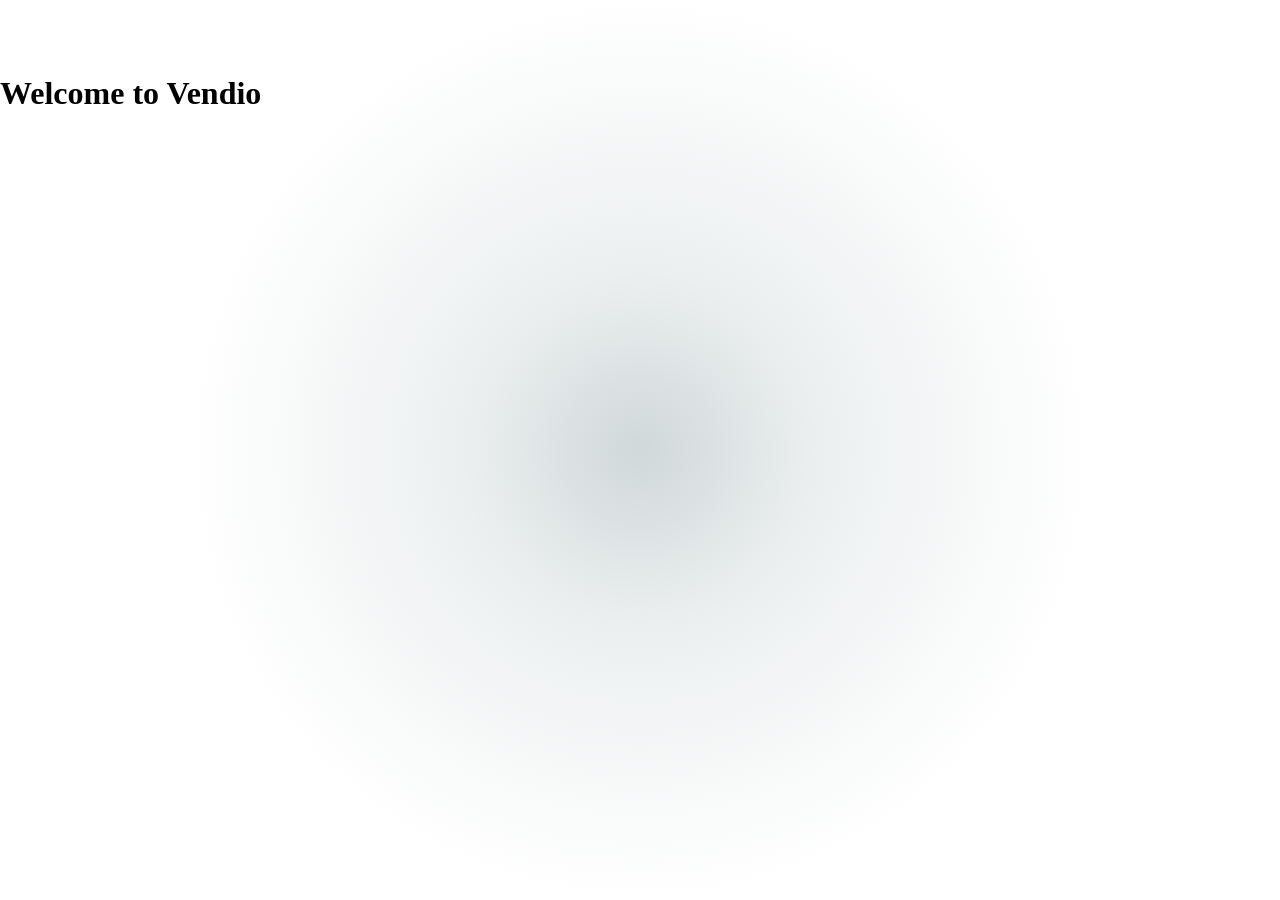
==== about.html @ 1a492957 "added features" ====
<!DOCTYPE html>
<html lang="en">
<head>
    <meta charset="UTF-8">
    <meta name="viewport" content="width=device-width, initial-scale=1.0">
    <link rel="stylesheet" href="style.css">
    <title>Vendio</title>
</head>
<header>
    <h1>Welcome to Vendio</h1>
</header>
<body>

</body>
</html>
---- style.css ----
body {
    padding-top: 75px;
    min-height: 100vh;
    background-color: #fff;
    background-image: radial-gradient(
        circle 450px at var(--mouse-x, 50%) var(--mouse-y, 50%),
        #D0D8DA 0%,
        rgba(208, 216, 218, 0.4) 40%,
        transparent 100%
    );
    background-attachment: fixed;
}

#navbar {
    font-size: 20px;
    background-color: #738488;
    overflow: hidden;
    position: fixed;
    top: 0;
    left: 0;
    height: 75px;
    width: 100%;
    display: flex;
    align-items: center;
    justify-content: left;
}
#nav-line {
    color: white;
    margin-left: 20px;
}
#navbar a {
    display: inline-block;
    text-decoration: none;
    color: white;
    padding: 8px 15px;
    cursor: pointer;
    transition: transform 0.3s ease, color 0.3s ease;
}
#navbar a:hover {
    transform: scale(1.05);
    background-color: #ddd;
    color: #3c4649;
    border-radius: 5px;
}

* {
    margin: 0;
    padding: 0;
    box-sizing: border-box;
}

.vendio-lockup {
    --ink: #3C4649;
    --disc: #D0D8DA;
    --groove: #738488;
    display: flex;
    align-items: center;
    gap: 28px;
    background: transparent;
    padding: 24px 28px;
    font-family: "Archivo", sans-serif;
}
.vendio-mark {
    position: relative; width: 600px; height: 500px; flex: none;
    transition: transform 0.3s ease;
}
.vendio-mark .sleeve {
    position: absolute; left: 0; top: 0;
    width: 500px; height: 500px;
    border: 10px solid var(--ink);
    transition: transform 0.3s ease;
}
.vendio-mark .disc {
    position: absolute; left: 200px; top: 50px;
    width: 400px; height: 400px;
    border: 10px solid var(--groove);
    border-radius: 50%;
    background: var(--disc);
    transition: transform 0.3s ease;
}
.vendio-mark .spindle {
    position: absolute; left: 375px; top: 225px;
    width: 40px; height: 40px;
    border-radius: 50%;
    background: var(--groove);
    transition: transform 0.3s ease;
}  .vendio-type { display: flex; flex-direction: column; gap: 20px; }
.vendio-name {
    font-weight: 800;
    font-size: 200px;
    line-height: 1;
    letter-spacing: -0.045em;
    color: var(--ink);
    transition: transform 0.3s ease;
    cursor: default;
}
.vendio-rule {
    height: 3px; background: var(--ink);
    transition: transform 0.3s ease;
}
.vendio-tagline {
    font-size: 24px;
    font-weight: 300;
    letter-spacing: 0.2em;
    text-transform: uppercase;
    color: var(--groove);
    transition: transform 0.3s ease;
    margin-left: 150px;
    cursor: default;
}
.vendio-name:hover, .vendio-rule:hover, .vendio-tagline:hover, .vendio-mark .sleeve:hover, .vendio-mark .disc:hover, .vendio-mark .spindle:hover {
    transform: scale(1.05);
}
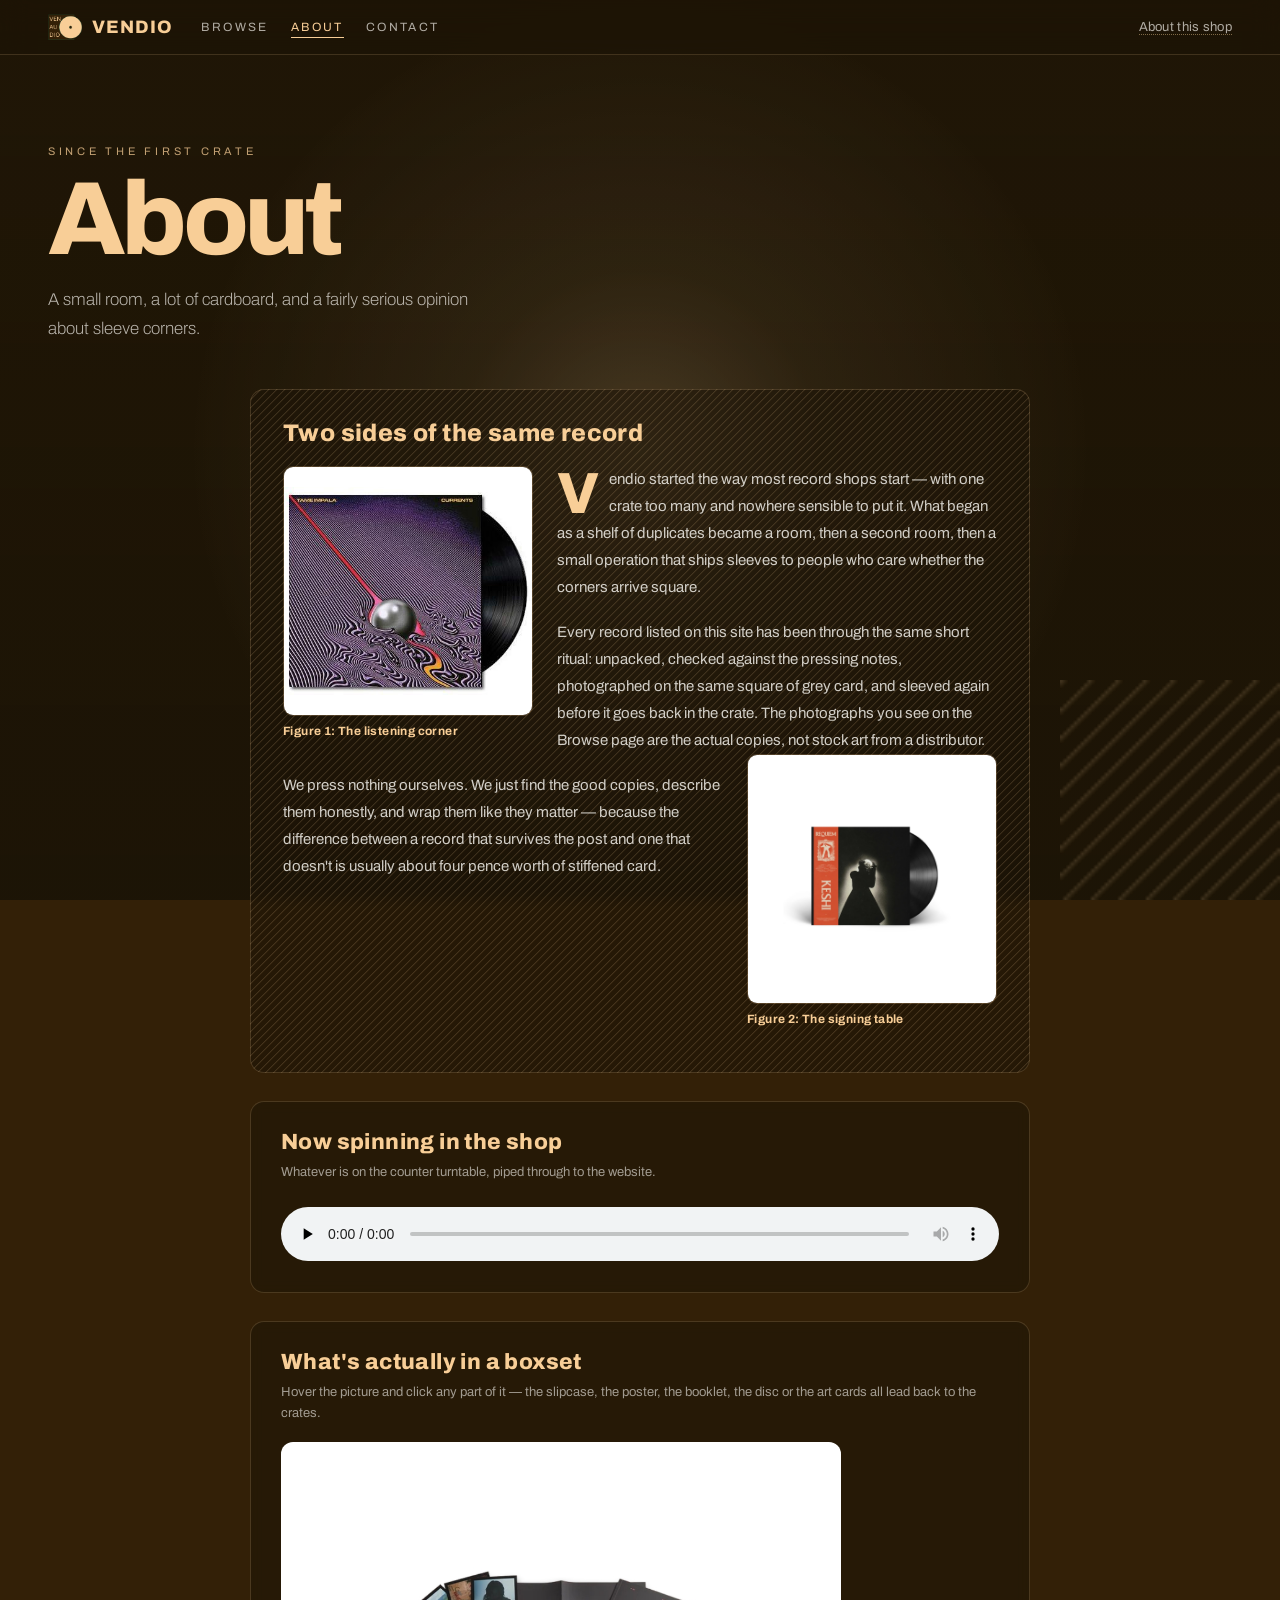
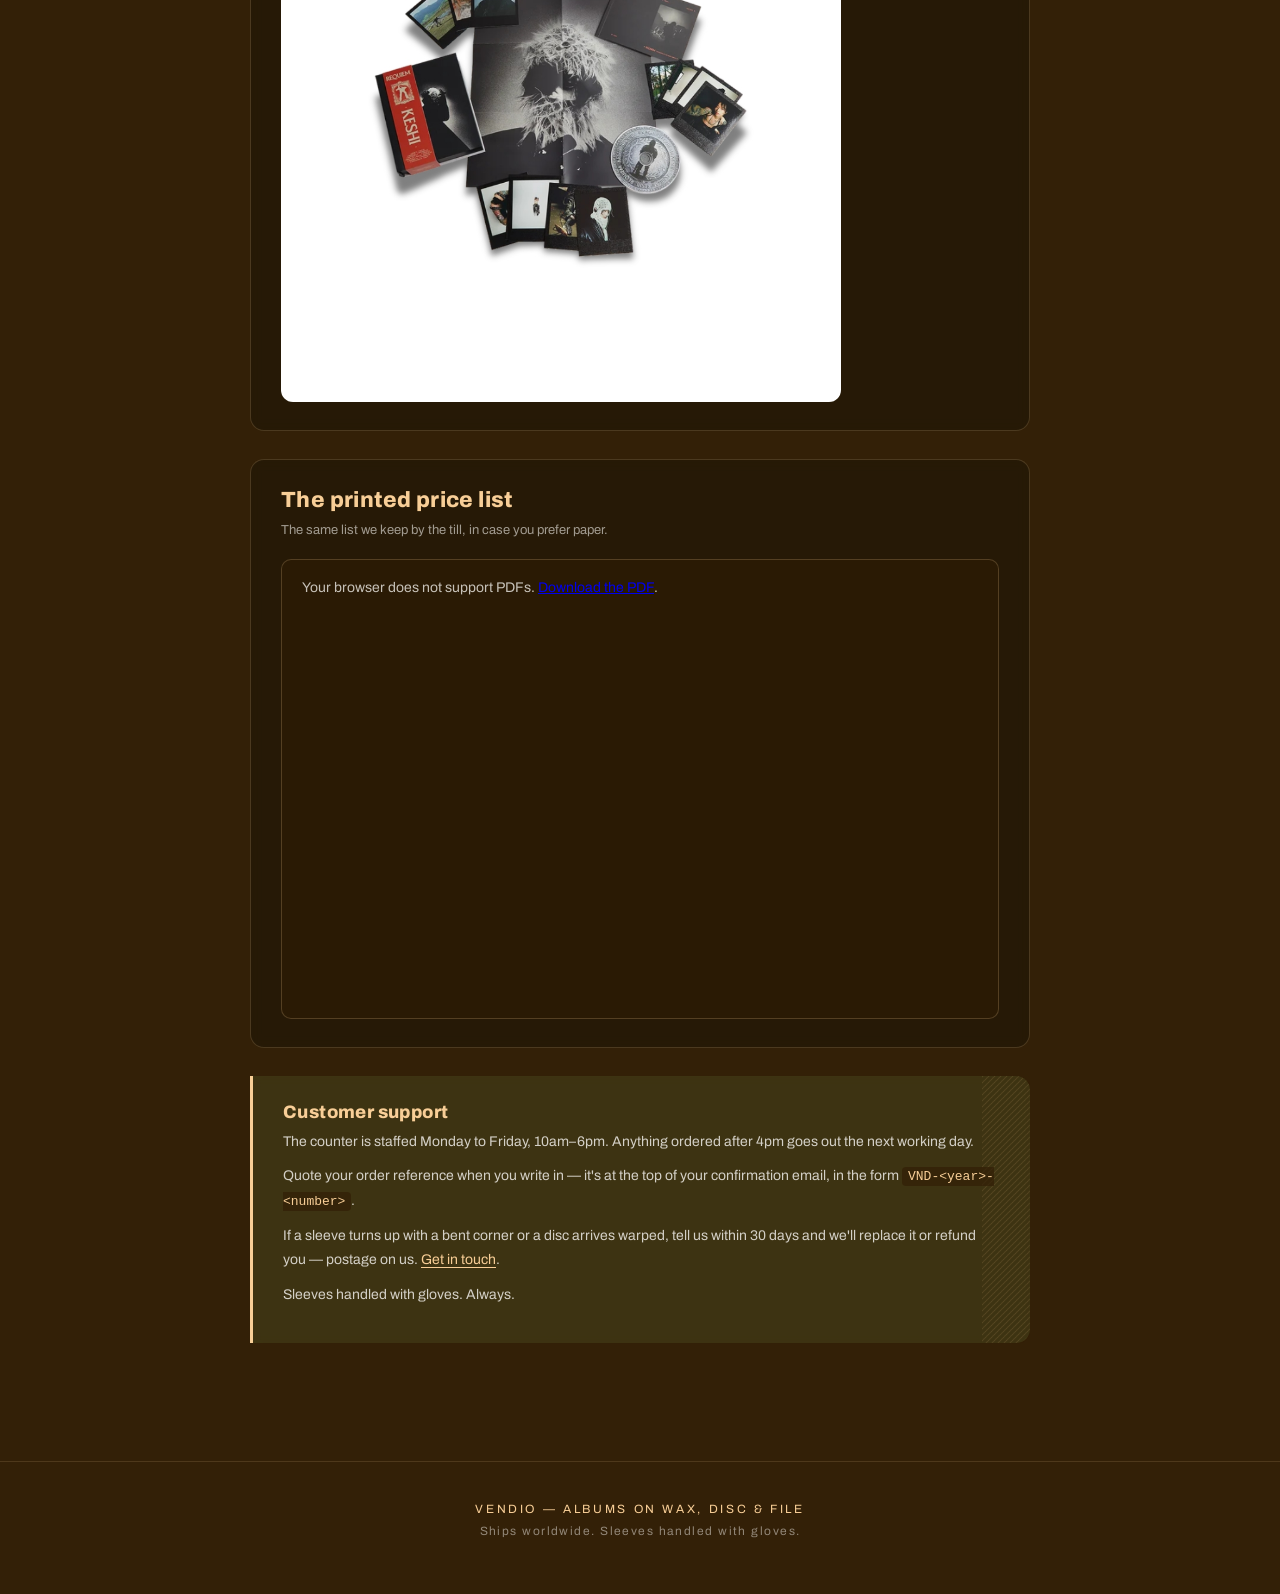
==== commit 7c5be3c9: "Add demo sign-in, checkout with PH addresses, and peso pricing - Demo account selectable from the la" ====
--- a/about.html
+++ b/about.html
@@ -4,12 +4,144 @@
     <meta charset="UTF-8">
     <meta name="viewport" content="width=device-width, initial-scale=1.0">
     <link rel="stylesheet" href="style.css">
-    <title>Vendio</title>
+    <link href="https://fonts.googleapis.com/css2?family=Archivo:wght@200;400;800&display=swap" rel="stylesheet">
+    <link rel="shortcut icon" type="image/png" href="images/faviconn.png">
+    <script src="bg.js" defer></script>
+
+    <title>About the Shop — Vendio</title>
 </head>
-<header>
-    <h1>Welcome to Vendio</h1>
-</header>
-<body>
+<body class="shop about-page">
+    <video autoplay muted loop playsinline preload="auto" id="gradient-bg">
+        <source src="videos/Olive-Green.mp4" type="video/mp4">
+    </video>
+    <div class="shop-veil" aria-hidden="true"></div>
+    <div id="cursor-glow"></div>
 
+    <header class="topbar">
+        <a class="brand" href="index.html">
+            <img src="images/VENAUDIO.png" alt="">
+            <span>VENDIO</span>
+        </a>
+
+        <nav class="topnav" aria-label="Primary">
+            <a href="browse.html">Browse</a>
+            <a href="about.html" aria-current="page">About</a>
+            <a href="contact.html">Contact</a>
+        </nav>
+
+        <div class="topbar-tools">
+            <span class="help-hint" title="Everything here was pressed, packed and photographed by hand.">
+                About this shop
+            </span>
+        </div>
+    </header>
+
+    <main class="shop-main">
+        <section class="crate-hero">
+            <p class="eyebrow">Since the first crate</p>
+            <h1>About</h1>
+            <p class="crate-sub">A small room, a lot of cardboard, and a fairly serious opinion about sleeve corners.</p>
+        </section>
+
+        <!-- ============ Story: figures float, first paragraph gets a drop cap ============ -->
+        <article class="prose">
+            <h2>Two sides of the same record</h2>
+
+            <figure id="front-stack">
+                <img src="images/currents vinyl.jpg" alt="A Currents LP resting in its sleeve"
+                     width="250" height="250">
+                <figcaption class="reference">Figure 1: The listening corner</figcaption>
+            </figure>
+
+            <p class="lede">Vendio started the way most record shops start — with one crate too many
+            and nowhere sensible to put it. What began as a shelf of duplicates became a room, then a
+            second room, then a small operation that ships sleeves to people who care whether the
+            corners arrive square.</p>
+
+            <figure id="back-stack">
+                <img src="images/Requiem Signed LP.jpg" alt="A signed Requiem LP sleeve"
+                     width="250" height="250">
+                <figcaption class="reference">Figure 2: The signing table</figcaption>
+            </figure>
+
+            <p>Every record listed on this site has been through the same short ritual: unpacked,
+            checked against the pressing notes, photographed on the same square of grey card, and
+            sleeved again before it goes back in the crate. The photographs you see on the Browse
+            page are the actual copies, not stock art from a distributor.</p>
+
+            <p>We press nothing ourselves. We just find the good copies, describe them honestly, and
+            wrap them like they matter — because the difference between a record that survives the
+            post and one that doesn't is usually about four pence worth of stiffened card.</p>
+        </article>
+
+        <!-- ============ Now spinning ============ -->
+        <section class="panel">
+            <h2>Now spinning in the shop</h2>
+            <p class="panel-note">Whatever is on the counter turntable, piped through to the website.</p>
+
+            <audio controls preload="none">
+                <source src="audio/logo sound.MP3" type="audio/mpeg">
+                Your browser does not support the audio element.
+            </audio>
+        </section>
+
+        <!-- ============ Image map: the boxset, region by region ============ -->
+        <section class="panel">
+            <h2>What's actually in a boxset</h2>
+            <p class="panel-note">
+                Hover the picture and click any part of it — the slipcase, the poster, the booklet,
+                the disc or the art cards all lead back to the crates.
+            </p>
+
+            <img src="images/Requiem CD Collectible Boxset Contents.jpg"
+                 alt="The Requiem boxset laid out: slipcase, poster, booklet, disc and art cards"
+                 usemap="#boxset-map" width="560" height="560" class="mapped">
+
+            <map name="boxset-map">
+                <area shape="rect" coords="96,215,181,334"
+                      href="browse.html#boxset" alt="Slipcase" title="The rigid slipcase">
+                <area shape="rect" coords="187,132,342,345"
+                      href="browse.html#boxset" alt="Fold-out poster" title="The fold-out poster">
+                <area shape="rect" coords="314,135,415,220"
+                      href="browse.html#cd" alt="Booklet" title="The printed booklet">
+                <area shape="circle" coords="364,310,32"
+                      href="browse.html#cd" alt="The disc" title="The disc itself">
+                <area shape="poly" coords="196,352 262,330 360,356 352,414 238,420 192,398"
+                      href="browse.html#boxset" alt="Art cards" title="The set of art cards">
+                <area shape="rect" coords="358,218,461,308"
+                      href="browse.html#signed" alt="More art cards" title="More art cards">
+            </map>
+        </section>
+
+        <!-- ============ Catalogue PDF ============ -->
+        <section class="panel">
+            <h2>The printed price list</h2>
+            <p class="panel-note">The same list we keep by the till, in case you prefer paper.</p>
+
+            <object data="docs/vendio-catalogue.pdf" type="application/pdf"
+                    width="100%" height="460">
+                <p>Your browser does not support PDFs.
+                   <a href="docs/vendio-catalogue.pdf">Download the PDF</a>.</p>
+            </object>
+        </section>
+
+        <!-- ============ Customer support ============ -->
+        <aside class="sidenote">
+            <h2>Customer support</h2>
+            <p>The counter is staffed Monday to Friday, 10am–6pm. Anything ordered after 4pm
+            goes out the next working day.</p>
+            <p>Quote your order reference when you write in — it's at the top of your
+            confirmation email, in the form <code>VND-&lt;year&gt;-&lt;number&gt;</code>.</p>
+            <p>If a sleeve turns up with a bent corner or a disc arrives warped, tell us within
+            30 days and we'll replace it or refund you — postage on us.
+            <a href="contact.html">Get in touch</a>.</p>
+            <p class="muted">Sleeves handled with gloves. Always.</p>
+        </aside>
+    </main>
+
+    <footer class="shop-footer">
+        <p>VENDIO — albums on wax, disc &amp; file</p>
+        <p class="muted">Ships worldwide. Sleeves handled with gloves.</p>
+    </footer>
 </body>
 </html>
--- a/style.css
+++ b/style.css
@@ -1,46 +1,10 @@
-body {
-    padding-top: 75px;
-    min-height: 100vh;
-    background-color: #fff;
-    background-image: radial-gradient(
-        circle 450px at var(--mouse-x, 50%) var(--mouse-y, 50%),
-        #D0D8DA 0%,
-        rgba(208, 216, 218, 0.4) 40%,
-        transparent 100%
-    );
-    background-attachment: fixed;
-}
-
-#navbar {
-    font-size: 20px;
-    background-color: #738488;
-    overflow: hidden;
-    position: fixed;
-    top: 0;
-    left: 0;
-    height: 75px;
-    width: 100%;
-    display: flex;
-    align-items: center;
-    justify-content: left;
-}
-#nav-line {
-    color: white;
-    margin-left: 20px;
-}
-#navbar a {
-    display: inline-block;
-    text-decoration: none;
-    color: white;
-    padding: 8px 15px;
-    cursor: pointer;
-    transition: transform 0.3s ease, color 0.3s ease;
-}
-#navbar a:hover {
-    transform: scale(1.05);
-    background-color: #ddd;
-    color: #3c4649;
-    border-radius: 5px;
+/* ---------- Palette ---------- */
+:root {
+    --ink:    #332007;
+    --cream:  #F8CE97;
+    --forest: #1C4D37;
+    --olive:  #5A6631;
+    --bone:   #EFECE7;
 }
 
 * {
@@ -49,65 +13,2246 @@
     box-sizing: border-box;
 }
 
-.vendio-lockup {
-    --ink: #3C4649;
-    --disc: #D0D8DA;
-    --groove: #738488;
+body {
+    min-height: 100vh;
+    background-color: var(--ink);
+    font-family: "Archivo", sans-serif;
+    overflow-x: hidden;
+}
+
+/* ---------- Background layers ---------- */
+#gradient-bg {
+    position: fixed;
+    top: 0;
+    left: 0;
+    width: 100%;
+    height: 100%;
+    object-fit: cover;
+    z-index: 0;
+    pointer-events: none;
+}
+
+#cursor-glow {
+    position: fixed;
+    top: 0;
+    left: 0;
+    width: 100%;
+    height: 100%;
+    z-index: 1;
+    pointer-events: none;
+    mix-blend-mode: screen;
+    background: radial-gradient(
+        circle 450px at var(--mouse-x, 50%) var(--mouse-y, 50%),
+        rgba(248, 206, 151, 0.35) 0%,
+        rgba(248, 206, 151, 0.12) 40%,
+        transparent 100%
+    );
+}
+
+/* ---------- Landing layout ---------- */
+.landing {
+    position: relative;
+    z-index: 2;
+    min-height: 100vh;
+    display: flex;
+    flex-direction: column;
+    align-items: center;
+    justify-content: center;
+    gap: 18px;
+    padding: 48px 24px;
+    text-align: center;
+}
+
+/* ---------- Intro animation ---------- */
+@keyframes rise {
+    from { opacity: 0; transform: translateY(28px); }
+    to   { opacity: 1; transform: translateY(0); }
+}
+
+@keyframes drop-in {
+    0%   { opacity: 0; transform: translateY(-40px) scale(0.85); }
+    60%  { opacity: 1; transform: translateY(6px)  scale(1.03); }
+    100% { opacity: 1; transform: translateY(0)    scale(1); }
+}
+
+@keyframes breathe {
+    0%, 100% { opacity: 0.45; }
+    50%      { opacity: 1; }
+}
+
+@keyframes spin {
+    to { transform: rotate(360deg); }
+}
+
+.logo-button,
+.wordmark,
+.tagline,
+.hint {
+    opacity: 0;
+    animation-fill-mode: forwards;
+}
+
+.logo-button { animation: drop-in 0.9s cubic-bezier(0.22, 1, 0.36, 1) 0.2s forwards; }
+.wordmark    { animation: rise 0.7s ease-out 0.9s forwards; }
+.tagline     { animation: rise 0.7s ease-out 1.15s forwards; }
+.hint        { animation: rise 0.7s ease-out 1.5s forwards,
+                          breathe 2.4s ease-in-out 2.2s infinite; }
+
+/* ---------- Logo button ---------- */
+.logo-button {
+    position: relative;
+    display: grid;
+    place-items: center;
+    width: 260px;
+    height: 260px;
+    padding: 0;
+    border: none;
+    background: transparent;
+    cursor: pointer;
+    transition: transform 0.35s cubic-bezier(0.22, 1, 0.36, 1);
+}
+
+.logo-button img {
+    width: 200px;
+    height: auto;
+    display: block;
+    filter: drop-shadow(0 14px 28px rgba(0, 0, 0, 0.45));
+    transition: filter 0.35s ease;
+}
+
+.logo-ring {
+    position: absolute;
+    inset: 0;
+    border-radius: 50%;
+    border: 2px dashed rgba(248, 206, 151, 0.35);
+    opacity: 0;
+    transition: opacity 0.35s ease;
+    animation: spin 14s linear infinite;
+}
+
+.logo-button:hover,
+.logo-button:focus-visible {
+    transform: scale(1.06);
+    outline: none;
+}
+
+.logo-button:hover .logo-ring,
+.logo-button:focus-visible .logo-ring {
+    opacity: 1;
+}
+
+.logo-button:hover img,
+.logo-button:focus-visible img {
+    filter: drop-shadow(0 18px 36px rgba(0, 0, 0, 0.55));
+}
+
+.logo-button:active {
+    transform: scale(0.97);
+}
+
+/* ---------- Type ---------- */
+.wordmark {
+    font-size: clamp(56px, 12vw, 140px);
+    font-weight: 800;
+    letter-spacing: -0.045em;
+    line-height: 1;
+    color: var(--cream);
+    text-shadow: 0 0 40px rgba(0, 0, 0, 0.55);
+}
+
+.tagline {
+    font-size: clamp(13px, 2vw, 20px);
+    font-weight: 200;
+    letter-spacing: 0.32em;
+    text-transform: uppercase;
+    color: var(--bone);
+    text-shadow: 0 0 14px rgba(0, 0, 0, 0.6);
+}
+
+.hint {
+    margin-top: 22px;
+    font-size: 13px;
+    font-weight: 400;
+    letter-spacing: 0.22em;
+    text-transform: uppercase;
+    color: rgba(239, 236, 231, 0.75);
+}
+
+/* ---------- Pop-up ---------- */
+@keyframes backdrop-in {
+    from { opacity: 0; }
+    to   { opacity: 1; }
+}
+
+@keyframes msgbox-in {
+    from { opacity: 0; transform: translateY(18px) scale(0.96); }
+    to   { opacity: 1; transform: translateY(0)    scale(1); }
+}
+
+.msgbox-backdrop {
+    position: fixed;
+    inset: 0;
+    z-index: 10;
+    display: grid;
+    place-items: center;
+    padding: 24px;
+    background: rgba(28, 20, 6, 0.65);
+    backdrop-filter: blur(6px);
+    animation: backdrop-in 0.25s ease-out;
+}
+
+.msgbox-backdrop[hidden] {
+    display: none;
+}
+
+.msgbox {
+    position: relative;
+    width: min(460px, 100%);
+    padding: 40px 36px 32px;
+    border: 2px solid var(--forest);
+    border-radius: 14px;
+    background: var(--ink);
+    color: var(--bone);
+    box-shadow: 0 28px 60px rgba(0, 0, 0, 0.5);
+    animation: msgbox-in 0.35s cubic-bezier(0.22, 1, 0.36, 1);
+}
+
+.msgbox h2 {
+    font-size: 28px;
+    font-weight: 800;
+    letter-spacing: -0.02em;
+    color: var(--cream);
+    margin-bottom: 10px;
+}
+
+.msgbox p {
+    font-size: 15px;
+    font-weight: 200;
+    line-height: 1.6;
+    color: rgba(239, 236, 231, 0.85);
+}
+
+.msgbox-actions {
+    display: flex;
+    flex-direction: column;
+    gap: 12px;
+    margin-top: 26px;
+}
+
+.btn {
+    display: block;
+    width: 100%;
+    padding: 14px 18px;
+    border: 2px solid transparent;
+    border-radius: 8px;
+    font-family: inherit;
+    font-size: 14px;
+    font-weight: 800;
+    letter-spacing: 0.14em;
+    text-transform: uppercase;
+    text-align: center;
+    text-decoration: none;
+    cursor: pointer;
+    transition: transform 0.3s ease, background-color 0.3s ease, color 0.3s ease;
+}
+
+.btn:hover,
+.btn:focus-visible {
+    transform: translateY(-2px);
+    outline: none;
+}
+
+.btn-primary {
+    background: var(--cream);
+    color: var(--ink);
+}
+
+.btn-primary:hover,
+.btn-primary:focus-visible {
+    background: #fff;
+}
+
+.btn-ghost {
+    background: transparent;
+    border-color: var(--cream);
+    color: var(--cream);
+}
+
+.btn-ghost:hover,
+.btn-ghost:focus-visible {
+    background: var(--cream);
+    color: var(--ink);
+}
+
+.msgbox-note {
+    margin-top: 18px;
+    font-size: 13px;
+    letter-spacing: 0.04em;
+    color: var(--cream);
+    text-align: center;
+}
+
+.msgbox-note[hidden] {
+    display: none;
+}
+
+.msgbox-close {
+    position: absolute;
+    top: 12px;
+    right: 14px;
+    width: 34px;
+    height: 34px;
+    border: none;
+    border-radius: 50%;
+    background: transparent;
+    color: var(--bone);
+    font-size: 26px;
+    line-height: 1;
+    cursor: pointer;
+    transition: background-color 0.2s ease, color 0.2s ease;
+}
+
+.msgbox-close:hover,
+.msgbox-close:focus-visible {
+    background: var(--forest);
+    color: var(--cream);
+    outline: none;
+}
+
+/* ---------- Small screens ---------- */
+@media (max-width: 520px) {
+    .logo-button { width: 200px; height: 200px; }
+    .logo-button img { width: 150px; }
+    .msgbox { padding: 36px 24px 28px; }
+}
+
+/* ---------- Reduced motion ---------- */
+@media (prefers-reduced-motion: reduce) {
+    .logo-button,
+    .wordmark,
+    .tagline,
+    .hint,
+    .logo-ring,
+    .msgbox,
+    .msgbox-backdrop {
+        animation: none !important;
+        opacity: 1;
+    }
+    .logo-ring { opacity: 0; }
+}
+
+/* ============================================================
+   BROWSE / SHOP PAGE
+   ============================================================ */
+
+.visually-hidden {
+    position: absolute;
+    width: 1px;
+    height: 1px;
+    margin: -1px;
+    padding: 0;
+    overflow: hidden;
+    clip: rect(0 0 0 0);
+    white-space: nowrap;
+    border: 0;
+}
+
+/* The video is great behind one hero, too loud behind a whole grid —
+   this veil knocks it back so the sleeves stay the brightest thing. */
+.shop-veil {
+    position: fixed;
+    inset: 0;
+    z-index: 1;
+    pointer-events: none;
+    background: linear-gradient(180deg,
+        rgba(28, 20, 6, 0.82) 0%,
+        rgba(28, 20, 6, 0.92) 60%,
+        rgba(28, 20, 6, 0.97) 100%);
+}
+
+.shop #cursor-glow {
+    opacity: 0.55;
+}
+
+/* ---------- Top bar ---------- */
+.topbar {
+    position: sticky;
+    top: 0;
+    z-index: 8;
     display: flex;
     align-items: center;
     gap: 28px;
-    background: transparent;
-    padding: 24px 28px;
-    font-family: "Archivo", sans-serif;
-}
-.vendio-mark {
-    position: relative; width: 600px; height: 500px; flex: none;
-    transition: transform 0.3s ease;
-}
-.vendio-mark .sleeve {
-    position: absolute; left: 0; top: 0;
-    width: 500px; height: 500px;
-    border: 10px solid var(--ink);
-    transition: transform 0.3s ease;
-}
-.vendio-mark .disc {
-    position: absolute; left: 200px; top: 50px;
-    width: 400px; height: 400px;
-    border: 10px solid var(--groove);
-    border-radius: 50%;
-    background: var(--disc);
-    transition: transform 0.3s ease;
-}
-.vendio-mark .spindle {
-    position: absolute; left: 375px; top: 225px;
-    width: 40px; height: 40px;
-    border-radius: 50%;
-    background: var(--groove);
-    transition: transform 0.3s ease;
-}  .vendio-type { display: flex; flex-direction: column; gap: 20px; }
-.vendio-name {
-    font-weight: 800;
-    font-size: 200px;
-    line-height: 1;
-    letter-spacing: -0.045em;
-    color: var(--ink);
-    transition: transform 0.3s ease;
-    cursor: default;
-}
-.vendio-rule {
-    height: 3px; background: var(--ink);
-    transition: transform 0.3s ease;
-}
-.vendio-tagline {
-    font-size: 24px;
-    font-weight: 300;
+    padding: 14px clamp(18px, 4vw, 48px);
+    background: rgba(28, 20, 6, 0.72);
+    backdrop-filter: blur(14px);
+    border-bottom: 1px solid rgba(248, 206, 151, 0.16);
+}
+
+.brand {
+    display: flex;
+    align-items: center;
+    gap: 10px;
+    text-decoration: none;
+    color: var(--cream);
+    font-weight: 800;
+    letter-spacing: 0.06em;
+    font-size: 18px;
+}
+
+.brand img {
+    width: 34px;
+    height: auto;
+    display: block;
+}
+
+.topnav {
+    display: flex;
+    gap: 22px;
+    margin-right: auto;
+}
+
+.topnav a {
+    position: relative;
+    padding: 4px 0;
+    font-size: 12px;
+    font-weight: 400;
     letter-spacing: 0.2em;
     text-transform: uppercase;
-    color: var(--groove);
+    text-decoration: none;
+    color: rgba(239, 236, 231, 0.7);
+    transition: color 0.25s ease;
+}
+
+.topnav a::after {
+    content: "";
+    position: absolute;
+    left: 0;
+    bottom: 0;
+    width: 100%;
+    height: 1px;
+    background: var(--cream);
+    transform: scaleX(0);
+    transform-origin: left;
     transition: transform 0.3s ease;
-    margin-left: 150px;
-    cursor: default;
-}
-.vendio-name:hover, .vendio-rule:hover, .vendio-tagline:hover, .vendio-mark .sleeve:hover, .vendio-mark .disc:hover, .vendio-mark .spindle:hover {
-    transform: scale(1.05);
-}+}
+
+.topnav a:hover,
+.topnav a:focus-visible,
+.topnav a[aria-current="page"] {
+    color: var(--cream);
+    outline: none;
+}
+
+.topnav a:hover::after,
+.topnav a:focus-visible::after,
+.topnav a[aria-current="page"]::after {
+    transform: scaleX(1);
+}
+
+.topbar-tools {
+    display: flex;
+    align-items: center;
+    gap: 12px;
+}
+
+.search input {
+    width: clamp(150px, 20vw, 240px);
+    padding: 10px 14px;
+    border: 1px solid rgba(248, 206, 151, 0.28);
+    border-radius: 999px;
+    background: rgba(239, 236, 231, 0.06);
+    color: var(--bone);
+    font-family: inherit;
+    font-size: 13px;
+    letter-spacing: 0.04em;
+    transition: border-color 0.25s ease, background-color 0.25s ease;
+}
+
+.search input::placeholder {
+    color: rgba(239, 236, 231, 0.45);
+}
+
+.search input:focus {
+    outline: none;
+    border-color: var(--cream);
+    background: rgba(239, 236, 231, 0.1);
+}
+
+.cart-button {
+    display: flex;
+    align-items: center;
+    gap: 8px;
+    padding: 10px 18px;
+    border: 1px solid var(--cream);
+    border-radius: 999px;
+    background: transparent;
+    color: var(--cream);
+    font-family: inherit;
+    font-size: 12px;
+    font-weight: 800;
+    letter-spacing: 0.16em;
+    text-transform: uppercase;
+    cursor: pointer;
+    transition: background-color 0.25s ease, color 0.25s ease;
+}
+
+.cart-button:hover,
+.cart-button:focus-visible {
+    background: var(--cream);
+    color: var(--ink);
+    outline: none;
+}
+
+.cart-count {
+    display: grid;
+    place-items: center;
+    min-width: 20px;
+    height: 20px;
+    padding: 0 6px;
+    border-radius: 999px;
+    background: var(--forest);
+    color: var(--bone);
+    font-size: 11px;
+}
+
+.cart-button:hover .cart-count,
+.cart-button:focus-visible .cart-count {
+    background: var(--ink);
+    color: var(--cream);
+}
+
+/* ---------- Shell ---------- */
+.shop-main {
+    position: relative;
+    z-index: 2;
+    max-width: 1280px;
+    margin: 0 auto;
+    padding: clamp(40px, 7vw, 90px) clamp(18px, 4vw, 48px) 90px;
+}
+
+/* ---------- Hero ---------- */
+.crate-hero {
+    margin-bottom: 46px;
+    animation: rise 0.7s ease-out both;
+}
+
+.eyebrow {
+    font-size: 11px;
+    font-weight: 400;
+    letter-spacing: 0.34em;
+    text-transform: uppercase;
+    color: rgba(248, 206, 151, 0.75);
+    margin-bottom: 14px;
+}
+
+.crate-hero h1 {
+    font-size: clamp(44px, 9vw, 104px);
+    font-weight: 800;
+    letter-spacing: -0.045em;
+    line-height: 0.95;
+    color: var(--cream);
+}
+
+.crate-sub {
+    max-width: 46ch;
+    margin-top: 16px;
+    font-size: clamp(14px, 1.6vw, 17px);
+    font-weight: 200;
+    line-height: 1.7;
+    color: rgba(239, 236, 231, 0.75);
+}
+
+/* ---------- Toolbar ---------- */
+.toolbar {
+    position: sticky;
+    top: 66px;
+    z-index: 6;
+    display: flex;
+    flex-wrap: wrap;
+    align-items: center;
+    justify-content: space-between;
+    gap: 16px;
+    margin-bottom: 34px;
+    padding: 14px 0;
+    border-top: 1px solid rgba(248, 206, 151, 0.16);
+    border-bottom: 1px solid rgba(248, 206, 151, 0.16);
+    /* Glass, not a slab — the sleeves scroll past underneath it */
+    background: rgba(28, 20, 6, 0.18);
+    backdrop-filter: blur(22px) saturate(1.3);
+    -webkit-backdrop-filter: blur(22px) saturate(1.3);
+}
+
+.chips {
+    display: flex;
+    flex-wrap: wrap;
+    gap: 8px;
+}
+
+.chip {
+    padding: 9px 18px;
+    border: 1px solid rgba(248, 206, 151, 0.3);
+    border-radius: 999px;
+    background: transparent;
+    color: rgba(239, 236, 231, 0.78);
+    font-family: inherit;
+    font-size: 11px;
+    font-weight: 400;
+    letter-spacing: 0.18em;
+    text-transform: uppercase;
+    cursor: pointer;
+    transition: background-color 0.25s ease, color 0.25s ease, border-color 0.25s ease;
+}
+
+.chip:hover,
+.chip:focus-visible {
+    border-color: var(--cream);
+    color: var(--cream);
+    outline: none;
+}
+
+.chip.is-active {
+    background: var(--cream);
+    border-color: var(--cream);
+    color: var(--ink);
+    font-weight: 800;
+}
+
+.toolbar-right {
+    display: flex;
+    align-items: center;
+    gap: 16px;
+}
+
+.result-count {
+    font-size: 11px;
+    letter-spacing: 0.2em;
+    text-transform: uppercase;
+    color: rgba(239, 236, 231, 0.55);
+}
+
+.sort select {
+    padding: 9px 14px;
+    border: 1px solid rgba(248, 206, 151, 0.3);
+    border-radius: 999px;
+    background: rgba(239, 236, 231, 0.07);
+    backdrop-filter: blur(12px);
+    -webkit-backdrop-filter: blur(12px);
+    color: var(--bone);
+    font-family: inherit;
+    font-size: 12px;
+    letter-spacing: 0.06em;
+    cursor: pointer;
+}
+
+/* The native dropdown list can't be transparent — keep it readable */
+.sort select option {
+    background: var(--ink);
+    color: var(--bone);
+}
+
+.sort select:focus {
+    outline: none;
+    border-color: var(--cream);
+}
+
+/* ---------- Grid ---------- */
+.grid {
+    display: grid;
+    grid-template-columns: repeat(auto-fill, minmax(250px, 1fr));
+    gap: clamp(20px, 2.6vw, 34px);
+}
+
+.card {
+    position: relative;
+    display: flex;
+    flex-direction: column;
+    opacity: 0;
+    animation: rise 0.6s ease-out forwards;
+}
+
+/* Lift the hovered card so its record slides over its neighbours, not under */
+.card:hover,
+.card:focus-within {
+    z-index: 3;
+}
+
+.card[hidden] {
+    display: none;
+}
+
+/* ---------- Sleeve art ---------- */
+/* overflow stays visible so the record can slide out past the sleeve edge —
+   the sleeve images carry their own rounding instead. */
+.art {
+    position: relative;
+    border-radius: 12px;
+    aspect-ratio: 1 / 1;
+    transition: transform 0.45s cubic-bezier(0.22, 1, 0.36, 1),
+                filter 0.45s ease;
+}
+
+.art img {
+    position: relative;
+    z-index: 1;
+    width: 100%;
+    height: 100%;
+    object-fit: cover;
+    display: block;
+    border-radius: 12px;
+    border: 1px solid rgba(248, 206, 151, 0.14);
+    box-shadow: 0 12px 28px rgba(0, 0, 0, 0.4);
+    transition: border-color 0.45s ease, box-shadow 0.45s ease, opacity 0.5s ease;
+}
+
+/* Second shot (inner sleeve, alternate cover) cross-fades on hover */
+/* Must out-specify `.art img` above, or this second shot stays in the flow
+   and stacks under the cover instead of on top of it. */
+.art img.art-alt {
+    position: absolute;
+    inset: 0;
+    z-index: 2;
+    opacity: 0;
+}
+
+.card:hover .art img.art-alt,
+.card:focus-within .art img.art-alt {
+    opacity: 1;
+}
+
+/* The record peeking out from behind the sleeve */
+.disc {
+    position: absolute;
+    top: 50%;
+    right: 12%;
+    width: 72%;
+    aspect-ratio: 1 / 1;
+    border-radius: 50%;
+    transform: translate(0, -50%) scale(0.92);
+    background:
+        radial-gradient(circle at 50% 50%,
+            var(--cream) 0 7%,
+            #120c04 7% 9%,
+            #241a09 9% 100%),
+        repeating-radial-gradient(circle at 50% 50%,
+            rgba(255, 255, 255, 0.05) 0 2px,
+            transparent 2px 5px);
+    box-shadow: 0 10px 26px rgba(0, 0, 0, 0.6);
+    opacity: 0;
+    transition: transform 0.55s cubic-bezier(0.22, 1, 0.36, 1), opacity 0.4s ease;
+}
+
+.card:hover .art,
+.card:focus-within .art {
+    transform: translateY(-8px);
+}
+
+.card:hover .art img,
+.card:focus-within .art img {
+    border-color: rgba(248, 206, 151, 0.4);
+    box-shadow: 0 26px 50px rgba(0, 0, 0, 0.55);
+}
+
+.card:hover .disc,
+.card:focus-within .disc {
+    opacity: 1;
+    transform: translate(30%, -50%) scale(1) rotate(22deg);
+}
+
+.tag,
+.flag {
+    position: absolute;
+    z-index: 3;
+    top: 12px;
+    padding: 6px 12px;
+    border-radius: 999px;
+    font-size: 10px;
+    font-weight: 800;
+    letter-spacing: 0.18em;
+    text-transform: uppercase;
+    backdrop-filter: blur(6px);
+}
+
+.tag {
+    left: 12px;
+    background: rgba(28, 20, 6, 0.72);
+    color: var(--cream);
+    border: 1px solid rgba(248, 206, 151, 0.28);
+}
+
+.flag {
+    right: 12px;
+    background: var(--forest);
+    color: var(--cream);
+}
+
+/* ---------- Card meta ---------- */
+.meta {
+    padding: 16px 2px 0;
+}
+
+.artist {
+    font-size: 11px;
+    font-weight: 400;
+    letter-spacing: 0.24em;
+    text-transform: uppercase;
+    color: rgba(248, 206, 151, 0.78);
+}
+
+.title {
+    margin-top: 6px;
+    font-size: 18px;
+    font-weight: 800;
+    letter-spacing: -0.02em;
+    line-height: 1.25;
+    color: var(--bone);
+}
+
+.buy {
+    display: flex;
+    align-items: center;
+    justify-content: space-between;
+    gap: 12px;
+    margin-top: 14px;
+}
+
+.price {
+    font-size: 15px;
+    font-weight: 400;
+    color: var(--bone);
+}
+
+.add {
+    padding: 10px 16px;
+    border: 1px solid rgba(248, 206, 151, 0.4);
+    border-radius: 999px;
+    background: transparent;
+    color: var(--cream);
+    font-family: inherit;
+    font-size: 10px;
+    font-weight: 800;
+    letter-spacing: 0.16em;
+    text-transform: uppercase;
+    cursor: pointer;
+    transition: background-color 0.25s ease, color 0.25s ease, transform 0.25s ease;
+}
+
+.add:hover,
+.add:focus-visible {
+    background: var(--cream);
+    color: var(--ink);
+    transform: translateY(-2px);
+    outline: none;
+}
+
+.add.is-added {
+    background: var(--forest);
+    border-color: var(--forest);
+    color: var(--cream);
+}
+
+.empty {
+    padding: 60px 0;
+    text-align: center;
+    font-size: 15px;
+    font-weight: 200;
+    letter-spacing: 0.08em;
+    color: rgba(239, 236, 231, 0.65);
+}
+
+.empty[hidden] {
+    display: none;
+}
+
+/* ---------- Footer ---------- */
+.shop-footer {
+    position: relative;
+    z-index: 2;
+    padding: 40px 24px 56px;
+    text-align: center;
+    border-top: 1px solid rgba(248, 206, 151, 0.14);
+}
+
+.shop-footer p {
+    font-size: 12px;
+    letter-spacing: 0.22em;
+    text-transform: uppercase;
+    color: var(--cream);
+}
+
+.shop-footer .muted {
+    margin-top: 8px;
+    letter-spacing: 0.12em;
+    text-transform: none;
+    color: rgba(239, 236, 231, 0.5);
+}
+
+/* ---------- Bag drawer ---------- */
+.drawer-backdrop {
+    position: fixed;
+    inset: 0;
+    z-index: 11;
+    background: rgba(28, 20, 6, 0.6);
+    backdrop-filter: blur(4px);
+    animation: backdrop-in 0.25s ease-out;
+}
+
+.drawer-backdrop[hidden] {
+    display: none;
+}
+
+@keyframes drawer-in {
+    from { transform: translateX(100%); }
+    to   { transform: translateX(0); }
+}
+
+.drawer {
+    position: fixed;
+    top: 0;
+    right: 0;
+    z-index: 12;
+    display: flex;
+    flex-direction: column;
+    width: min(400px, 100%);
+    height: 100%;
+    padding: 26px 24px 28px;
+    background: var(--ink);
+    border-left: 2px solid var(--forest);
+    box-shadow: -24px 0 60px rgba(0, 0, 0, 0.5);
+    animation: drawer-in 0.35s cubic-bezier(0.22, 1, 0.36, 1);
+}
+
+.drawer[hidden] {
+    display: none;
+}
+
+.drawer-head {
+    display: flex;
+    align-items: center;
+    justify-content: space-between;
+    padding-bottom: 18px;
+    border-bottom: 1px solid rgba(248, 206, 151, 0.18);
+}
+
+.drawer-head h2 {
+    font-size: 22px;
+    font-weight: 800;
+    letter-spacing: -0.02em;
+    color: var(--cream);
+}
+
+.drawer-head .msgbox-close {
+    position: static;
+}
+
+.drawer-list {
+    flex: 1;
+    overflow-y: auto;
+    list-style: none;
+    margin: 0;
+    padding: 18px 0;
+}
+
+.drawer-list li {
+    display: flex;
+    align-items: center;
+    gap: 14px;
+    padding: 12px 0;
+    border-bottom: 1px solid rgba(239, 236, 231, 0.08);
+}
+
+.drawer-list img {
+    width: 54px;
+    height: 54px;
+    object-fit: cover;
+    border-radius: 6px;
+    flex-shrink: 0;
+}
+
+.drawer-item-text {
+    flex: 1;
+    min-width: 0;
+}
+
+.drawer-item-text .artist {
+    font-size: 10px;
+}
+
+.drawer-item-text .name {
+    margin-top: 3px;
+    font-size: 14px;
+    font-weight: 400;
+    color: var(--bone);
+}
+
+.drawer-item-text .line-price {
+    margin-top: 3px;
+    font-size: 12px;
+    color: rgba(239, 236, 231, 0.6);
+}
+
+.drawer-remove {
+    border: none;
+    background: transparent;
+    color: rgba(239, 236, 231, 0.5);
+    font-size: 20px;
+    line-height: 1;
+    cursor: pointer;
+    transition: color 0.2s ease;
+}
+
+.drawer-remove:hover,
+.drawer-remove:focus-visible {
+    color: var(--cream);
+    outline: none;
+}
+
+.drawer-empty {
+    padding: 26px 0;
+    font-size: 14px;
+    font-weight: 200;
+    color: rgba(239, 236, 231, 0.6);
+}
+
+.drawer-empty[hidden] {
+    display: none;
+}
+
+.drawer-foot {
+    padding-top: 18px;
+    border-top: 1px solid rgba(248, 206, 151, 0.18);
+}
+
+.drawer-total {
+    display: flex;
+    justify-content: space-between;
+    margin-bottom: 16px;
+    font-size: 15px;
+    font-weight: 800;
+    letter-spacing: 0.06em;
+    color: var(--cream);
+}
+
+/* ---------- Shop responsive ---------- */
+@media (max-width: 900px) {
+    .topnav { display: none; }
+    .topbar-tools { margin-left: auto; }
+}
+
+@media (max-width: 560px) {
+    .topbar { gap: 12px; }
+    .search input { width: 100%; }
+    .toolbar { top: 62px; }
+    .grid { grid-template-columns: repeat(auto-fill, minmax(150px, 1fr)); }
+    .buy { flex-direction: column; align-items: flex-start; gap: 8px; }
+}
+
+@media (prefers-reduced-motion: reduce) {
+    .card,
+    .crate-hero,
+    .drawer,
+    .drawer-backdrop {
+        animation: none !important;
+        opacity: 1;
+    }
+    .art,
+    .art img,
+    .disc {
+        transition: none !important;
+    }
+}
+
+/* ---------- Quick-view affordance on the sleeve ---------- */
+.art {
+    cursor: pointer;
+}
+
+.view {
+    position: absolute;
+    z-index: 4;
+    left: 50%;
+    bottom: 16px;
+    transform: translate(-50%, 10px);
+    padding: 10px 22px;
+    border: 1px solid rgba(248, 206, 151, 0.5);
+    border-radius: 999px;
+    background: rgba(28, 20, 6, 0.78);
+    backdrop-filter: blur(8px);
+    color: var(--cream);
+    font-family: inherit;
+    font-size: 10px;
+    font-weight: 800;
+    letter-spacing: 0.2em;
+    text-transform: uppercase;
+    cursor: pointer;
+    opacity: 0;
+    transition: opacity 0.3s ease, transform 0.3s ease,
+                background-color 0.25s ease, color 0.25s ease;
+}
+
+.card:hover .view,
+.card:focus-within .view {
+    opacity: 1;
+    transform: translate(-50%, 0);
+}
+
+.view:hover,
+.view:focus-visible {
+    background: var(--cream);
+    color: var(--ink);
+    outline: none;
+}
+
+/* ---------- Product viewer ---------- */
+.viewer-backdrop {
+    position: fixed;
+    inset: 0;
+    z-index: 13;
+    background: rgba(18, 12, 4, 0.78);
+    backdrop-filter: blur(8px);
+    animation: backdrop-in 0.25s ease-out;
+}
+
+.viewer-backdrop[hidden] {
+    display: none;
+}
+
+@keyframes viewer-in {
+    from { opacity: 0; transform: translate(-50%, -48%) scale(0.97); }
+    to   { opacity: 1; transform: translate(-50%, -50%) scale(1); }
+}
+
+.viewer {
+    position: fixed;
+    z-index: 14;
+    top: 50%;
+    left: 50%;
+    transform: translate(-50%, -50%);
+    display: grid;
+    grid-template-columns: minmax(0, 1.05fr) minmax(0, 1fr);
+    gap: clamp(20px, 3vw, 40px);
+    width: min(980px, calc(100vw - 32px));
+    max-height: min(88vh, 760px);
+    overflow-y: auto;
+    padding: clamp(22px, 3vw, 38px);
+    border: 2px solid var(--forest);
+    border-radius: 16px;
+    background: var(--ink);
+    box-shadow: 0 34px 80px rgba(0, 0, 0, 0.6);
+    animation: viewer-in 0.35s cubic-bezier(0.22, 1, 0.36, 1);
+}
+
+.viewer[hidden] {
+    display: none;
+}
+
+.viewer-close {
+    top: 12px;
+    right: 14px;
+}
+
+/* ---------- Gallery ---------- */
+.viewer-stage {
+    position: relative;
+    aspect-ratio: 1 / 1;
+    border-radius: 12px;
+    overflow: hidden;
+    background: rgba(239, 236, 231, 0.04);
+}
+
+.viewer-stage img {
+    width: 100%;
+    height: 100%;
+    object-fit: cover;
+    display: block;
+}
+
+.viewer-nav {
+    position: absolute;
+    top: 50%;
+    transform: translateY(-50%);
+    display: grid;
+    place-items: center;
+    width: 38px;
+    height: 38px;
+    border: 1px solid rgba(248, 206, 151, 0.4);
+    border-radius: 50%;
+    background: rgba(28, 20, 6, 0.72);
+    backdrop-filter: blur(6px);
+    color: var(--cream);
+    font-size: 22px;
+    line-height: 1;
+    cursor: pointer;
+    transition: background-color 0.25s ease, color 0.25s ease;
+}
+
+.viewer-nav.prev { left: 12px; }
+.viewer-nav.next { right: 12px; }
+
+.viewer-nav:hover,
+.viewer-nav:focus-visible {
+    background: var(--cream);
+    color: var(--ink);
+    outline: none;
+}
+
+.viewer-nav[hidden] {
+    display: none;
+}
+
+.viewer-thumbs {
+    display: flex;
+    gap: 10px;
+    margin-top: 12px;
+}
+
+.viewer-thumbs[hidden] {
+    display: none;
+}
+
+.viewer-thumb {
+    width: 72px;
+    height: 72px;
+    padding: 0;
+    border: 1px solid rgba(248, 206, 151, 0.22);
+    border-radius: 8px;
+    overflow: hidden;
+    background: transparent;
+    cursor: pointer;
+    opacity: 0.6;
+    transition: opacity 0.25s ease, border-color 0.25s ease;
+}
+
+.viewer-thumb img {
+    width: 100%;
+    height: 100%;
+    object-fit: cover;
+    display: block;
+}
+
+.viewer-thumb:hover,
+.viewer-thumb:focus-visible {
+    opacity: 1;
+    outline: none;
+}
+
+.viewer-thumb.is-active {
+    opacity: 1;
+    border-color: var(--cream);
+}
+
+/* ---------- Viewer copy ---------- */
+.viewer-info {
+    display: flex;
+    flex-direction: column;
+    padding-top: 6px;
+}
+
+.viewer-info h2 {
+    margin-top: 6px;
+    font-size: clamp(26px, 3.4vw, 38px);
+    font-weight: 800;
+    letter-spacing: -0.035em;
+    line-height: 1.05;
+    color: var(--cream);
+}
+
+.viewer-format {
+    margin-top: 12px;
+    align-self: flex-start;
+    padding: 6px 14px;
+    border: 1px solid rgba(248, 206, 151, 0.3);
+    border-radius: 999px;
+    font-size: 10px;
+    font-weight: 800;
+    letter-spacing: 0.18em;
+    text-transform: uppercase;
+    color: var(--cream);
+}
+
+.viewer-desc {
+    margin-top: 18px;
+    font-size: 15px;
+    font-weight: 200;
+    line-height: 1.7;
+    color: rgba(239, 236, 231, 0.8);
+}
+
+.viewer-specs {
+    display: flex;
+    gap: 34px;
+    margin: 22px 0 0;
+    padding-top: 18px;
+    border-top: 1px solid rgba(248, 206, 151, 0.16);
+}
+
+.viewer-specs dt {
+    font-size: 10px;
+    letter-spacing: 0.2em;
+    text-transform: uppercase;
+    color: rgba(239, 236, 231, 0.5);
+}
+
+.viewer-specs dd {
+    margin: 6px 0 0;
+    font-size: 14px;
+    color: var(--bone);
+}
+
+.viewer-price {
+    margin-top: auto;
+    padding-top: 24px;
+    font-size: 30px;
+    font-weight: 800;
+    letter-spacing: -0.02em;
+    color: var(--bone);
+}
+
+.viewer-actions {
+    display: flex;
+    gap: 12px;
+    margin-top: 16px;
+}
+
+.viewer-actions .btn {
+    width: auto;
+    flex: 1;
+}
+
+/* ---------- Viewer responsive ---------- */
+@media (max-width: 760px) {
+    .viewer {
+        grid-template-columns: 1fr;
+        max-height: 92vh;
+    }
+    .viewer-price { margin-top: 20px; padding-top: 0; }
+    .viewer-actions { flex-direction: column; }
+    .viewer-thumb { width: 58px; height: 58px; }
+}
+
+@media (prefers-reduced-motion: reduce) {
+    .viewer,
+    .viewer-backdrop {
+        animation: none !important;
+    }
+    .view {
+        opacity: 1;
+        transform: translate(-50%, 0);
+        transition: none;
+    }
+}
+
+/* ---------- Bag quantity stepper ---------- */
+.qty {
+    display: inline-flex;
+    align-items: center;
+    gap: 2px;
+    margin-top: 8px;
+    padding: 2px;
+    border: 1px solid rgba(248, 206, 151, 0.28);
+    border-radius: 999px;
+}
+
+.qty-step {
+    display: grid;
+    place-items: center;
+    width: 24px;
+    height: 24px;
+    border: none;
+    border-radius: 50%;
+    background: transparent;
+    color: var(--cream);
+    font-family: inherit;
+    font-size: 14px;
+    line-height: 1;
+    cursor: pointer;
+    transition: background-color 0.2s ease, color 0.2s ease;
+}
+
+.qty-step:hover,
+.qty-step:focus-visible {
+    background: var(--cream);
+    color: var(--ink);
+    outline: none;
+}
+
+.qty-step:disabled {
+    opacity: 0.35;
+    cursor: not-allowed;
+}
+
+.qty-step:disabled:hover {
+    background: transparent;
+    color: var(--cream);
+}
+
+.qty-input {
+    width: 34px;
+    border: none;
+    background: transparent;
+    color: var(--bone);
+    font-family: inherit;
+    font-size: 13px;
+    text-align: center;
+    appearance: textfield;
+}
+
+.qty-input::-webkit-outer-spin-button,
+.qty-input::-webkit-inner-spin-button {
+    -webkit-appearance: none;
+    margin: 0;
+}
+
+.qty-input:focus {
+    outline: none;
+    color: var(--cream);
+}
+
+/* ============================================================
+   SHARED — contact & about pages
+   ============================================================ */
+
+/* Boxed section used for every block on the contact and about pages */
+.panel,
+.prose,
+.sidenote {
+    max-width: 780px;
+    margin: 0 auto 28px;
+    backdrop-filter: blur(6px);
+}
+
+.panel {
+    padding: 28px 30px;
+    border: 1px solid rgba(248, 206, 151, 0.18);
+    border-radius: 14px;
+    background: rgba(28, 20, 7, 0.55);
+}
+
+.panel h2,
+.prose h2,
+.sidenote h2 {
+    margin-bottom: 8px;
+    color: var(--cream);
+    font-weight: 800;
+    letter-spacing: 0.4px;
+}
+
+.panel h2,
+.prose h2 { font-size: 22px; }
+.sidenote h2 { font-size: 18px; }
+
+/* Small grey caption under a heading */
+.panel-note {
+    margin-bottom: 18px;
+    color: rgba(239, 236, 231, 0.62);
+    font-size: 13px;
+    line-height: 1.6;
+}
+
+/* Text with the browser's "help" cursor over it */
+.help-hint {
+    cursor: help;
+    color: rgba(239, 236, 231, 0.7);
+    font-size: 13px;
+    letter-spacing: 0.3px;
+    border-bottom: 1px dotted rgba(248, 206, 151, 0.45);
+}
+
+/* ============================================================
+   CONTACT PAGE — forms
+   ============================================================ */
+
+.panel form {
+    display: flex;
+    flex-direction: column;
+    gap: 18px;
+    margin-top: 16px;
+}
+
+/* One label stacked above its input */
+.field {
+    display: flex;
+    flex-direction: column;
+    gap: 7px;
+}
+
+.field > span {
+    color: rgba(239, 236, 231, 0.8);
+    font-size: 13px;
+    letter-spacing: 0.3px;
+}
+
+.field em {
+    color: rgba(239, 236, 231, 0.5);
+    font-style: normal;
+}
+
+/* Description list used as a form layout */
+.field-list dt {
+    margin-bottom: 6px;
+    color: rgba(239, 236, 231, 0.8);
+    font-size: 13px;
+    letter-spacing: 0.3px;
+}
+
+.field-list dd {
+    margin-bottom: 16px;
+}
+
+/* Every typed-in control shares one look */
+.panel input[type="text"],
+.panel input[type="password"],
+.panel input[type="number"],
+.panel input[list],
+.panel textarea,
+.panel select {
+    width: 100%;
+    padding: 10px 13px;
+    border: 1px solid rgba(248, 206, 151, 0.26);
+    border-radius: 8px;
+    background: rgba(51, 32, 7, 0.6);
+    color: var(--bone);
+    font-family: inherit;
+    font-size: 14px;
+    transition: border-color 0.2s ease, background-color 0.2s ease;
+}
+
+.panel textarea {
+    min-height: 150px;
+    line-height: 1.6;
+    resize: vertical;
+}
+
+.panel input:focus,
+.panel textarea:focus,
+.panel select:focus {
+    outline: none;
+    border-color: var(--cream);
+    background: rgba(51, 32, 7, 0.85);
+}
+
+.panel ::placeholder {
+    color: rgba(239, 236, 231, 0.35);
+}
+
+/* The native dropdown list can't be transparent — keep it readable */
+.panel option,
+.panel optgroup {
+    background: var(--ink);
+    color: var(--bone);
+}
+
+.panel input[type="file"] {
+    color: rgba(239, 236, 231, 0.7);
+    font-family: inherit;
+    font-size: 13px;
+}
+
+.panel input[type="file"]::file-selector-button {
+    margin-right: 12px;
+    padding: 8px 14px;
+    border: 1px solid rgba(248, 206, 151, 0.35);
+    border-radius: 999px;
+    background: transparent;
+    color: var(--cream);
+    font-family: inherit;
+    font-size: 13px;
+    cursor: pointer;
+}
+
+/* ---------- Fieldsets ---------- */
+.panel fieldset {
+    padding: 16px 18px;
+    border: 1px solid rgba(248, 206, 151, 0.2);
+    border-radius: 10px;
+}
+
+.panel legend {
+    padding: 0 8px;
+    color: var(--cream);
+    font-size: 13px;
+    letter-spacing: 0.6px;
+    text-transform: uppercase;
+}
+
+/* One radio or checkbox with its label */
+.choice {
+    display: inline-flex;
+    align-items: center;
+    gap: 7px;
+    margin-right: 20px;
+    color: rgba(239, 236, 231, 0.85);
+    font-size: 14px;
+    cursor: pointer;
+}
+
+.choice input {
+    accent-color: var(--cream);
+    cursor: pointer;
+}
+
+/* ---------- Two dropdowns side by side ---------- */
+.select-row {
+    display: flex;
+    flex-wrap: wrap;
+    gap: 20px;
+}
+
+.select-row .field {
+    flex: 1;
+    min-width: 200px;
+}
+
+.select-row select {
+    padding: 8px;
+}
+
+/* ---------- Buttons ---------- */
+.button-row {
+    display: flex;
+    flex-wrap: wrap;
+    align-items: center;
+    gap: 12px;
+}
+
+.button-row .btn img {
+    width: 18px;
+    height: 18px;
+    margin-right: 8px;
+    object-fit: contain;
+    vertical-align: middle;
+}
+
+/* The two picture-buttons on the mailing list form */
+.button-row input[type="image"],
+.button-row #btn {
+    border-radius: 50%;
+    cursor: pointer;
+    transition: transform 0.25s ease, filter 0.25s ease;
+}
+
+.button-row input[type="image"]:hover,
+.button-row #btn:hover {
+    transform: scale(1.08);
+    filter: brightness(1.2);
+}
+
+.panel input[type="submit"] {
+    align-self: flex-start;
+    cursor: pointer;
+}
+
+/* Running total printed by the quantity calculator */
+#sum {
+    display: block;
+    min-height: 26px;
+    color: var(--cream);
+    font-size: 20px;
+    font-weight: 800;
+    letter-spacing: 0.5px;
+}
+
+.panel iframe,
+.panel object {
+    display: block;
+    margin-top: 6px;
+    border: 1px solid rgba(248, 206, 151, 0.2);
+    border-radius: 10px;
+    background: rgba(51, 32, 7, 0.4);
+}
+
+/* Shown only if the browser can't display the PDF */
+.panel object p {
+    padding: 20px;
+    color: rgba(239, 236, 231, 0.8);
+    font-size: 14px;
+}
+
+/* ============================================================
+   ABOUT PAGE
+   ============================================================ */
+
+/* Groove watermark that stays still while the page scrolls past it */
+.about-page .shop-main {
+    background: url(images/groove-tile.png) no-repeat bottom right fixed;
+    background-size: 220px 220px;
+}
+
+/* ---------- Story ---------- */
+/* Same tile again, this time repeating across the whole panel */
+.prose {
+    padding: 30px 32px;
+    border: 1px solid rgba(248, 206, 151, 0.18);
+    border-radius: 14px;
+    background: rgba(28, 20, 7, 0.58) url(images/groove-tile.png) repeat;
+    background-size: 64px 64px;
+    overflow: hidden;
+}
+
+.prose h2 {
+    margin-bottom: 20px;
+    font-size: 24px;
+}
+
+.prose p {
+    margin-bottom: 18px;
+    color: rgba(239, 236, 231, 0.86);
+    font-size: 15px;
+    line-height: 1.8;
+}
+
+/* Drop cap on the opening paragraph */
+.prose p.lede:first-letter {
+    float: left;
+    margin: 4px 10px 0 0;
+    color: var(--cream);
+    font-size: 58px;
+    font-weight: 800;
+    line-height: 0.82;
+}
+
+/* ---------- Figures ---------- */
+figure#front-stack {
+    float: left;
+    margin: 0 24px 16px 0;
+}
+
+figure#back-stack {
+    float: right;
+    /* Wait for the left figure to finish, or the text is squeezed between them */
+    clear: left;
+    margin: 0 0 16px 24px;
+}
+
+.prose figure img {
+    display: block;
+    width: 250px;
+    height: 250px;
+    object-fit: cover;
+    border: 1px solid rgba(248, 206, 151, 0.22);
+    border-radius: 10px;
+}
+
+.reference {
+    margin-top: 8px;
+    color: var(--cream);
+    font-size: 12px;
+    font-weight: bold;
+    letter-spacing: 0.4px;
+}
+
+.panel audio {
+    width: 100%;
+    margin-top: 6px;
+}
+
+/* ---------- Clickable picture ---------- */
+/* Record-shaped cursor over the mapped photo and the shop sleeves */
+.mapped,
+.art {
+    cursor: url(images/stylus-cursor.png) 12 12, pointer;
+}
+
+/* ============================================================
+   RECORD CURSOR
+   Plain PNG cursor by default. If JS is running, bg.js hides the
+   real cursor and follows the pointer with #stylus instead —
+   a cursor: url() image is static and cannot be animated.
+   ============================================================ */
+
+/* What you get with no JavaScript */
+body {
+    cursor: url(images/stylus-cursor.png) 12 12, auto;
+}
+
+/* JS is driving — hand the drawing over to #stylus */
+body.has-stylus,
+body.has-stylus * {
+    cursor: none;
+}
+
+/* Except where the cursor's shape is telling you something.
+   These keep the real pointer and #stylus hides itself instead. */
+body.has-stylus .help-hint {
+    cursor: help;
+}
+
+body.has-stylus input,
+body.has-stylus textarea,
+body.has-stylus select {
+    cursor: auto;
+}
+
+/* The follower. JS moves this one; never give it a transition,
+   or the cursor drifts behind the pointer. */
+#stylus {
+    position: fixed;
+    top: 0;
+    left: 0;
+    z-index: 9999;
+    opacity: 0;
+    pointer-events: none;
+    transition: opacity 0.2s ease;
+}
+
+#stylus.is-ready { opacity: 1; }
+
+/* Over a text field or the help text, get out of the way */
+#stylus.is-hidden { opacity: 0; }
+
+/* The record itself. Sized and animated here, positioned by the parent,
+   so the spin never fights the JS positioning. */
+#stylus span {
+    display: block;
+    width: 26px;
+    height: 26px;
+    margin: -13px 0 0 -13px;   /* centre the disc on the pointer */
+    background: url(images/stylus-large.png) center / contain no-repeat;
+    /* scale and rotate are their own properties, so the spin
+       animation doesn't wipe out the hover scale */
+    scale: 1;
+    transition: scale 0.2s cubic-bezier(0.22, 1, 0.36, 1);
+}
+
+/* Hover — grow, and set the record spinning */
+#stylus.is-hover span {
+    scale: 1.6;
+    animation: stylus-spin 1.6s linear infinite;
+}
+
+/* Click — press it down into the groove */
+#stylus.is-press span {
+    scale: 0.8;
+    transition-duration: 0.09s;
+}
+
+@keyframes stylus-spin {
+    to { rotate: 360deg; }
+}
+
+/* Ring that pings outward on each click */
+#stylus::after {
+    content: "";
+    position: absolute;
+    top: -13px;
+    left: -13px;
+    width: 26px;
+    height: 26px;
+    border: 2px solid var(--cream);
+    border-radius: 50%;
+    opacity: 0;
+}
+
+#stylus.is-ping::after {
+    animation: stylus-ping 0.5s ease-out;
+}
+
+@keyframes stylus-ping {
+    from { opacity: 0.8; scale: 1; }
+    to   { opacity: 0;   scale: 2.6; }
+}
+
+/* Touch screens and anyone who asked for less motion keep the plain cursor */
+@media (prefers-reduced-motion: reduce) {
+    #stylus.is-hover span {
+        animation: none;
+    }
+}
+
+.mapped {
+    display: block;
+    max-width: 100%;
+    height: auto;
+    margin-top: 6px;
+    border-radius: 12px;
+    background: rgba(239, 236, 231, 0.92);
+}
+
+/* ---------- Support note ---------- */
+/* A single column of grooves running down the right edge only */
+.sidenote {
+    padding: 26px 30px;
+    border-left: 3px solid var(--cream);
+    border-radius: 0 14px 14px 0;
+    background: rgba(90, 102, 49, 0.28) url(images/groove-tile.png) repeat-y top right;
+    background-size: 48px 48px;
+}
+
+.sidenote p {
+    margin-bottom: 10px;
+    color: rgba(239, 236, 231, 0.85);
+    font-size: 14px;
+    line-height: 1.75;
+}
+
+.sidenote a {
+    color: var(--cream);
+    text-decoration: underline;
+    text-underline-offset: 3px;
+}
+
+.sidenote a:hover {
+    color: var(--bone);
+}
+
+.sidenote code {
+    padding: 2px 6px;
+    border-radius: 4px;
+    background: rgba(51, 32, 7, 0.75);
+    color: var(--cream);
+    font-family: "Courier New", monospace;
+    font-size: 13px;
+}
+
+/* ---------- Small screens ---------- */
+@media (max-width: 640px) {
+    .panel,
+    .prose {
+        padding: 22px 18px;
+    }
+
+    .select-row {
+        flex-direction: column;
+    }
+
+    figure#front-stack,
+    figure#back-stack {
+        float: none;
+        margin: 0 auto 18px;
+    }
+}
+
+
+/* ============================================================
+   ACCOUNT — demo sign-in tile and top bar chip
+   ============================================================ */
+
+.msgbox-view[hidden] { display: none; }
+
+.account-avatar {
+    display: grid;
+    place-items: center;
+    flex-shrink: 0;
+    width: 30px;
+    height: 30px;
+    border-radius: 50%;
+    background: var(--forest);
+    color: var(--cream);
+    font-size: 11px;
+    font-weight: 800;
+    letter-spacing: 0.06em;
+}
+
+/* The clickable mock account on the sign-in pop-up */
+.account-tile {
+    display: flex;
+    align-items: center;
+    gap: 14px;
+    width: 100%;
+    margin-top: 22px;
+    padding: 14px 16px;
+    border: 1px solid rgba(248, 206, 151, 0.3);
+    border-radius: 10px;
+    background: rgba(239, 236, 231, 0.05);
+    color: var(--bone);
+    font-family: inherit;
+    text-align: left;
+    cursor: pointer;
+    transition: border-color 0.25s ease, background-color 0.25s ease, transform 0.25s ease;
+}
+
+.account-tile:hover,
+.account-tile:focus-visible {
+    border-color: var(--cream);
+    background: rgba(239, 236, 231, 0.1);
+    transform: translateY(-2px);
+    outline: none;
+}
+
+.account-tile .account-avatar {
+    width: 44px;
+    height: 44px;
+    font-size: 14px;
+}
+
+.account-tile-text {
+    display: flex;
+    flex-direction: column;
+    gap: 3px;
+    flex: 1;
+    min-width: 0;
+}
+
+.account-tile-name {
+    color: var(--cream);
+    font-size: 16px;
+    font-weight: 800;
+}
+
+.account-tile-email {
+    overflow: hidden;
+    color: rgba(239, 236, 231, 0.65);
+    font-size: 13px;
+    text-overflow: ellipsis;
+    white-space: nowrap;
+}
+
+.account-tile-tag {
+    padding: 4px 9px;
+    border-radius: 999px;
+    background: var(--olive);
+    color: var(--bone);
+    font-size: 10px;
+    font-weight: 800;
+    letter-spacing: 0.14em;
+    text-transform: uppercase;
+}
+
+/* Top bar: "Hi, Juan · Sign out" or a "Sign in" link */
+.account-chip {
+    display: flex;
+    align-items: center;
+    gap: 8px;
+    color: var(--bone);
+    font-size: 13px;
+}
+
+.account-chip:empty { display: none; }
+
+.account-signin,
+.account-signout {
+    padding: 0;
+    border: none;
+    background: none;
+    color: rgba(239, 236, 231, 0.7);
+    font-family: inherit;
+    font-size: 12px;
+    letter-spacing: 0.12em;
+    text-transform: uppercase;
+    text-decoration: none;
+    cursor: pointer;
+    transition: color 0.2s ease;
+}
+
+.account-signin:hover,
+.account-signin:focus-visible,
+.account-signout:hover,
+.account-signout:focus-visible {
+    color: var(--cream);
+    outline: none;
+}
+
+.account-signout::before {
+    content: "·";
+    margin-right: 8px;
+    color: rgba(239, 236, 231, 0.4);
+}
+
+
+/* ============================================================
+   CHECKOUT
+   ============================================================ */
+
+.checkout-layout {
+    display: grid;
+    grid-template-columns: minmax(0, 1fr) minmax(280px, 360px);
+    gap: 24px;
+    align-items: start;
+    max-width: 1080px;
+    margin: 0 auto;
+}
+
+.checkout-layout .panel {
+    max-width: none;
+    margin: 0;
+}
+
+.panel.checkout-form {
+    display: flex;
+    flex-direction: column;
+    gap: 22px;
+    margin-top: 0;
+}
+
+.checkout-form fieldset {
+    display: flex;
+    flex-direction: column;
+    gap: 16px;
+}
+
+/* Two fields side by side, stacking on narrow screens */
+.field-row {
+    display: flex;
+    flex-wrap: wrap;
+    gap: 16px;
+}
+
+.field-row .field {
+    flex: 1 1 200px;
+    min-width: 0;
+}
+
+.field-row .field-grow  { flex: 3 1 240px; }
+.field-row .field-small { flex: 1 1 110px; }
+
+.panel input[type="email"],
+.panel input[type="tel"] {
+    width: 100%;
+    padding: 10px 13px;
+    border: 1px solid rgba(248, 206, 151, 0.26);
+    border-radius: 8px;
+    background: rgba(51, 32, 7, 0.6);
+    color: var(--bone);
+    font-family: inherit;
+    font-size: 14px;
+    transition: border-color 0.2s ease, background-color 0.2s ease;
+}
+
+.panel select:disabled {
+    opacity: 0.45;
+    cursor: not-allowed;
+}
+
+/* Only flag bad fields once someone has tried to submit */
+.was-submitted input:invalid,
+.was-submitted select:invalid {
+    border-color: #e38b6d;
+}
+
+.form-error {
+    padding: 10px 14px;
+    border: 1px solid #e38b6d;
+    border-radius: 8px;
+    background: rgba(227, 139, 109, 0.12);
+    color: #f4c3b1;
+    font-size: 13px;
+}
+
+.form-error[hidden] { display: none; }
+
+.choice-row {
+    display: flex;
+    flex-wrap: wrap;
+    gap: 8px 4px;
+}
+
+/* Delivery speed: a whole-row radio with its price on the right */
+.option-card {
+    display: flex;
+    align-items: center;
+    gap: 14px;
+    padding: 14px 16px;
+    border: 1px solid rgba(248, 206, 151, 0.2);
+    border-radius: 10px;
+    cursor: pointer;
+    transition: border-color 0.2s ease, background-color 0.2s ease;
+}
+
+.option-card:has(input:checked) {
+    border-color: var(--cream);
+    background: rgba(248, 206, 151, 0.07);
+}
+
+.option-card input {
+    accent-color: var(--cream);
+}
+
+.option-text {
+    display: flex;
+    flex-direction: column;
+    gap: 3px;
+    flex: 1;
+    color: rgba(239, 236, 231, 0.65);
+    font-size: 13px;
+}
+
+.option-text strong {
+    color: var(--bone);
+    font-size: 15px;
+}
+
+.option-price {
+    color: var(--cream);
+    font-weight: 800;
+}
+
+/* "Sign in to fill this in" banner for guests */
+.checkout-signin {
+    display: flex;
+    flex-wrap: wrap;
+    align-items: center;
+    justify-content: space-between;
+    gap: 12px;
+    padding: 14px 16px;
+    border: 1px dashed rgba(248, 206, 151, 0.35);
+    border-radius: 10px;
+    color: rgba(239, 236, 231, 0.8);
+    font-size: 14px;
+}
+
+.checkout-signin[hidden] { display: none; }
+
+.checkout-signin .btn {
+    width: auto;
+    padding: 10px 18px;
+    font-size: 12px;
+}
+
+/* ---------- Summary ---------- */
+.checkout-summary {
+    position: sticky;
+    top: 90px;
+    display: flex;
+    flex-direction: column;
+    gap: 12px;
+}
+
+.summary-list {
+    max-height: 320px;
+    overflow-y: auto;
+}
+
+.checkout-summary .drawer-empty a {
+    color: var(--cream);
+}
+
+.summary-totals {
+    display: flex;
+    flex-direction: column;
+    gap: 8px;
+    padding-top: 14px;
+    border-top: 1px solid rgba(248, 206, 151, 0.18);
+    color: rgba(239, 236, 231, 0.75);
+    font-size: 14px;
+}
+
+.summary-totals div {
+    display: flex;
+    justify-content: space-between;
+}
+
+.summary-grand {
+    margin: 6px 0 8px;
+    color: var(--cream);
+    font-size: 17px;
+    font-weight: 800;
+}
+
+.checkout-summary .btn:disabled {
+    opacity: 0.45;
+    cursor: not-allowed;
+    transform: none;
+}
+
+.confirm-address {
+    margin-top: 14px;
+    padding: 12px 14px;
+    border-left: 2px solid var(--cream);
+    background: rgba(239, 236, 231, 0.05);
+    font-size: 14px;
+}
+
+@media (max-width: 860px) {
+    .checkout-layout { grid-template-columns: 1fr; }
+    .checkout-summary { position: static; }
+    .account-name { display: none; }
+}
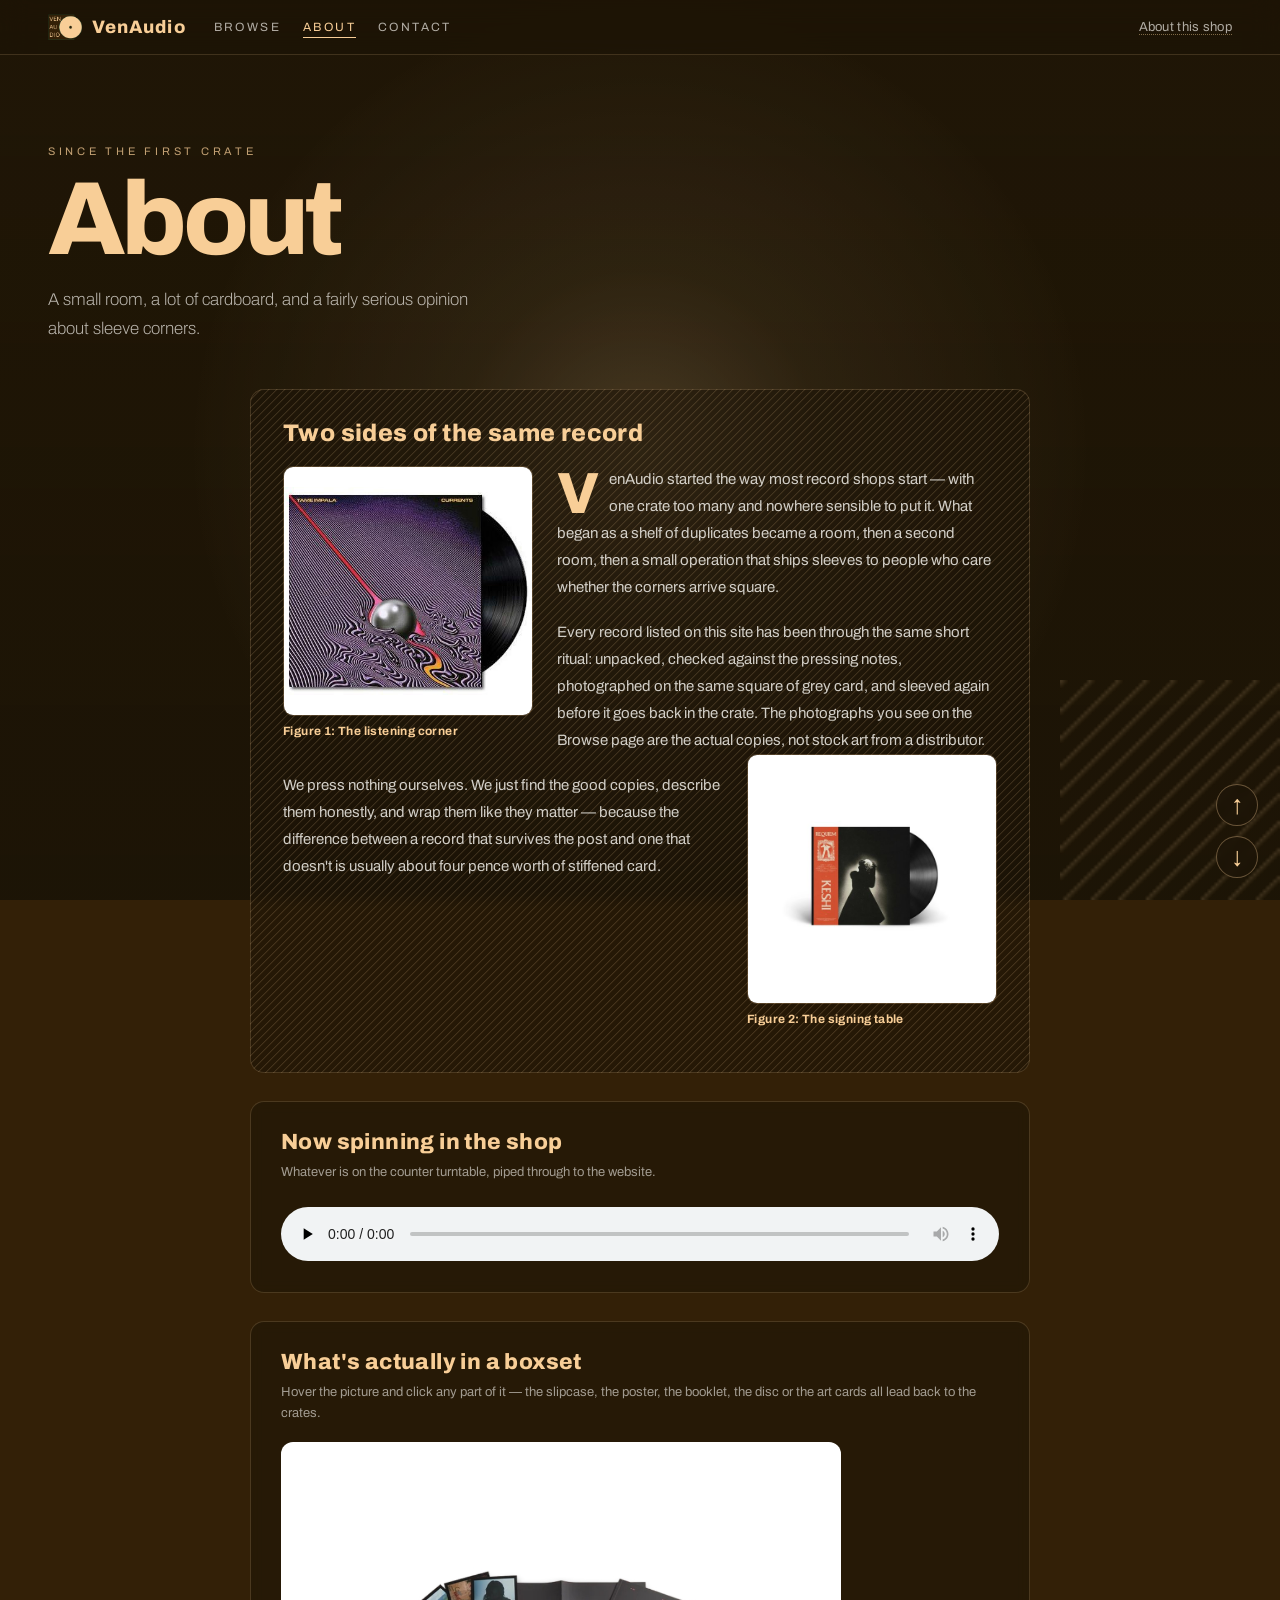
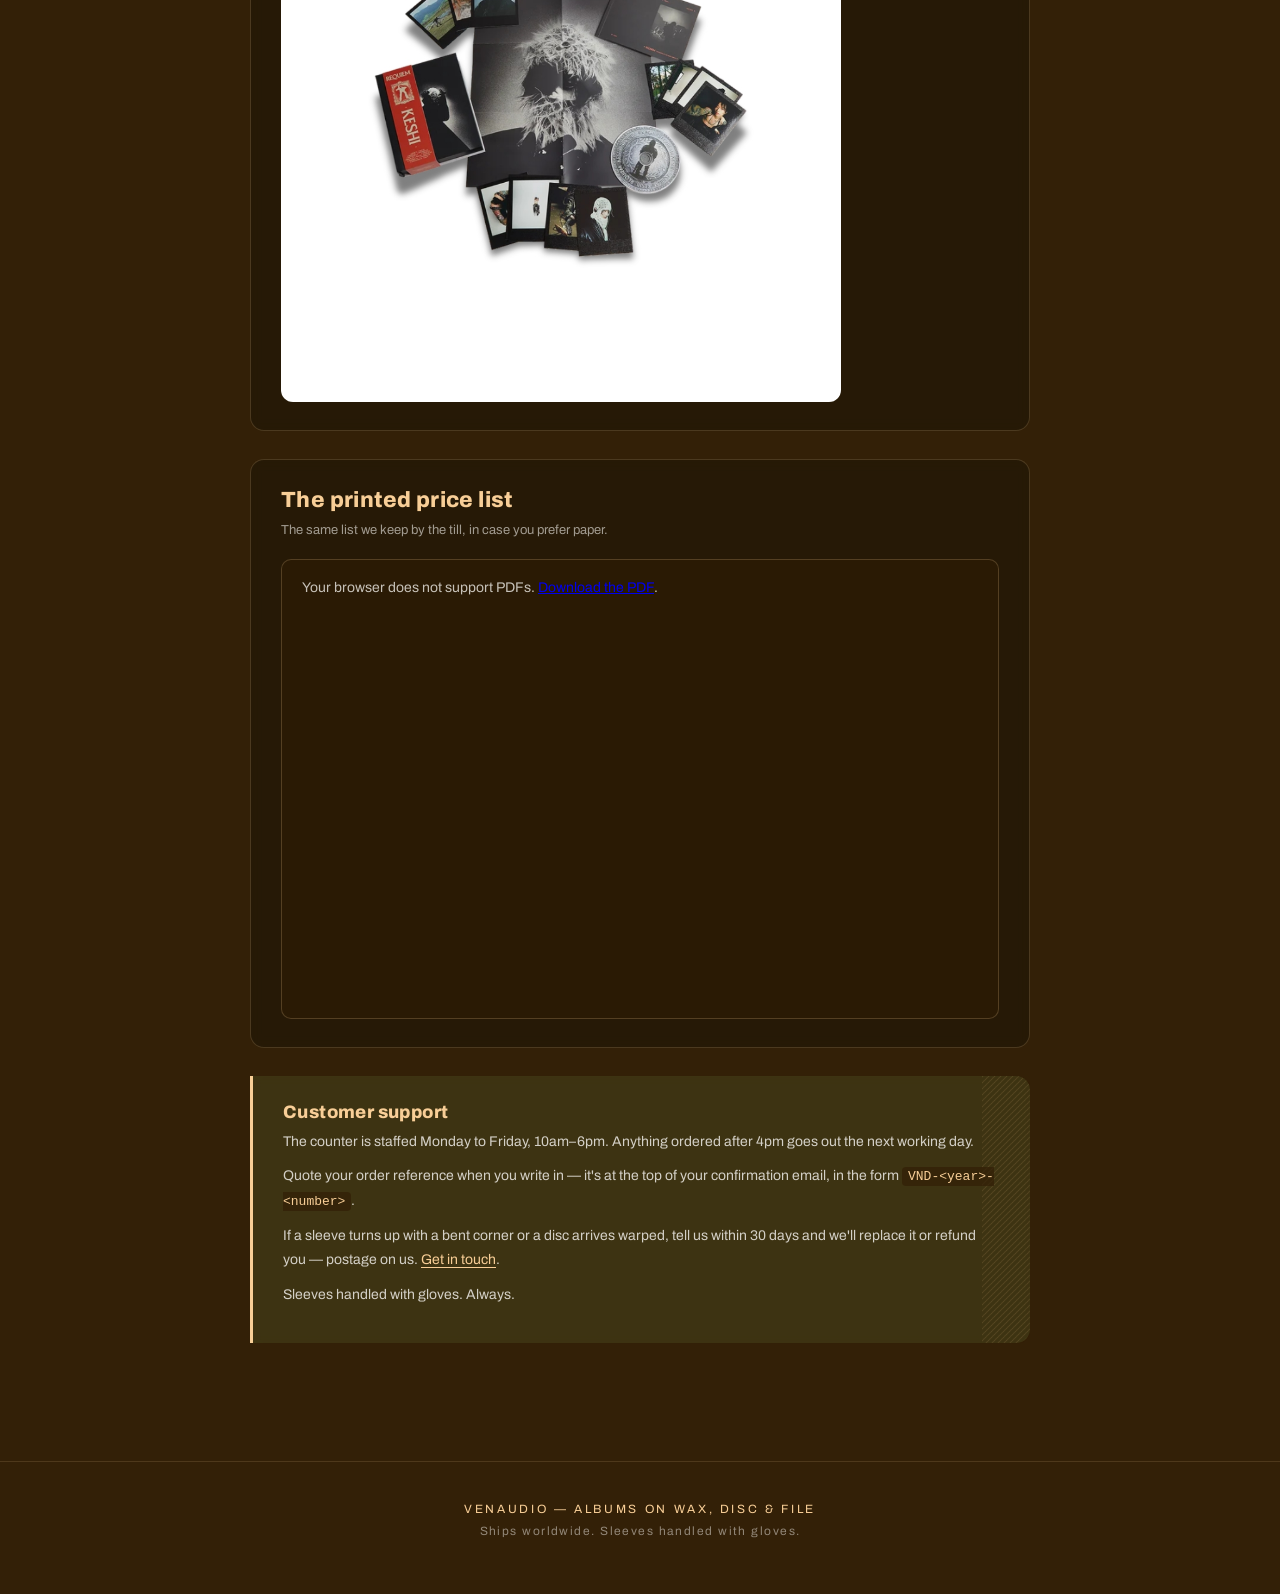
==== commit 31bedfa4: "Add keshi catalogue, postal-code autofill, and shop polish - Fill checkout ZIP codes from the chosen" ====
--- a/about.html
+++ b/about.html
@@ -8,7 +8,7 @@
     <link rel="shortcut icon" type="image/png" href="images/faviconn.png">
     <script src="bg.js" defer></script>
 
-    <title>About the Shop — Vendio</title>
+    <title>About the Shop — VenAudio</title>
 </head>
 <body class="shop about-page">
     <video autoplay muted loop playsinline preload="auto" id="gradient-bg">
@@ -20,7 +20,7 @@
     <header class="topbar">
         <a class="brand" href="index.html">
             <img src="images/VENAUDIO.png" alt="">
-            <span>VENDIO</span>
+            <span>VenAudio</span>
         </a>
 
         <nav class="topnav" aria-label="Primary">
@@ -49,18 +49,18 @@
 
             <figure id="front-stack">
                 <img src="images/currents vinyl.jpg" alt="A Currents LP resting in its sleeve"
-                     width="250" height="250">
+                    width="250" height="250">
                 <figcaption class="reference">Figure 1: The listening corner</figcaption>
             </figure>
 
-            <p class="lede">Vendio started the way most record shops start — with one crate too many
+            <p class="lede">VenAudio started the way most record shops start — with one crate too many
             and nowhere sensible to put it. What began as a shelf of duplicates became a room, then a
             second room, then a small operation that ships sleeves to people who care whether the
             corners arrive square.</p>
 
             <figure id="back-stack">
                 <img src="images/Requiem Signed LP.jpg" alt="A signed Requiem LP sleeve"
-                     width="250" height="250">
+                    width="250" height="250">
                 <figcaption class="reference">Figure 2: The signing table</figcaption>
             </figure>
 
@@ -94,22 +94,22 @@
             </p>
 
             <img src="images/Requiem CD Collectible Boxset Contents.jpg"
-                 alt="The Requiem boxset laid out: slipcase, poster, booklet, disc and art cards"
-                 usemap="#boxset-map" width="560" height="560" class="mapped">
+                alt="The Requiem boxset laid out: slipcase, poster, booklet, disc and art cards"
+                usemap="#boxset-map" width="560" height="560" class="mapped">
 
             <map name="boxset-map">
                 <area shape="rect" coords="96,215,181,334"
-                      href="browse.html#boxset" alt="Slipcase" title="The rigid slipcase">
+                    href="browse.html#boxset" alt="Slipcase" title="The rigid slipcase">
                 <area shape="rect" coords="187,132,342,345"
-                      href="browse.html#boxset" alt="Fold-out poster" title="The fold-out poster">
+                    ="browse.html#boxset" alt="Fold-out poster" title="The fold-out poster">
                 <area shape="rect" coords="314,135,415,220"
-                      href="browse.html#cd" alt="Booklet" title="The printed booklet">
+                    href="browse.html#cd" alt="Booklet" title="The printed booklet">
                 <area shape="circle" coords="364,310,32"
-                      href="browse.html#cd" alt="The disc" title="The disc itself">
+                    href="browse.html#cd" alt="The disc" title="The disc itself">
                 <area shape="poly" coords="196,352 262,330 360,356 352,414 238,420 192,398"
-                      href="browse.html#boxset" alt="Art cards" title="The set of art cards">
+                    href="browse.html#boxset" alt="Art cards" title="The set of art cards">
                 <area shape="rect" coords="358,218,461,308"
-                      href="browse.html#signed" alt="More art cards" title="More art cards">
+                    href="browse.html#signed" alt="More art cards" title="More art cards">
             </map>
         </section>
 
@@ -118,10 +118,10 @@
             <h2>The printed price list</h2>
             <p class="panel-note">The same list we keep by the till, in case you prefer paper.</p>
 
-            <object data="docs/vendio-catalogue.pdf" type="application/pdf"
+            <object data="docs/venaudio-catalogue.pdf" type="application/pdf"
                     width="100%" height="460">
                 <p>Your browser does not support PDFs.
-                   <a href="docs/vendio-catalogue.pdf">Download the PDF</a>.</p>
+                <a href="docs/venaudio-catalogue.pdf">Download the PDF</a>.</p>
             </object>
         </section>
 
@@ -140,7 +140,7 @@
     </main>
 
     <footer class="shop-footer">
-        <p>VENDIO — albums on wax, disc &amp; file</p>
+        <p>VenAudio — albums on wax, disc &amp; file</p>
         <p class="muted">Ships worldwide. Sleeves handled with gloves.</p>
     </footer>
 </body>
--- a/style.css
+++ b/style.css
@@ -479,19 +479,18 @@
 }
 
 .cart-button {
+    position: relative;
     display: flex;
     align-items: center;
-    gap: 8px;
-    padding: 10px 18px;
+    justify-content: center;
+    width: 46px;
+    height: 46px;
+    padding: 0;
     border: 1px solid var(--cream);
-    border-radius: 999px;
-    background: transparent;
-    color: var(--cream);
-    font-family: inherit;
-    font-size: 12px;
-    font-weight: 800;
-    letter-spacing: 0.16em;
-    text-transform: uppercase;
+    border-radius: 50%;
+    background: transparent;      /* buttons default to a light grey fill */
+    color: var(--cream);          /* the crate icon is drawn in this colour */
+    font-family: inherit;         /* buttons don't pick up the page font on their own */
     cursor: pointer;
     transition: background-color 0.25s ease, color 0.25s ease;
 }
@@ -504,6 +503,9 @@
 }
 
 .cart-count {
+    position: absolute;
+    top: -6px;
+    right: -6px;
     display: grid;
     place-items: center;
     min-width: 20px;
@@ -513,6 +515,7 @@
     background: var(--forest);
     color: var(--bone);
     font-size: 11px;
+    font-weight: 800;             /* new: see below */
 }
 
 .cart-button:hover .cart-count,
@@ -563,9 +566,12 @@
 }
 
 /* ---------- Toolbar ---------- */
+/* The second row of the header. It sits under the hero at first, then
+   sticks directly beneath the top bar. --topbar-h is the top bar's real
+   height, measured by browse.js, so the two can't overlap if it grows. */
 .toolbar {
     position: sticky;
-    top: 66px;
+    top: var(--topbar-h, 75px);
     z-index: 6;
     display: flex;
     flex-wrap: wrap;
@@ -574,12 +580,54 @@
     gap: 16px;
     margin-bottom: 34px;
     padding: 14px 0;
-    border-top: 1px solid rgba(248, 206, 151, 0.16);
+}
+
+/* The bar's background, stretched to the window edges like the top bar.
+   On a pseudo-element so the chips and sort menu stay lined up with the
+   cards. calc(50% - 50vw) reaches from the column's edge to the window's.
+   Clear while it sits under the title (just a hairline); browse.js adds
+   .is-stuck once it pins under the header, and the dark glass fades in. */
+.toolbar::before {
+    content: "";
+    position: absolute;
+    inset: 0 calc(50% - 50vw);
+    z-index: -1;
+    background: rgba(28, 20, 6, 0);
     border-bottom: 1px solid rgba(248, 206, 151, 0.16);
-    /* Glass, not a slab — the sleeves scroll past underneath it */
-    background: rgba(28, 20, 6, 0.18);
-    backdrop-filter: blur(22px) saturate(1.3);
-    -webkit-backdrop-filter: blur(22px) saturate(1.3);
+    transition: background-color 0.3s ease, backdrop-filter 0.3s ease;
+}
+
+.toolbar.is-stuck::before {
+    background: rgba(28, 20, 6, 0.72);          /* same tint and blur as .topbar */
+    backdrop-filter: blur(14px);
+    -webkit-backdrop-filter: blur(14px);
+}
+
+/* A soft shadow under the stuck bar, so sleeves fade out as they slide
+   beneath it instead of being sliced off by a hard line */
+.toolbar::after {
+    content: "";
+    position: absolute;
+    top: 100%;
+    left: calc(50% - 50vw);
+    right: calc(50% - 50vw);
+    height: 22px;
+    background: linear-gradient(rgba(28, 20, 6, 0.55), transparent);
+    opacity: 0;
+    pointer-events: none;
+    transition: opacity 0.3s ease;
+}
+
+.toolbar.is-stuck::after {
+    opacity: 1;
+}
+
+/* The wrapper only groups the chips and count in the HTML; for layout its
+   children join the toolbar's own row. The count's auto right margin then
+   keeps it right after the chips on wide screens, and on narrow ones lets
+   it share the second line with the sort menu instead of taking its own. */
+.toolbar-left {
+    display: contents;
 }
 
 .chips {
@@ -624,35 +672,49 @@
 }
 
 .result-count {
+    margin-right: auto;
     font-size: 11px;
     letter-spacing: 0.2em;
     text-transform: uppercase;
-    color: rgba(239, 236, 231, 0.55);
-}
-
-.sort select {
-    padding: 9px 14px;
+    color: rgba(239, 236, 231, 0.75);
+}
+
+/* The sort menu dresses like the chips beside it: same height, pill shape,
+   small spaced capitals, outline only. It keeps the shared arrow and open
+   list from DROPDOWNS. `.toolbar .sort` out-ranks the DROPDOWNS rules,
+   which come later in this file. */
+.toolbar .sort select {
+    width: auto;
+    height: 32px;
+    padding: 0 38px 0 18px;
     border: 1px solid rgba(248, 206, 151, 0.3);
     border-radius: 999px;
-    background: rgba(239, 236, 231, 0.07);
-    backdrop-filter: blur(12px);
-    -webkit-backdrop-filter: blur(12px);
-    color: var(--bone);
-    font-family: inherit;
-    font-size: 12px;
-    letter-spacing: 0.06em;
-    cursor: pointer;
-}
-
-/* The native dropdown list can't be transparent — keep it readable */
-.sort select option {
-    background: var(--ink);
-    color: var(--bone);
-}
-
-.sort select:focus {
-    outline: none;
+    background-color: transparent;
+    background-position: right 15px center;
+    color: rgba(239, 236, 231, 0.78);
+    font-size: 11px;
+    letter-spacing: 0.18em;
+    text-transform: uppercase;
+}
+
+.toolbar .sort select:hover,
+.toolbar .sort select:focus-visible {
     border-color: var(--cream);
+    color: var(--cream);
+    box-shadow: none;
+}
+
+/* The choices in its open list stay in normal type */
+.toolbar .sort option {
+    font-size: 14px;
+    letter-spacing: normal;
+    text-transform: none;
+}
+
+@supports (appearance: base-select) {
+    .toolbar .sort select {
+        padding: 0 15px 0 18px;               /* the picker icon draws the arrow here */
+    }
 }
 
 /* ---------- Grid ---------- */
@@ -670,9 +732,13 @@
     animation: rise 0.6s ease-out forwards;
 }
 
-/* Lift the hovered card so its record slides over its neighbours, not under */
+/* Lift the hovered card so its record slides over its neighbours, not under.
+   Every hover look below also shows for keyboard users tabbing through the
+   cards — :has(:focus-visible), not :focus-within, because a mouse click (or
+   focus handed back when the viewer closes) also focuses the button, and the
+   card would stay stuck in its hover look after the mouse had left. */
 .card:hover,
-.card:focus-within {
+.card:has(:focus-visible) {
     z-index: 3;
 }
 
@@ -715,7 +781,7 @@
 }
 
 .card:hover .art img.art-alt,
-.card:focus-within .art img.art-alt {
+.card:has(:focus-visible) .art img.art-alt {
     opacity: 1;
 }
 
@@ -742,18 +808,18 @@
 }
 
 .card:hover .art,
-.card:focus-within .art {
+.card:has(:focus-visible) .art {
     transform: translateY(-8px);
 }
 
 .card:hover .art img,
-.card:focus-within .art img {
+.card:has(:focus-visible) .art img {
     border-color: rgba(248, 206, 151, 0.4);
     box-shadow: 0 26px 50px rgba(0, 0, 0, 0.55);
 }
 
 .card:hover .disc,
-.card:focus-within .disc {
+.card:has(:focus-visible) .disc {
     opacity: 1;
     transform: translate(30%, -50%) scale(1) rotate(22deg);
 }
@@ -1041,7 +1107,6 @@
 @media (max-width: 560px) {
     .topbar { gap: 12px; }
     .search input { width: 100%; }
-    .toolbar { top: 62px; }
     .grid { grid-template-columns: repeat(auto-fill, minmax(150px, 1fr)); }
     .buy { flex-direction: column; align-items: flex-start; gap: 8px; }
 }
@@ -1090,7 +1155,7 @@
 }
 
 .card:hover .view,
-.card:focus-within .view {
+.card:has(:focus-visible) .view {
     opacity: 1;
     transform: translate(-50%, 0);
 }
@@ -1277,6 +1342,37 @@
     color: rgba(239, 236, 231, 0.8);
 }
 
+/* Numbered song list under the description, in two columns */
+.viewer-tracks {
+    margin-top: 20px;
+}
+
+.viewer-tracks-label {
+    font-size: 10px;
+    letter-spacing: 0.2em;
+    text-transform: uppercase;
+    color: rgba(239, 236, 231, 0.5);
+}
+
+.viewer-tracks ol {
+    margin: 10px 0 0;
+    padding-left: 24px;
+    columns: 2;
+    column-gap: 28px;
+    font-size: 13px;
+    line-height: 1.8;
+    color: rgba(239, 236, 231, 0.82);
+}
+
+.viewer-tracks li {
+    break-inside: avoid;
+}
+
+.viewer-tracks li::marker {
+    color: rgba(248, 206, 151, 0.6);
+    font-size: 11px;
+}
+
 .viewer-specs {
     display: flex;
     gap: 34px;
@@ -1503,8 +1599,7 @@
 .panel input[type="password"],
 .panel input[type="number"],
 .panel input[list],
-.panel textarea,
-.panel select {
+.panel textarea {
     width: 100%;
     padding: 10px 13px;
     border: 1px solid rgba(248, 206, 151, 0.26);
@@ -1523,8 +1618,7 @@
 }
 
 .panel input:focus,
-.panel textarea:focus,
-.panel select:focus {
+.panel textarea:focus {
     outline: none;
     border-color: var(--cream);
     background: rgba(51, 32, 7, 0.85);
@@ -1532,13 +1626,6 @@
 
 .panel ::placeholder {
     color: rgba(239, 236, 231, 0.35);
-}
-
-/* The native dropdown list can't be transparent — keep it readable */
-.panel option,
-.panel optgroup {
-    background: var(--ink);
-    color: var(--bone);
 }
 
 .panel input[type="file"] {
@@ -1602,10 +1689,6 @@
     min-width: 200px;
 }
 
-.select-row select {
-    padding: 8px;
-}
-
 /* ---------- Buttons ---------- */
 .button-row {
     display: flex;
@@ -1764,22 +1847,15 @@
     cursor: url(images/stylus-cursor.png) 12 12, auto;
 }
 
-/* JS is driving — hand the drawing over to #stylus */
-body.has-stylus,
-body.has-stylus * {
-    cursor: none;
-}
-
-/* Except where the cursor's shape is telling you something.
-   These keep the real pointer and #stylus hides itself instead. */
-body.has-stylus .help-hint {
-    cursor: help;
-}
-
-body.has-stylus input,
-body.has-stylus textarea,
-body.has-stylus select {
-    cursor: auto;
+/* Hide the real cursor only while the record is on screen. bg.js adds
+   .stylus-on to <html> when it shows the record and takes it off whenever
+   the record steps aside (text fields, dropdowns, the help hint, embedded
+   pages), so one of the two cursors is always visible.
+   !important because this must beat every element's own cursor rule —
+   but only for as long as the record is standing in for it. */
+html.stylus-on,
+html.stylus-on * {
+    cursor: none !important;
 }
 
 /* The follower. JS moves this one; never give it a transition,
@@ -1791,13 +1867,11 @@
     z-index: 9999;
     opacity: 0;
     pointer-events: none;
-    transition: opacity 0.2s ease;
+    /* No fade: the real cursor vanishes the instant this appears, so a
+       fade-in would leave a moment with almost nothing on screen. */
 }
 
 #stylus.is-ready { opacity: 1; }
-
-/* Over a text field or the help text, get out of the way */
-#stylus.is-hidden { opacity: 0; }
 
 /* The record itself. Sized and animated here, positioned by the parent,
    so the spin never fights the JS positioning. */
@@ -2107,11 +2181,6 @@
     transition: border-color 0.2s ease, background-color 0.2s ease;
 }
 
-.panel select:disabled {
-    opacity: 0.45;
-    cursor: not-allowed;
-}
-
 /* Only flag bad fields once someone has tried to submit */
 .was-submitted input:invalid,
 .was-submitted select:invalid {
@@ -2128,6 +2197,17 @@
 }
 
 .form-error[hidden] { display: none; }
+
+/* "Filled in from your address" under the postal code */
+.field-hint {
+    margin-top: -6px;
+    color: rgba(239, 236, 231, 0.62);
+    font-size: 12.5px;
+    line-height: 1.5;
+}
+
+/* Empty most of the time — don't let it hold a gap open in the fieldset */
+.field-hint:empty { display: none; }
 
 .choice-row {
     display: flex;
@@ -2256,3 +2336,276 @@
     .checkout-summary { position: static; }
     .account-name { display: none; }
 }
+
+
+/* ============================================================
+   BACK TO TOP / GO TO BOTTOM
+   Built by bg.js, so every page gets the pair.
+   ============================================================ */
+
+/* z-index 7 keeps these above the page and the sticky toolbar (6) but
+   under the top bar (8) and every pop-up backdrop (10+), so opening the
+   bag or the viewer covers them without any extra code. */
+.scroll-nav {
+    position: fixed;
+    right: 22px;
+    bottom: 22px;
+    z-index: 7;
+    display: flex;
+    flex-direction: column;
+    gap: 10px;
+    opacity: 0;
+    pointer-events: none;
+    transition: opacity 0.25s ease;
+}
+
+/* Switched on only when the page is long enough to scroll */
+.scroll-nav.is-on {
+    opacity: 1;
+    pointer-events: auto;
+}
+
+.scroll-btn {
+    display: grid;
+    place-items: center;
+    width: 42px;
+    height: 42px;
+    border: 1px solid rgba(248, 206, 151, 0.35);
+    border-radius: 50%;
+    background: rgba(28, 20, 7, 0.72);
+    color: var(--cream);
+    font-family: inherit;
+    font-size: 17px;
+    line-height: 1;
+    cursor: pointer;
+    backdrop-filter: blur(6px);
+    transition: background-color 0.2s ease, color 0.2s ease,
+                opacity 0.2s ease,
+                transform 0.2s cubic-bezier(0.22, 1, 0.36, 1);
+}
+
+.scroll-btn:hover,
+.scroll-btn:focus-visible {
+    background: var(--cream);
+    color: var(--ink);
+    transform: translateY(-2px);
+    outline: none;
+}
+
+/* Faded and unclickable when you're already at that end of the page */
+.scroll-btn.is-off {
+    opacity: 0.25;
+    pointer-events: none;
+}
+
+@media (max-width: 640px) {
+    .scroll-nav {
+        right: 14px;
+        bottom: 14px;
+    }
+
+    .scroll-btn {
+        width: 38px;
+        height: 38px;
+        font-size: 15px;
+    }
+}
+
+
+/* ============================================================
+   DROPDOWNS
+   Every <select> on the site — checkout address, contact page,
+   the sort menu on Browse — shares this one look.
+
+   Two layers:
+   1. Every browser: our own box and arrow, with room on the
+      right so the arrow sits in from the edge.
+   2. Browsers that support `appearance: base-select` (Chrome
+      and Edge 135+) also get a styled open list. Elsewhere the
+      open list is the browser's own, kept dark by color-scheme.
+   ============================================================ */
+
+:root {
+    --chevron: url("data:image/svg+xml,%3Csvg xmlns='http://www.w3.org/2000/svg' width='12' height='8' viewBox='0 0 12 8'%3E%3Cpath d='M1 1.5l5 5 5-5' fill='none' stroke='%23F8CE97' stroke-width='1.6' stroke-linecap='round' stroke-linejoin='round'/%3E%3C/svg%3E");
+}
+
+select {
+    appearance: none;
+    -webkit-appearance: none;
+    width: 100%;
+    padding: 10px 42px 10px 14px;      /* 42px on the right keeps text clear of the arrow */
+    border: 1px solid rgba(248, 206, 151, 0.26);
+    border-radius: 8px;
+    background: rgba(51, 32, 7, 0.6) var(--chevron) no-repeat right 16px center / 12px 8px;
+    color: var(--bone);
+    color-scheme: dark;                /* dark native list and scrollbar where we can't style it */
+    font-family: inherit;
+    font-size: 14px;
+    line-height: normal;               /* same height as the text fields beside it */
+    cursor: pointer;
+    transition: border-color 0.2s ease, background-color 0.2s ease, box-shadow 0.2s ease;
+}
+
+select:hover {
+    border-color: rgba(248, 206, 151, 0.5);
+}
+
+select:focus-visible {
+    outline: none;
+    border-color: var(--cream);
+    box-shadow: 0 0 0 3px rgba(248, 206, 151, 0.18);
+}
+
+select:disabled {
+    opacity: 0.45;
+    cursor: not-allowed;
+}
+
+/* Suggestion lists on text fields (postal code, "how did you hear")
+   can't be styled at all — color-scheme at least keeps them dark */
+input[list] {
+    color-scheme: dark;
+}
+
+/* ---------- List boxes (size="4" on the contact page) ----------
+   Always open, so no arrow — just roomy, rounded rows. */
+select[size]:not([size="1"]),
+select[multiple] {
+    padding: 6px;
+    background-image: none;
+    /* Browsers show a scrollbar on list boxes even when everything fits */
+    overflow-y: auto;
+    scrollbar-width: thin;
+    scrollbar-color: rgba(248, 206, 151, 0.35) transparent;
+}
+
+select[size]:not([size="1"]) option,
+select[multiple] option {
+    padding: 8px 12px;
+    border-radius: 6px;
+    cursor: pointer;
+}
+
+select[size]:not([size="1"]) option:hover,
+select[multiple] option:hover {
+    background: rgba(248, 206, 151, 0.1);
+}
+
+/* A gradient, because browsers force their own colour on a plain
+   background for the selected row */
+select[size]:not([size="1"]) option:checked,
+select[multiple] option:checked {
+    background: linear-gradient(rgba(248, 206, 151, 0.2), rgba(248, 206, 151, 0.2));
+    color: var(--cream);
+}
+
+select optgroup {
+    color: rgba(239, 236, 231, 0.5);
+    font-size: 11px;
+    font-style: normal;
+    letter-spacing: 0.12em;
+    text-transform: uppercase;
+}
+
+select optgroup option {
+    color: var(--bone);
+    font-size: 14px;
+    letter-spacing: normal;
+    text-transform: none;
+}
+
+/* ---------- A styled open list, where the browser allows it ---------- */
+@supports (appearance: base-select) {
+    select:not([size], [multiple]),
+    select:not([size], [multiple])::picker(select) {
+        appearance: base-select;
+    }
+
+    select:not([size], [multiple]) {
+        display: flex;
+        align-items: center;
+        gap: 10px;
+        padding-right: 16px;
+        background-image: none;       /* the picker icon below draws the arrow instead */
+    }
+
+    select::picker-icon {
+        content: "";
+        width: 12px;
+        height: 8px;
+        margin-left: auto;
+        background: var(--chevron) center / contain no-repeat;
+        transition: rotate 0.2s ease;
+    }
+
+    select:open::picker-icon {
+        rotate: 180deg;
+    }
+
+    /* The floating list */
+    select::picker(select) {
+        margin-top: 6px;
+        padding: 6px;
+        max-height: min(340px, 50vh);
+        overflow-y: auto;
+        border: 1px solid rgba(248, 206, 151, 0.22);
+        border-radius: 12px;
+        background: #24170a;          /* solid — it floats over the page */
+        box-shadow: 0 18px 40px rgba(0, 0, 0, 0.5);
+        scrollbar-width: thin;
+        scrollbar-color: rgba(248, 206, 151, 0.35) transparent;
+        opacity: 0;
+        translate: 0 -4px;
+        transition: opacity 0.15s ease, translate 0.15s ease,
+                    overlay 0.15s allow-discrete, display 0.15s allow-discrete;
+    }
+
+    select:open::picker(select) {
+        opacity: 1;
+        translate: 0 0;
+    }
+
+    @starting-style {
+        select:open::picker(select) {
+            opacity: 0;
+            translate: 0 -4px;
+        }
+    }
+
+    select option {
+        gap: 10px;
+        padding: 9px 12px;
+        border-radius: 8px;
+        color: var(--bone);
+        font-size: 14px;
+        cursor: pointer;
+        transition: background-color 0.12s ease;
+    }
+
+    select option:hover,
+    select option:focus-visible {
+        outline: none;
+        background: rgba(248, 206, 151, 0.1);
+    }
+
+    select option:checked {
+        background: rgba(248, 206, 151, 0.16);
+        color: var(--cream);
+    }
+
+    select option::checkmark {
+        color: var(--cream);
+    }
+
+    /* "Select region" and friends: a prompt, not a choice */
+    select option[value=""] {
+        color: rgba(239, 236, 231, 0.45);
+    }
+}
+
+@media (prefers-reduced-motion: reduce) {
+    select::picker(select),
+    select::picker-icon {
+        transition: none;
+    }
+}
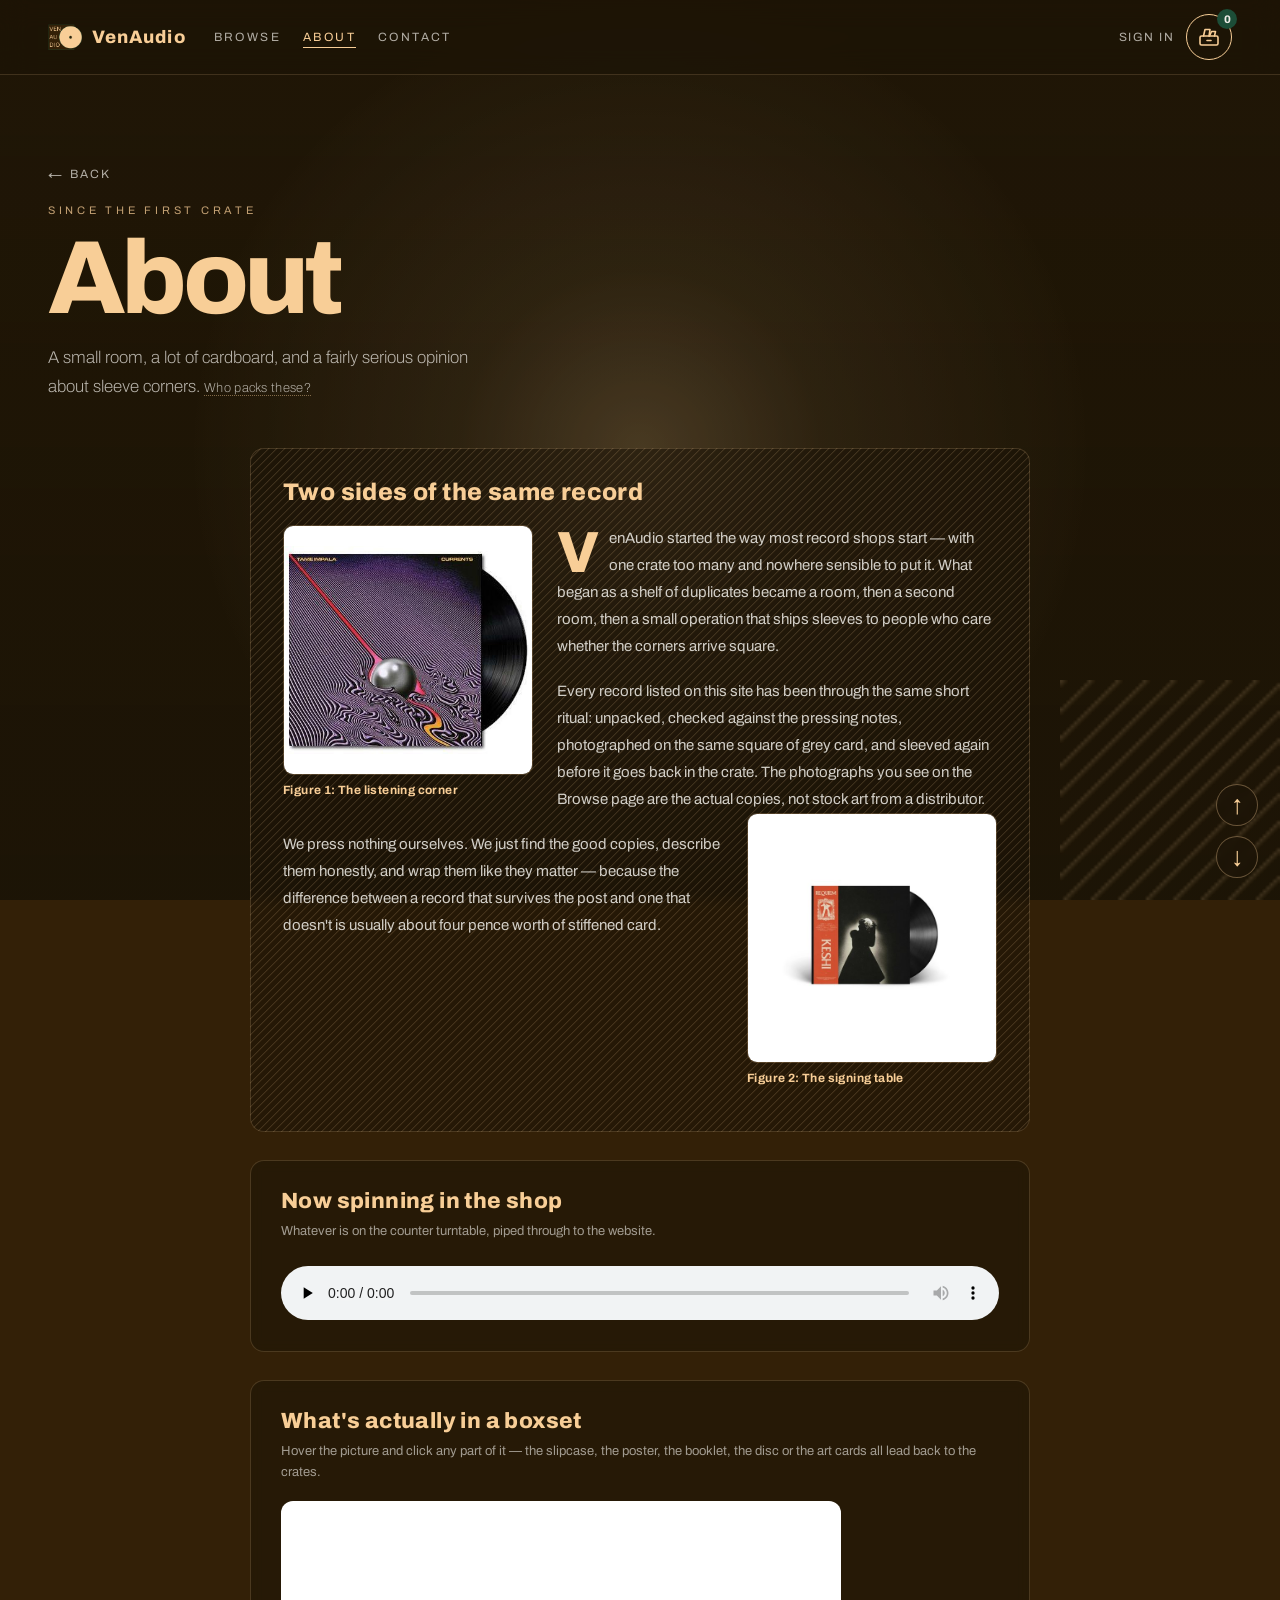
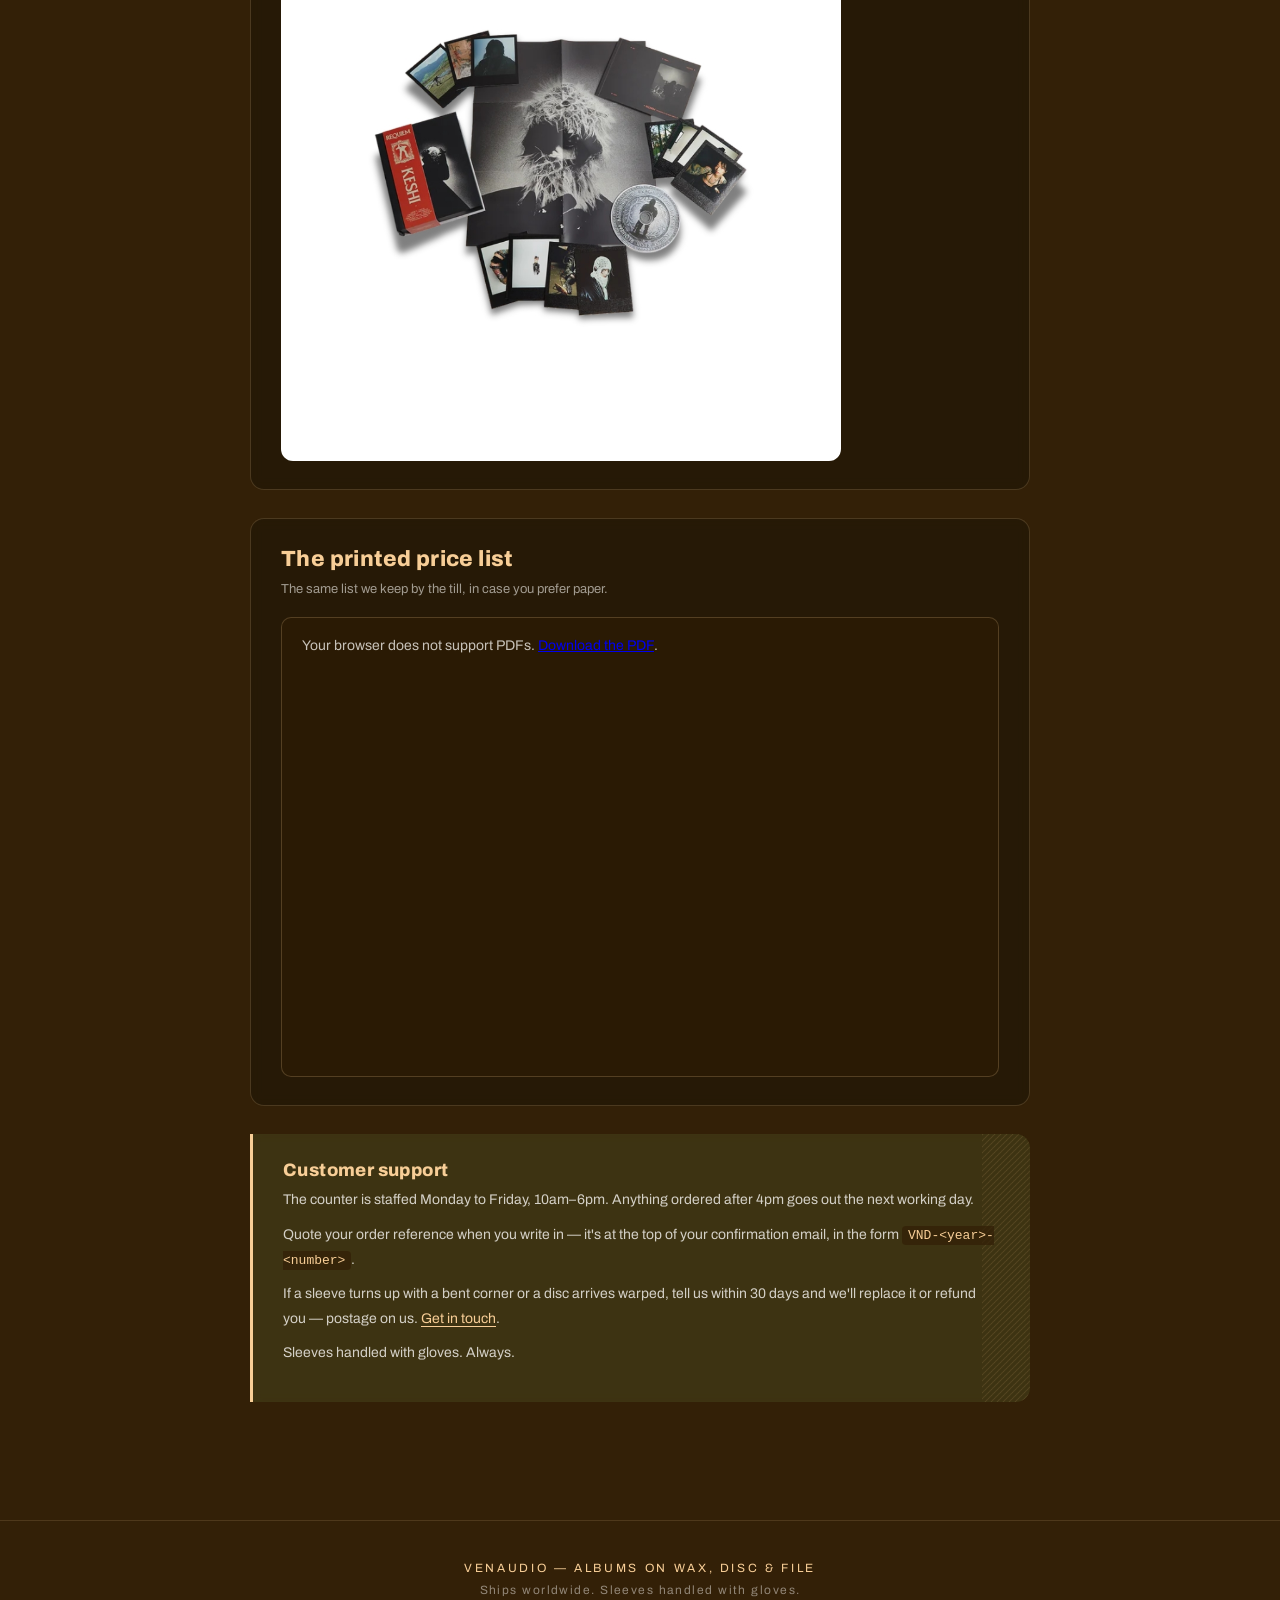
==== commit 46936a36: "Add My orders, My account and a seller dashboard - My orders lists past orders with the status the s" ====
--- a/about.html
+++ b/about.html
@@ -7,6 +7,7 @@
     <link href="https://fonts.googleapis.com/css2?family=Archivo:wght@200;400;800&display=swap" rel="stylesheet">
     <link rel="shortcut icon" type="image/png" href="images/faviconn.png">
     <script src="bg.js" defer></script>
+    <script src="account.js" defer></script>
 
     <title>About the Shop — VenAudio</title>
 </head>
@@ -18,7 +19,9 @@
     <div id="cursor-glow"></div>
 
     <header class="topbar">
-        <a class="brand" href="index.html">
+        <!-- The same header on every shop page. The logo goes to Browse, not the
+             landing page: once you're in the crates, you stay in the crates. -->
+        <a class="brand" href="browse.html">
             <img src="images/VENAUDIO.png" alt="">
             <span>VenAudio</span>
         </a>
@@ -30,17 +33,30 @@
         </nav>
 
         <div class="topbar-tools">
-            <span class="help-hint" title="Everything here was pressed, packed and photographed by hand.">
-                About this shop
-            </span>
+            <div class="account-chip" id="account-chip"></div>
+            <!-- account.js fills in the count and the label -->
+            <a class="cart-button" href="checkout.html" aria-label="Bag — go to checkout">
+                <svg class="bag-icon" viewBox="0 0 24 24" width="24" height="24" aria-hidden="true"
+                     fill="none" stroke="currentColor" stroke-width="1.6" stroke-linecap="round" stroke-linejoin="round">
+                    <g class="crate-sleeves">
+                        <path d="M6.5 11L8 4.5h5L12 11"/>
+                        <path d="M12.5 11l2-4.5h4l-1 4.5"/>
+                    </g>
+                    <rect x="3" y="11" width="18" height="9" rx="1.5"/>
+                    <path d="M10 15.5h4"/>
+                </svg>
+                <span class="cart-count" aria-hidden="true">0</span>
+            </a>
         </div>
     </header>
 
     <main class="shop-main">
         <section class="crate-hero">
+            <a class="back-link" href="browse.html" data-back>Back</a>
             <p class="eyebrow">Since the first crate</p>
             <h1>About</h1>
-            <p class="crate-sub">A small room, a lot of cardboard, and a fairly serious opinion about sleeve corners.</p>
+            <p class="crate-sub">A small room, a lot of cardboard, and a fairly serious opinion about sleeve corners.
+                <span class="help-hint" title="Everything here was pressed, packed and photographed by hand.">Who packs these?</span></p>
         </section>
 
         <!-- ============ Story: figures float, first paragraph gets a drop cap ============ -->
--- a/style.css
+++ b/style.css
@@ -319,6 +319,118 @@
     outline: none;
 }
 
+/* The sign-up form is taller than a phone screen — scroll inside the box */
+.msgbox {
+    max-height: calc(100vh - 48px);
+    overflow-y: auto;
+    scrollbar-width: thin;
+    scrollbar-color: rgba(248, 206, 151, 0.35) transparent;
+}
+
+/* ---------- Forms inside pop-ups (sign in, create an account) ---------- */
+.msgbox-form {
+    display: flex;
+    flex-direction: column;
+    gap: 14px;
+    margin-top: 22px;
+}
+
+.msgbox-form .field-row .field {
+    flex-basis: 140px;               /* first and last name side by side */
+}
+
+.msgbox input[type="text"],
+.msgbox input[type="email"],
+.msgbox input[type="tel"],
+.msgbox input[type="password"] {
+    width: 100%;
+    padding: 11px 13px;
+    border: 1px solid rgba(248, 206, 151, 0.26);
+    border-radius: 8px;
+    background: rgba(239, 236, 231, 0.05);
+    color: var(--bone);
+    font-family: inherit;
+    font-size: 14px;
+    transition: border-color 0.2s ease, background-color 0.2s ease;
+}
+
+.msgbox input:focus {
+    outline: none;
+    border-color: var(--cream);
+    background: rgba(239, 236, 231, 0.08);
+}
+
+.msgbox ::placeholder {
+    color: rgba(239, 236, 231, 0.35);
+}
+
+.msgbox-form .btn {
+    margin-top: 6px;
+}
+
+.msgbox-form .btn:disabled {
+    opacity: 0.6;
+    cursor: progress;
+    transform: none;
+}
+
+/* `.msgbox p` would otherwise repaint the error in plain body text */
+.msgbox .form-error {
+    font-size: 13px;
+    font-weight: 400;
+    color: #f4c3b1;
+}
+
+/* "No account yet? Create one" */
+.msgbox .msgbox-switch {
+    margin-top: 16px;
+    font-size: 14px;
+    text-align: center;
+}
+
+.link-button {
+    padding: 0;
+    border: none;
+    background: none;
+    color: var(--cream);
+    font-family: inherit;
+    font-size: inherit;
+    font-weight: 400;
+    text-decoration: underline;
+    text-underline-offset: 3px;
+    cursor: pointer;
+}
+
+.link-button:hover,
+.link-button:focus-visible {
+    color: #fff;
+    outline: none;
+}
+
+/* A thin rule with words in the middle: ──── or try the shop as ──── */
+.msgbox .msgbox-divider {
+    display: flex;
+    align-items: center;
+    gap: 12px;
+    margin-top: 22px;
+    font-size: 12px;
+    letter-spacing: 0.12em;
+    text-transform: uppercase;
+    color: rgba(239, 236, 231, 0.55);
+}
+
+.msgbox-divider::before,
+.msgbox-divider::after {
+    content: "";
+    flex: 1;
+    height: 1px;
+    background: rgba(248, 206, 151, 0.2);
+}
+
+.msgbox-divider + .account-tile {
+    margin-top: 14px;
+}
+
 /* ---------- Small screens ---------- */
 @media (max-width: 520px) {
     .logo-button { width: 200px; height: 200px; }
@@ -515,7 +627,7 @@
     background: var(--forest);
     color: var(--bone);
     font-size: 11px;
-    font-weight: 800;             /* new: see below */
+    font-weight: 800;
 }
 
 .cart-button:hover .cart-count,
@@ -1100,13 +1212,19 @@
 
 /* ---------- Shop responsive ---------- */
 @media (max-width: 900px) {
-    .topnav { display: none; }
+    /* The page links drop to a second row rather than vanishing —
+       without them there'd be no way between pages on a tablet or phone */
+    .topbar { flex-wrap: wrap; row-gap: 10px; }
+    .topnav { order: 3; flex-basis: 100%; margin-right: 0; }
     .topbar-tools { margin-left: auto; }
 }
 
 @media (max-width: 560px) {
     .topbar { gap: 12px; }
-    .search input { width: 100%; }
+    /* The search box takes whatever room the logo, account and bag leave */
+    .topbar-tools { flex: 1; min-width: 0; justify-content: flex-end; }
+    .search { flex: 1; min-width: 0; }
+    .search input { width: 100%; min-width: 0; }
     .grid { grid-template-columns: repeat(auto-fill, minmax(150px, 1fr)); }
     .buy { flex-direction: column; align-items: flex-start; gap: 8px; }
 }
@@ -2081,44 +2199,62 @@
     text-transform: uppercase;
 }
 
-/* Top bar: "Hi, Juan · Sign out" or a "Sign in" link */
+/* Top bar: avatar + "Hi, Juan" linking to My account, or a "Sign in" link */
 .account-chip {
     display: flex;
     align-items: center;
-    gap: 8px;
     color: var(--bone);
     font-size: 13px;
 }
 
 .account-chip:empty { display: none; }
 
-.account-signin,
-.account-signout {
-    padding: 0;
-    border: none;
-    background: none;
+.account-signin {
     color: rgba(239, 236, 231, 0.7);
-    font-family: inherit;
     font-size: 12px;
     letter-spacing: 0.12em;
     text-transform: uppercase;
     text-decoration: none;
-    cursor: pointer;
     transition: color 0.2s ease;
 }
 
 .account-signin:hover,
-.account-signin:focus-visible,
-.account-signout:hover,
-.account-signout:focus-visible {
+.account-signin:focus-visible {
     color: var(--cream);
     outline: none;
 }
 
-.account-signout::before {
-    content: "·";
-    margin-right: 8px;
-    color: rgba(239, 236, 231, 0.4);
+.account-link {
+    display: flex;
+    align-items: center;
+    gap: 8px;
+    color: var(--bone);
+    text-decoration: none;
+}
+
+.account-link .account-avatar {
+    transition: box-shadow 0.2s ease;
+}
+
+.account-link .account-name {
+    transition: color 0.2s ease;
+}
+
+/* A cream ring round the avatar on hover, and while you're on My account */
+.account-link:hover .account-avatar,
+.account-link:focus-visible .account-avatar,
+.account-link[aria-current="page"] .account-avatar {
+    box-shadow: 0 0 0 2px var(--cream);
+}
+
+.account-link:hover .account-name,
+.account-link:focus-visible .account-name,
+.account-link[aria-current="page"] .account-name {
+    color: var(--cream);
+}
+
+.account-link:focus-visible {
+    outline: none;
 }
 
 
@@ -2270,6 +2406,63 @@
 }
 
 .checkout-signin[hidden] { display: none; }
+
+.checkout-signin-actions {
+    display: flex;
+    align-items: center;
+    gap: 16px;
+    font-size: 13px;
+}
+
+/* ---------- Card details ---------- */
+/* `.checkout-form fieldset` sets display: flex, which beats the browser's
+   own [hidden] rule — without this the card fields would always show */
+.card-details[hidden] {
+    display: none;
+}
+
+.card-details {
+    margin-top: 4px;
+    background: rgba(239, 236, 231, 0.03);
+}
+
+.card-demo-note {
+    padding: 10px 12px;
+    border-left: 2px solid var(--cream);
+    border-radius: 0;
+    background: rgba(248, 206, 151, 0.07);
+    color: rgba(239, 236, 231, 0.8);
+    font-size: 13px;
+    line-height: 1.6;
+}
+
+.card-demo-note strong {
+    color: var(--cream);
+    font-weight: 400;
+    letter-spacing: 0.04em;
+    white-space: nowrap;
+}
+
+#place-order:disabled {
+    cursor: not-allowed;
+}
+
+#place-order.is-processing {
+    cursor: progress;
+}
+
+.summary-notes {
+    margin: 0 0 14px;
+    padding: 10px 12px;
+    border-left: 3px solid var(--cream);
+    font-size: 13px;
+    font-weight: 300;
+    color: var(--bone);
+}
+
+.summary-notes[hidden] {
+    display: none;
+}
 
 .checkout-signin .btn {
     width: auto;
@@ -2609,3 +2802,628 @@
         transition: none;
     }
 }
+
+/* `.btn` sets display: block, which beats the browser's own [hidden] rule */
+.btn[hidden] {
+    display: none;
+}
+
+
+/* ============================================================
+   MY ORDERS
+   Order cards reuse .panel, the bag's .drawer-list and the
+   checkout's .summary-totals, so they match the rest of the shop.
+   ============================================================ */
+
+.orders {
+    display: flex;
+    flex-direction: column;
+    gap: 24px;
+}
+
+.order {
+    display: flex;
+    flex-direction: column;
+    gap: 18px;
+    width: 100%;
+    margin-bottom: 0;
+}
+
+.order-head {
+    display: flex;
+    flex-wrap: wrap;
+    align-items: flex-start;
+    justify-content: space-between;
+    gap: 12px;
+}
+
+.order-head h2 {
+    margin-bottom: 4px;
+}
+
+.order-date {
+    color: rgba(239, 236, 231, 0.6);
+    font-size: 13px;
+}
+
+/* Status pill: grey while processing, cream once shipped, green when delivered */
+.order-status {
+    padding: 6px 14px;
+    border: 1px solid rgba(248, 206, 151, 0.35);
+    border-radius: 999px;
+    color: rgba(239, 236, 231, 0.85);
+    font-size: 11px;
+    font-weight: 800;
+    letter-spacing: 0.16em;
+    text-transform: uppercase;
+}
+
+.order-status.is-step-1 {
+    border-color: var(--cream);
+    background: var(--cream);
+    color: var(--ink);
+}
+
+.order-status.is-step-2 {
+    border-color: var(--forest);
+    background: var(--forest);
+    color: var(--cream);
+}
+
+/* Processing ─── Shipped ─── Delivered, filled in up to where the order is */
+.order-progress {
+    display: flex;
+    list-style: none;
+    margin: 0;
+    padding: 0;
+}
+
+.order-progress li {
+    position: relative;
+    flex: 1;
+    padding-top: 18px;
+    color: rgba(239, 236, 231, 0.45);
+    font-size: 12px;
+    letter-spacing: 0.08em;
+    text-transform: uppercase;
+}
+
+/* the dot */
+.order-progress li::before {
+    content: "";
+    position: absolute;
+    top: 0;
+    left: 0;
+    z-index: 1;
+    width: 10px;
+    height: 10px;
+    border: 2px solid rgba(248, 206, 151, 0.35);
+    border-radius: 50%;
+    background: var(--ink);
+}
+
+/* the line to the next dot */
+.order-progress li:not(:last-child)::after {
+    content: "";
+    position: absolute;
+    top: 6px;
+    left: 12px;
+    right: 6px;
+    height: 2px;
+    background: rgba(248, 206, 151, 0.2);
+}
+
+.order-progress li.is-done {
+    color: var(--bone);
+}
+
+.order-progress li.is-done::before {
+    border-color: var(--cream);
+    background: var(--cream);
+}
+
+.order-progress li.is-done:has(+ .is-done)::after {
+    background: var(--cream);
+}
+
+.order-progress li[aria-current="step"] {
+    color: var(--cream);
+    font-weight: 800;
+}
+
+.order-arrival {
+    color: rgba(239, 236, 231, 0.75);
+    font-size: 14px;
+}
+
+/* The bag drawer's list pads itself and lines every row; in an order card
+   the totals below already draw their own line */
+.order-items {
+    max-height: none;
+    padding: 0;
+}
+
+.order-items li:last-child {
+    border-bottom: none;
+}
+
+.order-details {
+    display: grid;
+    gap: 10px;
+    padding-top: 14px;
+    border-top: 1px solid rgba(248, 206, 151, 0.18);
+    font-size: 14px;
+}
+
+.order-details dt {
+    margin-bottom: 2px;
+    color: rgba(239, 236, 231, 0.5);
+    font-size: 11px;
+    letter-spacing: 0.16em;
+    text-transform: uppercase;
+}
+
+.order-details dd {
+    margin: 0;
+    color: var(--bone);
+    line-height: 1.6;
+}
+
+/* "No orders yet" and "Sign in to see your orders" */
+.orders-message {
+    display: flex;
+    flex-direction: column;
+    align-items: flex-start;
+    gap: 14px;
+}
+
+.orders-message[hidden] {
+    display: none;
+}
+
+.orders-message .btn {
+    width: auto;
+}
+
+
+/* ============================================================
+   MY ACCOUNT
+   Three panels (details, saved address, orders) and Sign out.
+   ============================================================ */
+
+.account-page {
+    display: flex;
+    flex-direction: column;
+    gap: 24px;
+}
+
+/* display: flex above beats the browser's own [hidden] rule */
+.account-page[hidden] {
+    display: none;
+}
+
+.account-page .panel {
+    width: 100%;
+    margin-bottom: 0;
+}
+
+.account-section {
+    display: flex;
+    flex-direction: column;
+    gap: 14px;
+}
+
+.account-section-head {
+    display: flex;
+    align-items: center;
+    gap: 14px;
+}
+
+.account-section-head h2 {
+    margin-bottom: 0;
+}
+
+.account-avatar-large {
+    width: 48px;
+    height: 48px;
+    font-size: 16px;
+}
+
+/* No line above the details — the panel's own edge does that job here */
+.account-section .order-details {
+    padding-top: 0;
+    border-top: none;
+}
+
+.account-address {
+    color: var(--bone);
+    font-size: 15px;
+    line-height: 1.7;
+}
+
+.account-section .btn,
+.account-signout-button {
+    align-self: flex-start;
+    width: auto;
+}
+
+.account-signout-button {
+    align-self: center;
+    margin-top: 6px;
+}
+
+@media (max-width: 480px) {
+    /* Logo only — the name would leave the search box no room */
+    .brand span { display: none; }
+}
+
+
+/* ============================================================
+   BACK LINK
+   Top of every page except Browse. account.js makes it go back
+   in history when you came from this site; otherwise it's a
+   plain link to Browse.
+   ============================================================ */
+
+.back-link {
+    display: inline-flex;
+    align-items: center;
+    gap: 8px;
+    margin-bottom: 22px;
+    color: rgba(239, 236, 231, 0.7);
+    font-size: 12px;
+    letter-spacing: 0.18em;
+    text-transform: uppercase;
+    text-decoration: none;
+    transition: color 0.2s ease, gap 0.2s ease;
+}
+
+.back-link::before {
+    content: "←";
+    font-size: 14px;
+    letter-spacing: 0;
+}
+
+.back-link:hover,
+.back-link:focus-visible {
+    gap: 12px;                      /* the arrow nudges left, pointing the way */
+    color: var(--cream);
+    outline: none;
+}
+
+
+/* ============================================================
+   SELLER BITS ELSEWHERE
+   ============================================================ */
+
+/* "Dashboard" beside the staff account's name in the top bar */
+.account-dashboard {
+    margin-left: 14px;
+    color: rgba(239, 236, 231, 0.7);
+    font-size: 12px;
+    letter-spacing: 0.12em;
+    text-transform: uppercase;
+    text-decoration: none;
+    transition: color 0.2s ease;
+}
+
+.account-dashboard:hover,
+.account-dashboard:focus-visible,
+.account-dashboard[aria-current="page"] {
+    color: var(--cream);
+    outline: none;
+}
+
+/* The staff tile on the sign-in pop-up */
+.account-avatar-seller {
+    background: var(--olive);
+}
+
+.account-tile-tag-seller {
+    background: var(--cream);
+    color: var(--ink);
+}
+
+.account-tile + .account-tile {
+    margin-top: 10px;
+}
+
+/* A record the seller marked sold out */
+.card.is-sold-out .art img {
+    filter: grayscale(0.6) opacity(0.75);
+}
+
+.card.is-sold-out .add:disabled {
+    opacity: 0.5;
+    cursor: not-allowed;
+}
+
+
+/* ============================================================
+   EDITING ON MY ACCOUNT
+   ============================================================ */
+
+.account-view,
+.account-form {
+    display: flex;
+    flex-direction: column;
+    gap: 14px;
+}
+
+/* display: flex above beats the browser's own [hidden] rule */
+.account-view[hidden],
+.account-form[hidden] {
+    display: none;
+}
+
+.account-form-actions {
+    display: flex;
+    flex-wrap: wrap;
+    gap: 12px;
+}
+
+.account-form-actions .btn {
+    width: auto;
+}
+
+/* Checkout: "Save as my shipping address" */
+.save-address {
+    margin-top: 4px;
+}
+
+
+/* ============================================================
+   SELLER DASHBOARD
+   ============================================================ */
+
+.seller {
+    display: flex;
+    flex-direction: column;
+    gap: 44px;
+}
+
+.seller[hidden] {
+    display: none;
+}
+
+/* Panels here use the full width instead of the 780px reading column */
+.seller .panel {
+    max-width: none;
+    margin: 0;
+}
+
+.seller-section {
+    display: flex;
+    flex-direction: column;
+    gap: 14px;
+}
+
+.seller-heading {
+    color: var(--cream);
+    font-size: 22px;
+    font-weight: 800;
+    letter-spacing: 0.02em;
+}
+
+/* ---------- Overview ---------- */
+.seller-stats {
+    display: grid;
+    grid-template-columns: repeat(auto-fit, minmax(160px, 1fr));
+    gap: 14px;
+}
+
+.seller-stat {
+    padding: 18px 20px;
+    border: 1px solid rgba(248, 206, 151, 0.18);
+    border-radius: 12px;
+    background: rgba(28, 20, 7, 0.55);
+}
+
+.seller-stat-label {
+    color: rgba(239, 236, 231, 0.6);
+    font-size: 11px;
+    letter-spacing: 0.16em;
+    text-transform: uppercase;
+}
+
+.seller-stat-value {
+    margin-top: 6px;
+    color: var(--cream);
+    font-size: 26px;
+    font-weight: 800;
+}
+
+.seller-best h3 {
+    margin-bottom: 10px;
+    color: var(--cream);
+    font-size: 15px;
+    letter-spacing: 0.04em;
+}
+
+.seller-best-list {
+    padding-left: 20px;
+    color: var(--bone);
+    font-size: 14px;
+}
+
+.seller-best-list li {
+    padding: 6px 0;
+}
+
+.seller-best-list li::marker {
+    color: rgba(248, 206, 151, 0.6);
+}
+
+.seller-best-name {
+    margin-right: 12px;
+}
+
+.seller-best-count,
+.seller-best-empty {
+    color: rgba(239, 236, 231, 0.6);
+}
+
+/* ---------- Tables (orders, products) ---------- */
+/* Tables scroll sideways on a phone instead of squashing.
+   position: relative so absolutely positioned bits inside (the hidden
+   "Remove" column label) are clipped here too — otherwise they escape
+   the scroll box and stretch the whole page sideways. */
+.seller-table-wrap {
+    position: relative;
+    overflow-x: auto;
+    border: 1px solid rgba(248, 206, 151, 0.18);
+    border-radius: 12px;
+    background: rgba(28, 20, 7, 0.55);
+    scrollbar-width: thin;
+    scrollbar-color: rgba(248, 206, 151, 0.35) transparent;
+}
+
+.seller-table {
+    width: 100%;
+    min-width: 760px;
+    border-collapse: collapse;
+    color: var(--bone);
+    font-size: 14px;
+}
+
+.seller-table[hidden] {
+    display: none;
+}
+
+.seller-table th {
+    padding: 12px 14px;
+    border-bottom: 1px solid rgba(248, 206, 151, 0.2);
+    color: rgba(239, 236, 231, 0.55);
+    font-size: 11px;
+    font-weight: 400;
+    letter-spacing: 0.14em;
+    text-align: left;
+    text-transform: uppercase;
+}
+
+.seller-table td {
+    padding: 12px 14px;
+    border-bottom: 1px solid rgba(239, 236, 231, 0.07);
+    vertical-align: middle;
+}
+
+.seller-table tr:last-child td {
+    border-bottom: none;
+}
+
+.seller-sub {
+    display: block;
+    margin-top: 2px;
+    color: rgba(239, 236, 231, 0.55);
+    font-size: 12px;
+}
+
+.seller-records {
+    max-width: 260px;
+    color: rgba(239, 236, 231, 0.8);
+    font-size: 13px;
+}
+
+.seller-status-cell {
+    white-space: nowrap;
+}
+
+.seller-status-cell .order-status {
+    display: inline-block;
+    margin-right: 10px;
+}
+
+.seller-action {
+    padding: 6px 12px;
+    border: 1px solid rgba(248, 206, 151, 0.4);
+    border-radius: 999px;
+    background: transparent;
+    color: var(--cream);
+    font-family: inherit;
+    font-size: 11px;
+    letter-spacing: 0.1em;
+    text-transform: uppercase;
+    cursor: pointer;
+    transition: background-color 0.2s ease, color 0.2s ease;
+}
+
+.seller-action:hover,
+.seller-action:focus-visible {
+    background: var(--cream);
+    color: var(--ink);
+    outline: none;
+}
+
+.seller-remove {
+    border-color: rgba(227, 139, 109, 0.5);
+    color: #f4c3b1;
+}
+
+.seller-remove:hover,
+.seller-remove:focus-visible {
+    background: #e38b6d;
+    color: var(--ink);
+}
+
+/* ---------- Products ---------- */
+.seller-record {
+    display: flex;
+    align-items: center;
+    gap: 12px;
+}
+
+.seller-thumb {
+    width: 44px;
+    height: 44px;
+    flex-shrink: 0;
+    object-fit: cover;
+    border-radius: 6px;
+    background: var(--bone);
+}
+
+.seller-price {
+    width: 110px;
+    padding: 8px 10px;
+    border: 1px solid rgba(248, 206, 151, 0.26);
+    border-radius: 8px;
+    background: rgba(51, 32, 7, 0.6);
+    color: var(--bone);
+    font-family: inherit;
+    font-size: 14px;
+}
+
+.seller-price:focus {
+    outline: none;
+    border-color: var(--cream);
+}
+
+.seller-table input[type="checkbox"] {
+    width: 18px;
+    height: 18px;
+    accent-color: var(--cream);
+    cursor: pointer;
+}
+
+/* Hidden records stay in the table, faded, so they can be brought back */
+.is-hidden-product td {
+    opacity: 0.5;
+}
+
+/* ---------- Add a record ---------- */
+.seller-add {
+    display: flex;
+    flex-direction: column;
+    gap: 16px;
+}
+
+.seller-add-preview {
+    width: 140px;
+    height: 140px;
+    object-fit: cover;
+    border: 1px solid rgba(248, 206, 151, 0.22);
+    border-radius: 10px;
+}
+
+.seller-add-preview[hidden] {
+    display: none;
+}
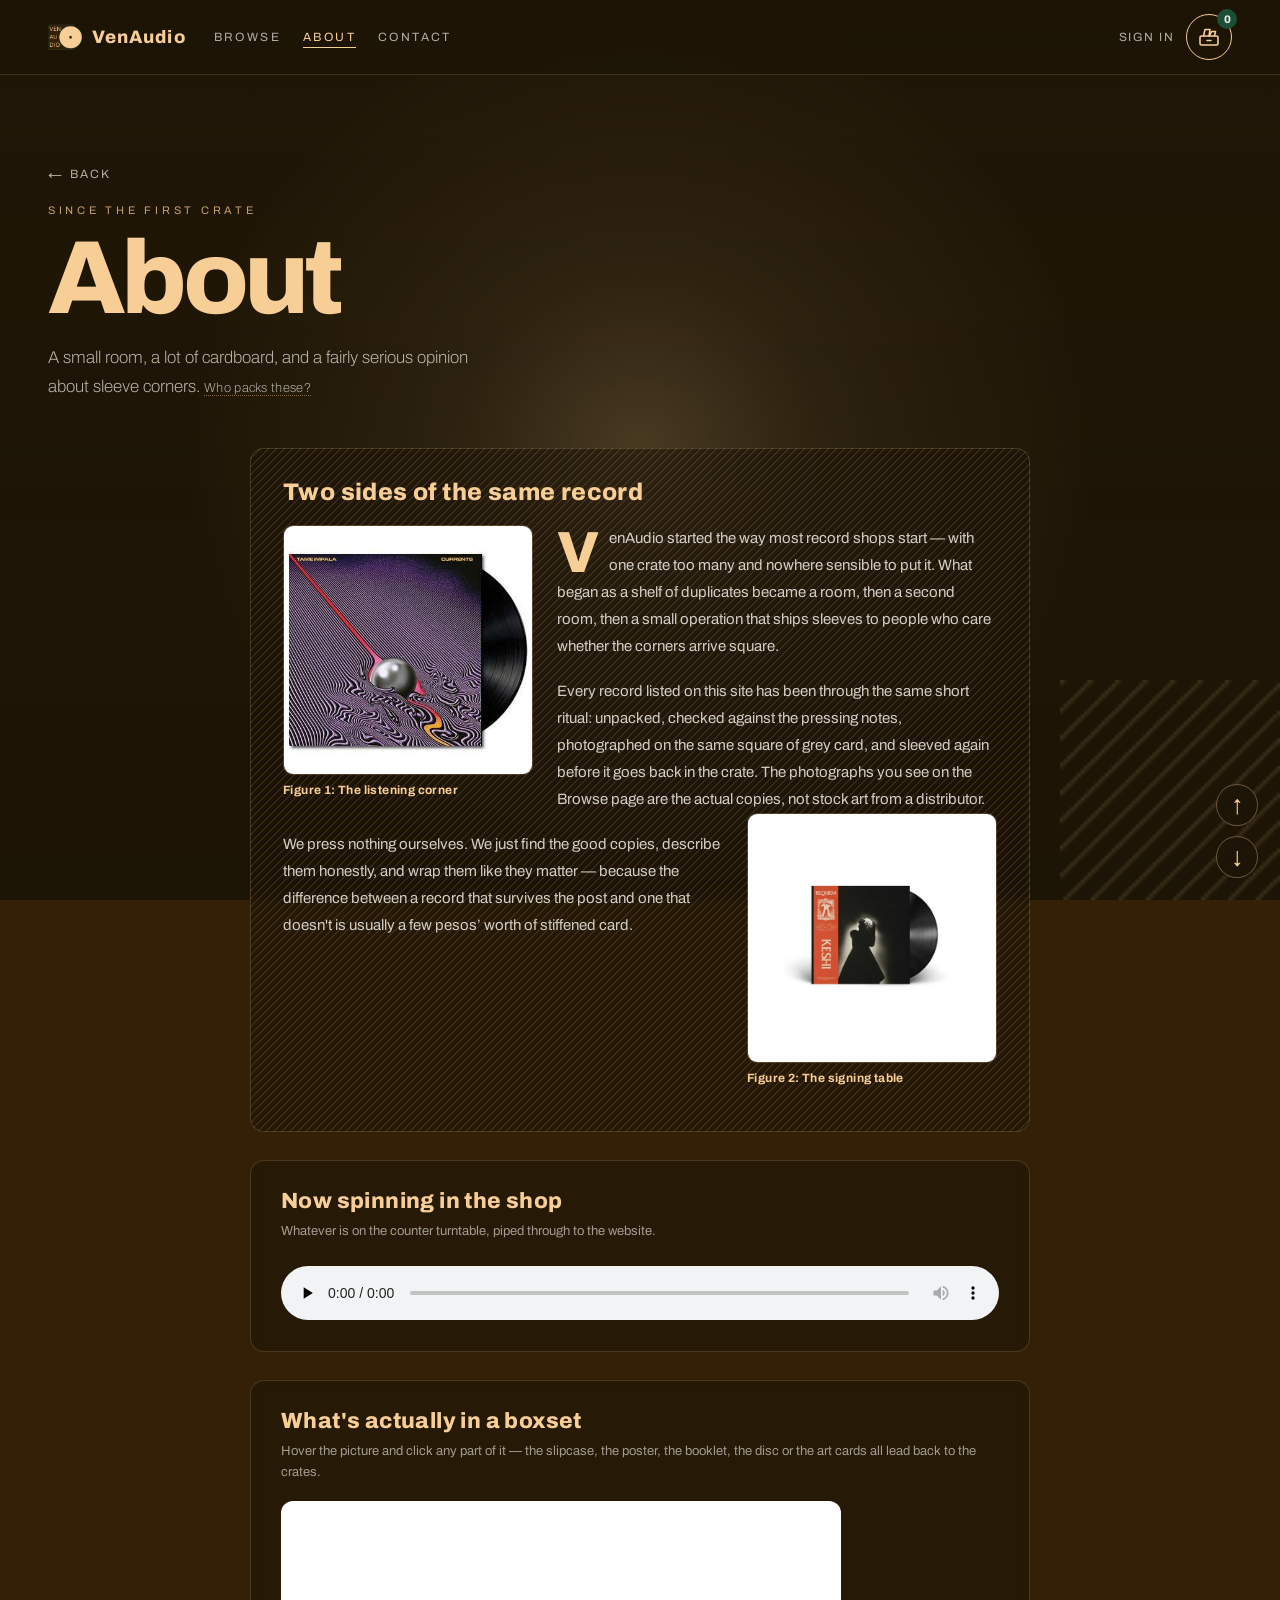
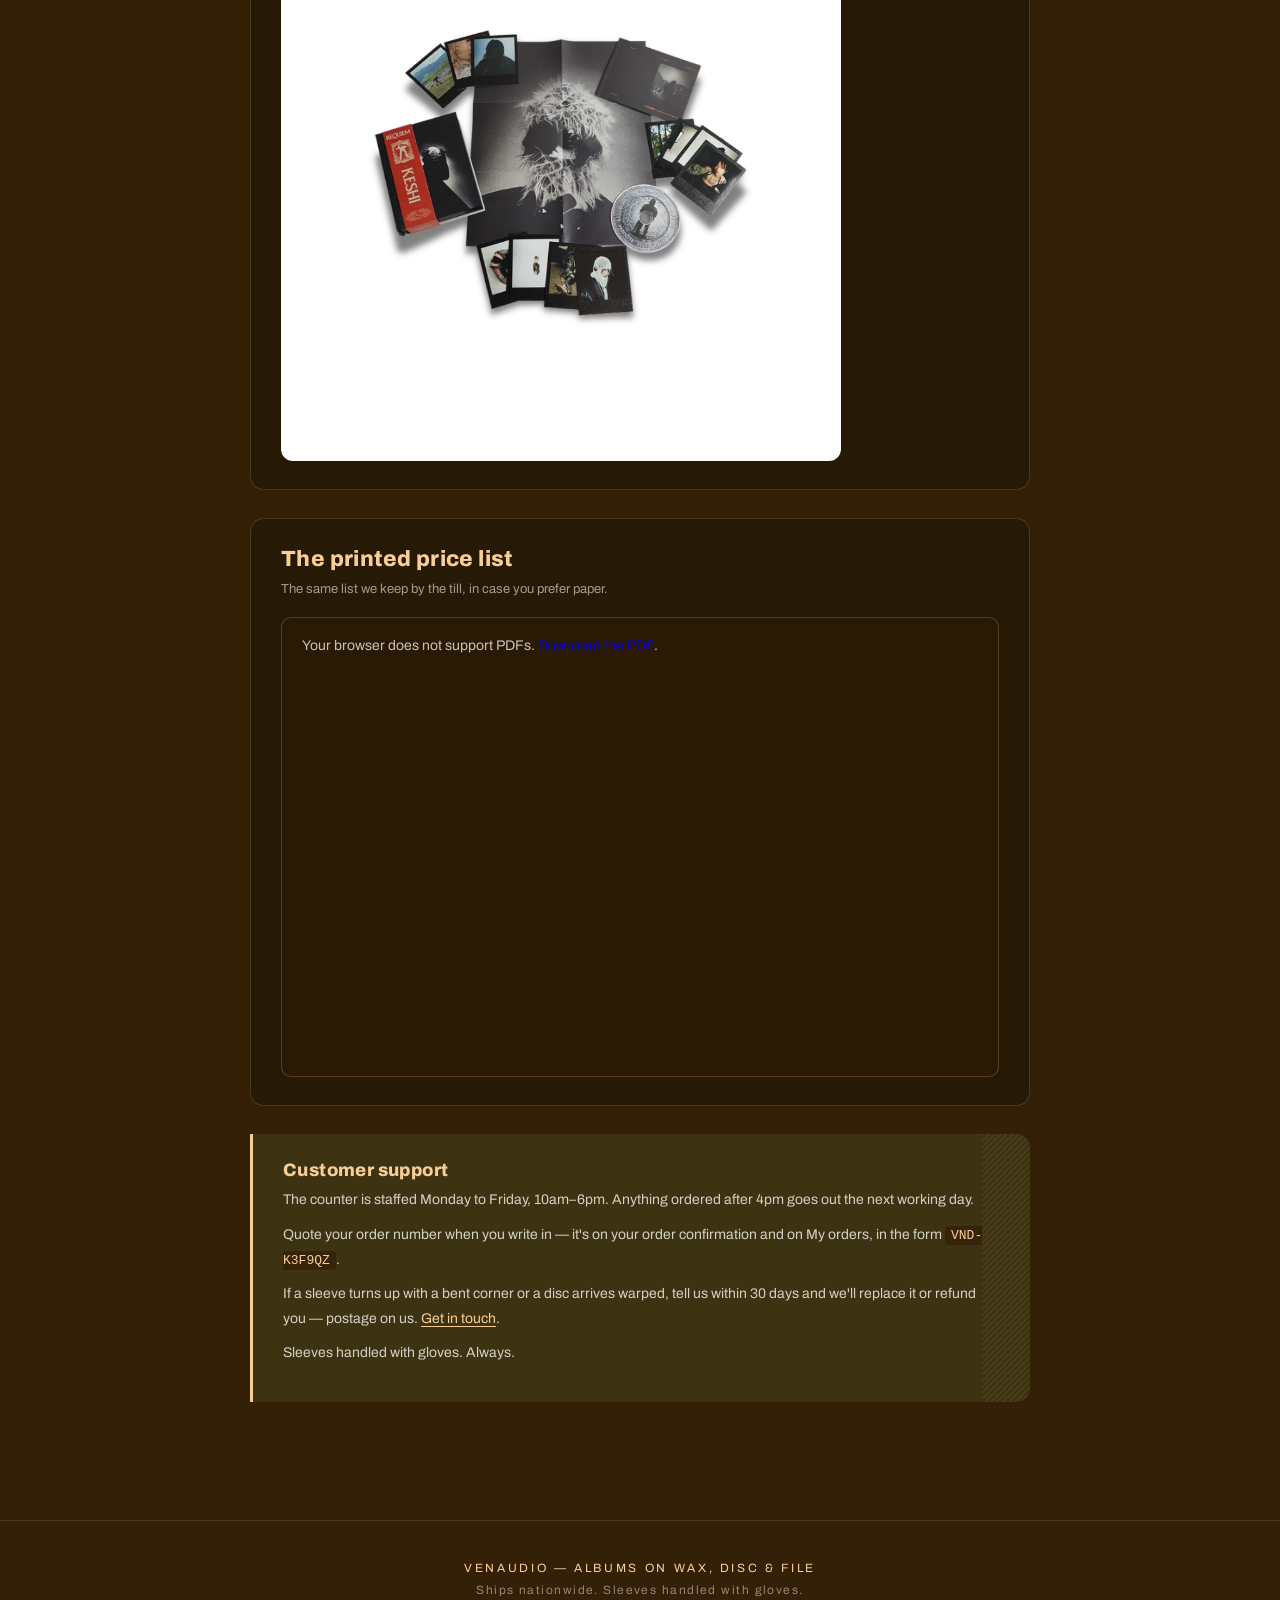
==== commit 7d2bbe35: "Add Spotify players, hover previews and a size guide - Quick view embeds each record's album from Sp" ====
--- a/about.html
+++ b/about.html
@@ -87,7 +87,7 @@
 
             <p>We press nothing ourselves. We just find the good copies, describe them honestly, and
             wrap them like they matter — because the difference between a record that survives the
-            post and one that doesn't is usually about four pence worth of stiffened card.</p>
+            post and one that doesn't is usually a few pesos’ worth of stiffened card.</p>
         </article>
 
         <!-- ============ Now spinning ============ -->
@@ -117,7 +117,7 @@
                 <area shape="rect" coords="96,215,181,334"
                     href="browse.html#boxset" alt="Slipcase" title="The rigid slipcase">
                 <area shape="rect" coords="187,132,342,345"
-                    ="browse.html#boxset" alt="Fold-out poster" title="The fold-out poster">
+                    href="browse.html#boxset" alt="Fold-out poster" title="The fold-out poster">
                 <area shape="rect" coords="314,135,415,220"
                     href="browse.html#cd" alt="Booklet" title="The printed booklet">
                 <area shape="circle" coords="364,310,32"
@@ -146,8 +146,8 @@
             <h2>Customer support</h2>
             <p>The counter is staffed Monday to Friday, 10am–6pm. Anything ordered after 4pm
             goes out the next working day.</p>
-            <p>Quote your order reference when you write in — it's at the top of your
-            confirmation email, in the form <code>VND-&lt;year&gt;-&lt;number&gt;</code>.</p>
+            <p>Quote your order number when you write in — it's on your order confirmation
+            and on My orders, in the form <code>VND-K3F9QZ</code>.</p>
             <p>If a sleeve turns up with a bent corner or a disc arrives warped, tell us within
             30 days and we'll replace it or refund you — postage on us.
             <a href="contact.html">Get in touch</a>.</p>
@@ -157,7 +157,7 @@
 
     <footer class="shop-footer">
         <p>VenAudio — albums on wax, disc &amp; file</p>
-        <p class="muted">Ships worldwide. Sleeves handled with gloves.</p>
+        <p class="muted">Ships nationwide. Sleeves handled with gloves.</p>
     </footer>
 </body>
 </html>
--- a/style.css
+++ b/style.css
@@ -781,6 +781,31 @@
     display: flex;
     align-items: center;
     gap: 16px;
+}
+
+/* Sound on/off for the hover previews — a chip, but not one of the filters */
+.sound-toggle {
+    display: inline-flex;
+    align-items: center;
+    gap: 8px;
+    padding: 8px 14px;
+}
+
+.sound-toggle[hidden] {
+    display: none;
+}
+
+.sound-icon {
+    flex: none;
+}
+
+.sound-toggle .sound-waves,
+.sound-toggle.is-active .sound-mute {
+    display: none;
+}
+
+.sound-toggle.is-active .sound-waves {
+    display: inline;
 }
 
 .result-count {
@@ -906,15 +931,30 @@
     aspect-ratio: 1 / 1;
     border-radius: 50%;
     transform: translate(0, -50%) scale(0.92);
+    /* Layers, top first: the cream paper label with its spindle hole,
+       two streaks of light catching the vinyl, the grooves, then the
+       vinyl itself. Only the last one is solid, so all of them show. */
     background:
         radial-gradient(circle at 50% 50%,
-            var(--cream) 0 7%,
-            #120c04 7% 9%,
-            #241a09 9% 100%),
+            #120c04 0 3%,
+            var(--cream) 3% 26%,
+            #120c04 26% 28%,
+            transparent 28%),
+        conic-gradient(from 30deg,
+            transparent 0 40deg,
+            rgba(255, 255, 255, 0.22) 60deg,
+            transparent 80deg 220deg,
+            rgba(255, 255, 255, 0.14) 240deg,
+            transparent 260deg),
         repeating-radial-gradient(circle at 50% 50%,
-            rgba(255, 255, 255, 0.05) 0 2px,
-            transparent 2px 5px);
-    box-shadow: 0 10px 26px rgba(0, 0, 0, 0.6);
+            rgba(255, 255, 255, 0.07) 0 1px,
+            transparent 1px 4px),
+        #241a09;
+    /* A cream rim and a warm halo lift its edge off the dark page */
+    box-shadow:
+        0 0 0 1.5px rgba(248, 206, 151, 0.55),
+        0 0 22px rgba(248, 206, 151, 0.28),
+        0 10px 26px rgba(0, 0, 0, 0.6);
     opacity: 0;
     transition: transform 0.55s cubic-bezier(0.22, 1, 0.36, 1), opacity 0.4s ease;
 }
@@ -928,6 +968,16 @@
 .card:has(:focus-visible) .art img {
     border-color: rgba(248, 206, 151, 0.4);
     box-shadow: 0 26px 50px rgba(0, 0, 0, 0.55);
+}
+
+/* While its hover preview plays, the record spins where it sits */
+.card.is-playing .disc {
+    animation: disc-spin 1.8s linear infinite;
+}
+
+@keyframes disc-spin {
+    from { transform: translate(30%, -50%) scale(1) rotate(22deg); }
+    to   { transform: translate(30%, -50%) scale(1) rotate(382deg); }
 }
 
 .card:hover .disc,
@@ -1028,6 +1078,90 @@
     color: var(--cream);
 }
 
+/* ---------- Size guide (under the grid) ---------- */
+.size-guide {
+    margin-top: 80px;
+    scroll-margin-top: calc(var(--topbar-h, 75px) + 150px);   /* clear the sticky top bar and filter bar, even when it wraps */
+}
+
+.size-guide h2 {
+    color: var(--cream);
+    font-size: clamp(24px, 3vw, 32px);
+    font-weight: 800;
+    letter-spacing: -0.01em;
+}
+
+.size-guide-note {
+    margin: 8px 0 18px;
+    font-size: 14px;
+    font-weight: 300;
+    color: rgba(239, 236, 231, 0.7);
+}
+
+.size-guide-note:last-child {
+    margin: 14px 0 0;
+    font-size: 12px;
+}
+
+.size-table-wrap {
+    position: relative;            /* keeps the hidden caption inside the scroll box */
+    overflow-x: auto;
+    border: 1px solid rgba(248, 206, 151, 0.18);
+    border-radius: 12px;
+    background: rgba(28, 20, 7, 0.55);
+    scrollbar-width: thin;
+    scrollbar-color: rgba(248, 206, 151, 0.35) transparent;
+}
+
+.size-table {
+    width: 100%;
+    min-width: 680px;
+    border-collapse: collapse;
+    color: var(--bone);
+    font-size: 14px;
+    text-align: left;
+}
+
+.size-table thead th {
+    padding: 12px 16px;
+    border-bottom: 1px solid rgba(248, 206, 151, 0.2);
+    color: rgba(239, 236, 231, 0.55);
+    font-size: 11px;
+    font-weight: 400;
+    letter-spacing: 0.14em;
+    text-transform: uppercase;
+}
+
+.size-table tbody th,
+.size-table td {
+    padding: 14px 16px;
+    border-bottom: 1px solid rgba(239, 236, 231, 0.07);
+    vertical-align: top;
+}
+
+.size-table tbody th {
+    color: var(--cream);
+    font-weight: 700;
+    white-space: nowrap;
+}
+
+.size-table tbody tr:last-child th,
+.size-table tbody tr:last-child td {
+    border-bottom: none;
+}
+
+.size-table tbody tr:hover {
+    background: rgba(248, 206, 151, 0.05);
+}
+
+.size-sub {
+    display: block;
+    margin-top: 2px;
+    color: rgba(239, 236, 231, 0.55);
+    font-size: 12px;
+    font-weight: 400;
+}
+
 .empty {
     padding: 60px 0;
     text-align: center;
@@ -1241,6 +1375,9 @@
     .art img,
     .disc {
         transition: none !important;
+    }
+    .card.is-playing .disc {
+        animation: none;
     }
 }
 
@@ -1491,9 +1628,27 @@
     font-size: 11px;
 }
 
+/* Spotify's player, under the tracklist. Spotify colours it from the cover. */
+.viewer-listen {
+    margin-top: 20px;
+}
+
+.viewer-listen[hidden] {
+    display: none;
+}
+
+.viewer-listen iframe {
+    display: block;
+    width: 100%;
+    height: 152px;
+    border: 0;
+    border-radius: 12px;
+}
+
 .viewer-specs {
     display: flex;
-    gap: 34px;
+    flex-wrap: wrap;
+    gap: 14px 34px;
     margin: 22px 0 0;
     padding-top: 18px;
     border-top: 1px solid rgba(248, 206, 151, 0.16);
@@ -1510,6 +1665,11 @@
     margin: 6px 0 0;
     font-size: 14px;
     color: var(--bone);
+}
+
+.viewer-size-link {
+    color: var(--cream);
+    text-underline-offset: 3px;
 }
 
 .viewer-price {
@@ -1852,7 +2012,6 @@
     letter-spacing: 0.5px;
 }
 
-.panel iframe,
 .panel object {
     display: block;
     margin-top: 6px;
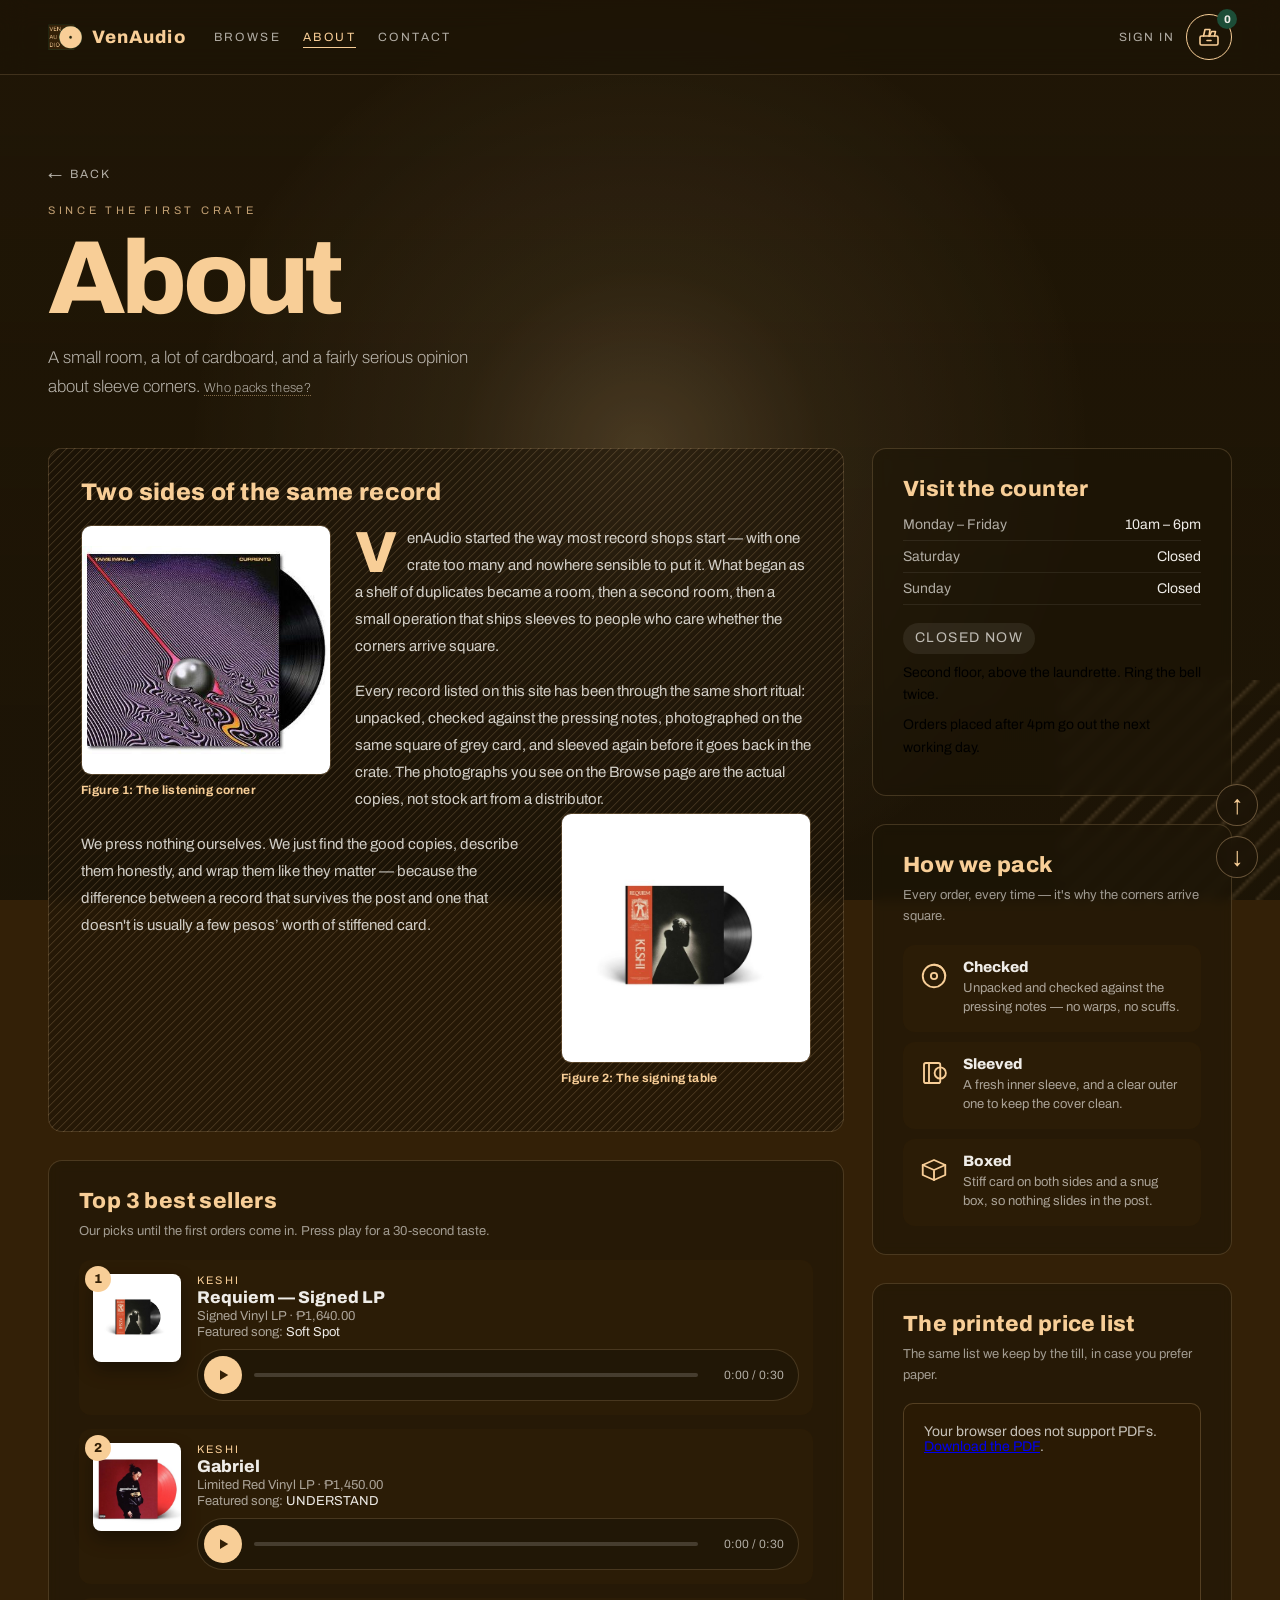
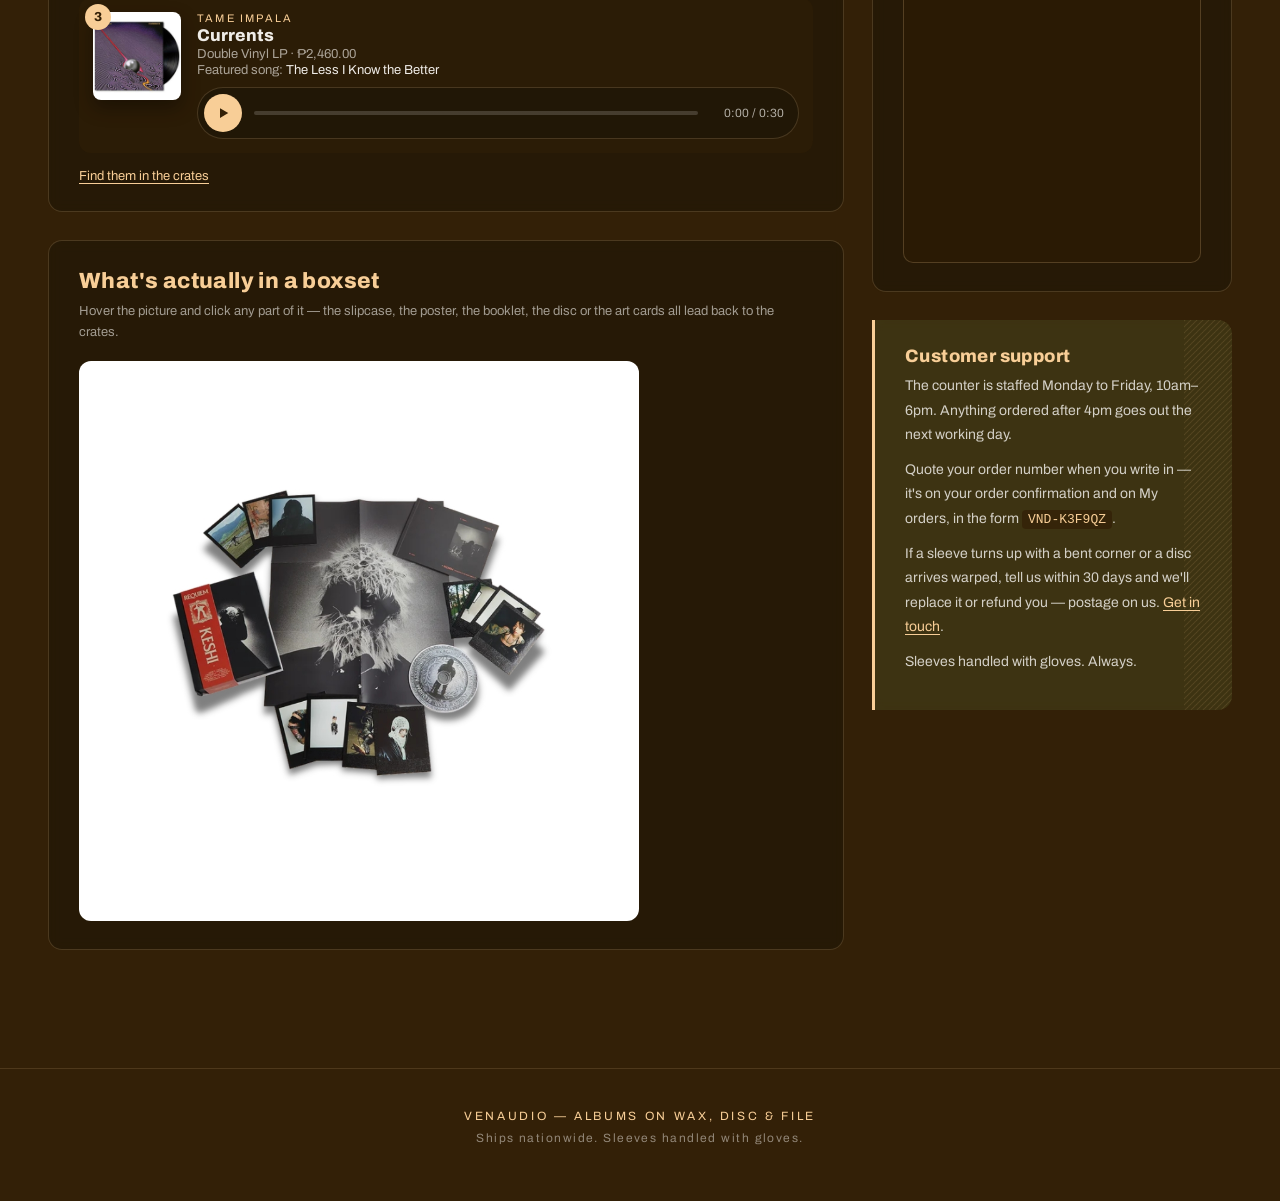
==== commit 0964e541: "Add stock, reviews, About best sellers and a Contact FAQ - Stock: each record has a starting stock; " ====
--- a/about.html
+++ b/about.html
@@ -8,6 +8,8 @@
     <link rel="shortcut icon" type="image/png" href="images/faviconn.png">
     <script src="bg.js" defer></script>
     <script src="account.js" defer></script>
+    <script src="catalogue.js" defer></script>
+    <script src="about.js" defer></script>
 
     <title>About the Shop — VenAudio</title>
 </head>
@@ -59,6 +61,10 @@
                 <span class="help-hint" title="Everything here was pressed, packed and photographed by hand.">Who packs these?</span></p>
         </section>
 
+        <!-- Two columns at Browse's full width: the story on the left,
+             visiting and support on the right (stacked on phones) -->
+        <div class="page-layout">
+        <div class="page-main">
         <!-- ============ Story: figures float, first paragraph gets a drop cap ============ -->
         <article class="prose">
             <h2>Two sides of the same record</h2>
@@ -90,15 +96,54 @@
             post and one that doesn't is usually a few pesos’ worth of stiffened card.</p>
         </article>
 
-        <!-- ============ Now spinning ============ -->
-        <section class="panel">
-            <h2>Now spinning in the shop</h2>
-            <p class="panel-note">Whatever is on the counter turntable, piped through to the website.</p>
-
-            <audio controls preload="none">
-                <source src="audio/logo sound.MP3" type="audio/mpeg">
-                Your browser does not support the audio element.
-            </audio>
+        <!-- ============ Best sellers ============ -->
+        <!-- about.js swaps in the real top three from orders placed in this shop;
+             until there are any, these staff picks stand in. -->
+        <section class="panel best-sellers" aria-labelledby="best-title">
+            <h2 id="best-title">Top 3 best sellers</h2>
+            <p class="panel-note" id="best-note">Our picks until the first orders come in. Press play for a 30-second taste.</p>
+            <ol class="best-list" id="best-list">
+                <li class="best-item">
+                    <span class="best-rank" aria-hidden="true">1</span>
+                    <img class="best-cover" src="images/Requiem%20Signed%20LP.jpg" alt="" width="88" height="88" loading="lazy">
+                    <div class="best-text">
+                        <p class="best-artist">keshi</p>
+                        <p class="best-name"><a href="browse.html?record=Requiem%20Signed%20LP%7Cvinyl%20signed">Requiem — Signed LP</a></p>
+                        <p class="best-meta">Signed Vinyl LP · ₱1,640.00</p>
+                        <p class="best-song">Featured song: <span>Soft Spot</span></p>
+                        <audio controls preload="none" src="https://audio-ssl.itunes.apple.com/itunes-assets/AudioPreview211/v4/83/53/9f/83539ff7-58d9-a02e-f9ca-bf339afeb7b0/mzaf_10894226152521713869.plus.aac.p.m4a">
+                            Your browser does not support the audio element.
+                        </audio>
+                    </div>
+                </li>
+                <li class="best-item">
+                    <span class="best-rank" aria-hidden="true">2</span>
+                    <img class="best-cover" src="images/Keshi%20-%20Gabriel%20(vinyl).jpg" alt="" width="88" height="88" loading="lazy">
+                    <div class="best-text">
+                        <p class="best-artist">keshi</p>
+                        <p class="best-name"><a href="browse.html?record=Gabriel%7Cvinyl">Gabriel</a></p>
+                        <p class="best-meta">Limited Red Vinyl LP · ₱1,450.00</p>
+                        <p class="best-song">Featured song: <span>UNDERSTAND</span></p>
+                        <audio controls preload="none" src="https://audio-ssl.itunes.apple.com/itunes-assets/AudioPreview221/v4/17/c8/0b/17c80b1b-756d-141d-07ad-312a2abfd1f5/mzaf_3423709056660709534.plus.aac.p.m4a">
+                            Your browser does not support the audio element.
+                        </audio>
+                    </div>
+                </li>
+                <li class="best-item">
+                    <span class="best-rank" aria-hidden="true">3</span>
+                    <img class="best-cover" src="images/currents%20vinyl.jpg" alt="" width="88" height="88" loading="lazy">
+                    <div class="best-text">
+                        <p class="best-artist">Tame Impala</p>
+                        <p class="best-name"><a href="browse.html?record=Currents%7Cvinyl">Currents</a></p>
+                        <p class="best-meta">Double Vinyl LP · ₱2,460.00</p>
+                        <p class="best-song">Featured song: <span>The Less I Know the Better</span></p>
+                        <audio controls preload="none" src="https://audio-ssl.itunes.apple.com/itunes-assets/AudioPreview221/v4/5d/2a/2a/5d2a2a7c-a42f-901e-bbf7-d99c33323526/mzaf_5177778173802721769.plus.aac.p.m4a">
+                            Your browser does not support the audio element.
+                        </audio>
+                    </div>
+                </li>
+            </ol>
+            <a class="best-more" href="browse.html">Find them in the crates</a>
         </section>
 
         <!-- ============ Image map: the boxset, region by region ============ -->
@@ -128,6 +173,57 @@
                     href="browse.html#signed" alt="More art cards" title="More art cards">
             </map>
         </section>
+        </div>
+
+        <div class="page-side">
+        <!-- ============ Visit the counter ============ -->
+        <section class="panel" aria-labelledby="visit-title">
+            <h2 id="visit-title">Visit the counter</h2>
+            <div class="visit">
+                <dl class="visit-hours">
+                    <div><dt>Monday – Friday</dt><dd>10am – 6pm</dd></div>
+                    <div><dt>Saturday</dt><dd>Closed</dd></div>
+                    <div><dt>Sunday</dt><dd>Closed</dd></div>
+                </dl>
+                <div class="visit-where">
+                    <p class="visit-status" id="visit-status" hidden></p>
+                    <p>Second floor, above the laundrette. Ring the bell twice.</p>
+                    <p class="muted">Orders placed after 4pm go out the next working day.</p>
+                </div>
+            </div>
+        </section>
+
+        <!-- ============ How we pack ============ -->
+        <section class="panel" aria-labelledby="pack-title">
+            <h2 id="pack-title">How we pack</h2>
+            <p class="panel-note">Every order, every time — it's why the corners arrive square.</p>
+            <ol class="pack-steps">
+                <li>
+                    <svg viewBox="0 0 24 24" width="30" height="30" aria-hidden="true" fill="none" stroke="currentColor"
+                         stroke-width="1.5" stroke-linecap="round" stroke-linejoin="round">
+                        <circle cx="12" cy="12" r="9"/><circle cx="12" cy="12" r="2.5"/><path d="M12 3a9 9 0 0 1 9 9"/>
+                    </svg>
+                    <h3>Checked</h3>
+                    <p>Unpacked and checked against the pressing notes — no warps, no scuffs.</p>
+                </li>
+                <li>
+                    <svg viewBox="0 0 24 24" width="30" height="30" aria-hidden="true" fill="none" stroke="currentColor"
+                         stroke-width="1.5" stroke-linecap="round" stroke-linejoin="round">
+                        <rect x="4" y="4" width="13" height="16" rx="1.5"/><path d="M8 4v16"/><circle cx="17" cy="12" r="4.5"/>
+                    </svg>
+                    <h3>Sleeved</h3>
+                    <p>A fresh inner sleeve, and a clear outer one to keep the cover clean.</p>
+                </li>
+                <li>
+                    <svg viewBox="0 0 24 24" width="30" height="30" aria-hidden="true" fill="none" stroke="currentColor"
+                         stroke-width="1.5" stroke-linecap="round" stroke-linejoin="round">
+                        <path d="M3 8l9-4 9 4v8l-9 4-9-4z"/><path d="M3 8l9 4 9-4M12 12v8"/>
+                    </svg>
+                    <h3>Boxed</h3>
+                    <p>Stiff card on both sides and a snug box, so nothing slides in the post.</p>
+                </li>
+            </ol>
+        </section>
 
         <!-- ============ Catalogue PDF ============ -->
         <section class="panel">
@@ -153,6 +249,8 @@
             <a href="contact.html">Get in touch</a>.</p>
             <p class="muted">Sleeves handled with gloves. Always.</p>
         </aside>
+        </div>
+        </div>
     </main>
 
     <footer class="shop-footer">
--- a/style.css
+++ b/style.css
@@ -1013,6 +1013,12 @@
     color: var(--cream);
 }
 
+/* "Only 2 left" — cream, so it stands apart from Limited / Exclusive */
+.flag.is-low {
+    background: var(--cream);
+    color: var(--ink);
+}
+
 /* ---------- Card meta ---------- */
 .meta {
     padding: 16px 2px 0;
@@ -1471,6 +1477,14 @@
 }
 
 /* ---------- Gallery ---------- */
+/* The pictures stay in view while the details beside them scroll.
+   top matches the viewer's padding so they stop where the content starts. */
+.viewer-gallery {
+    position: sticky;
+    top: clamp(22px, 3vw, 38px);
+    align-self: start;
+}
+
 .viewer-stage {
     position: relative;
     aspect-ratio: 1 / 1;
@@ -1630,7 +1644,91 @@
 
 /* Spotify's player, under the tracklist. Spotify colours it from the cover. */
 .viewer-listen {
+    position: relative;
+    min-height: 152px;
     margin-top: 20px;
+}
+
+/* Placeholder until the player has loaded, then the player fades in over it */
+.listen-loading {
+    position: absolute;
+    inset: 0;
+    display: flex;
+    align-items: center;
+    gap: 14px;
+    padding: 0 16px;
+    border-radius: 12px;
+    background: rgba(51, 32, 7, 0.6);
+    transition: opacity 0.3s ease;
+}
+
+.listen-cover {
+    flex: none;
+    width: 112px;
+    height: 112px;
+    border-radius: 8px;
+}
+
+.listen-lines {
+    flex: 1;
+    display: grid;
+    gap: 10px;
+}
+
+.listen-lines span {
+    height: 10px;
+    border-radius: 999px;
+}
+
+.listen-lines span:last-child {
+    width: 60%;
+}
+
+/* A soft shimmer across the grey shapes */
+.listen-cover,
+.listen-lines span {
+    background: linear-gradient(90deg,
+        rgba(239, 236, 231, 0.07) 25%,
+        rgba(239, 236, 231, 0.16) 50%,
+        rgba(239, 236, 231, 0.07) 75%);
+    background-size: 200% 100%;
+    animation: listen-shimmer 1.4s ease-in-out infinite;
+}
+
+@keyframes listen-shimmer {
+    from { background-position: 100% 0; }
+    to   { background-position: -100% 0; }
+}
+
+.listen-text {
+    position: absolute;
+    right: 16px;
+    bottom: 12px;
+    color: rgba(239, 236, 231, 0.55);
+    font-size: 11px;
+    letter-spacing: 0.14em;
+    text-transform: uppercase;
+}
+
+.viewer-listen iframe {
+    position: relative;
+    opacity: 0;
+    transition: opacity 0.3s ease;
+}
+
+.viewer-listen.is-loaded iframe {
+    opacity: 1;
+}
+
+.viewer-listen.is-loaded .listen-loading {
+    opacity: 0;
+}
+
+@media (prefers-reduced-motion: reduce) {
+    .listen-cover,
+    .listen-lines span {
+        animation: none;
+    }
 }
 
 .viewer-listen[hidden] {
@@ -1701,6 +1799,8 @@
     .viewer-price { margin-top: 20px; padding-top: 0; }
     .viewer-actions { flex-direction: column; }
     .viewer-thumb { width: 58px; height: 58px; }
+    /* Stacked on a phone: a stuck picture would cover the details */
+    .viewer-gallery { position: static; }
 }
 
 @media (prefers-reduced-motion: reduce) {
@@ -1792,6 +1892,39 @@
     max-width: 780px;
     margin: 0 auto 28px;
     backdrop-filter: blur(6px);
+}
+
+/* About and Contact: Browse's full width in two columns — main content,
+   then a side column — both starting at the title's left edge */
+.page-layout {
+    display: grid;
+    grid-template-columns: minmax(0, 1fr) minmax(300px, 360px);
+    grid-template-areas: "main side";
+    gap: 28px;
+    align-items: start;
+}
+
+.page-main { grid-area: main; }
+.page-side { grid-area: side; }
+
+.page-layout .panel,
+.page-layout .prose,
+.page-layout .sidenote {
+    max-width: none;
+    margin: 0 0 28px;
+}
+
+/* One column on narrower screens, in the order the HTML gives */
+@media (max-width: 900px) {
+    .page-layout {
+        grid-template-columns: minmax(0, 1fr);
+        grid-template-areas: none;
+        gap: 0;
+    }
+    .page-main,
+    .page-side {
+        grid-area: auto;
+    }
 }
 
 .panel {
@@ -2105,6 +2238,441 @@
     margin-top: 6px;
 }
 
+/* ---------- Contact: quick answers ---------- */
+.faq details {
+    border-bottom: 1px solid rgba(239, 236, 231, 0.08);
+}
+
+.faq details:last-of-type {
+    border-bottom: none;
+}
+
+.faq summary {
+    display: flex;
+    justify-content: space-between;
+    align-items: center;
+    gap: 12px;
+    padding: 13px 0;
+    color: var(--bone);
+    font-size: 15px;
+    cursor: pointer;
+    list-style: none;
+}
+
+.faq summary::-webkit-details-marker {
+    display: none;
+}
+
+/* A plus that turns into a minus when the answer is open */
+.faq summary::after {
+    content: "+";
+    flex: none;
+    color: var(--cream);
+    font-size: 20px;
+    line-height: 1;
+    transition: transform 0.2s ease;
+}
+
+.faq details[open] summary::after {
+    content: "−";
+}
+
+.faq summary:hover,
+.faq summary:focus-visible {
+    color: var(--cream);
+    outline: none;
+}
+
+.faq details p {
+    padding: 0 0 14px;
+    color: rgba(239, 236, 231, 0.75);
+    font-size: 14px;
+    line-height: 1.65;
+}
+
+.faq details a {
+    color: var(--cream);
+    text-underline-offset: 3px;
+}
+
+/* ---------- Contact: order picker and "Message sent" ---------- */
+#order-ref-field[hidden],
+#enquiry-form[hidden],
+.sent-note[hidden] {
+    display: none;
+}
+
+.sent-note {
+    padding: 26px 0 8px;
+    text-align: center;
+    outline: none;
+}
+
+.sent-tick {
+    display: grid;
+    place-items: center;
+    width: 52px;
+    height: 52px;
+    margin: 0 auto 12px;
+    border-radius: 50%;
+    background: rgba(90, 102, 49, 0.45);
+    color: #cfe3a6;
+}
+
+.sent-note h3 {
+    color: var(--cream);
+    font-size: 20px;
+    font-weight: 800;
+}
+
+.sent-note p {
+    margin: 6px auto 18px;
+    max-width: 420px;
+    color: rgba(239, 236, 231, 0.75);
+    font-size: 14px;
+    line-height: 1.6;
+}
+
+.sent-note .button-row {
+    justify-content: center;
+}
+
+/* ---------- About: top 3 best sellers ---------- */
+.best-list {
+    display: grid;
+    gap: 14px;
+    margin: 0;
+    padding: 0;
+    list-style: none;
+}
+
+.best-item {
+    position: relative;
+    display: flex;
+    gap: 16px;
+    align-items: flex-start;
+    padding: 14px;
+    border-radius: 12px;
+    background: rgba(51, 32, 7, 0.45);
+}
+
+/* 1, 2, 3 on the corner of each cover */
+.best-rank {
+    position: absolute;
+    top: 6px;
+    left: 6px;
+    z-index: 1;
+    display: grid;
+    place-items: center;
+    width: 26px;
+    height: 26px;
+    border-radius: 50%;
+    background: var(--cream);
+    color: var(--ink);
+    font-size: 13px;
+    font-weight: 800;
+}
+
+.best-cover {
+    flex: none;
+    width: 88px;
+    height: 88px;
+    object-fit: cover;
+    border-radius: 8px;
+    box-shadow: 0 8px 18px rgba(0, 0, 0, 0.35);
+}
+
+.best-text {
+    flex: 1;
+    min-width: 0;
+}
+
+.best-artist {
+    color: var(--cream);
+    font-size: 11px;
+    letter-spacing: 0.2em;
+    text-transform: uppercase;
+}
+
+.best-name {
+    margin-top: 2px;
+    color: var(--bone);
+    font-size: 17px;
+    font-weight: 800;
+}
+
+.best-meta,
+.best-song {
+    margin-top: 2px;
+    color: rgba(239, 236, 231, 0.65);
+    font-size: 13px;
+}
+
+.best-song span {
+    color: var(--bone);
+}
+
+/* The record's name opens its pop-up on Browse */
+.best-name a {
+    color: inherit;
+    text-decoration: none;
+    text-underline-offset: 4px;
+    transition: color 0.2s ease;
+}
+
+.best-name a:hover,
+.best-name a:focus-visible {
+    color: var(--cream);
+    text-decoration: underline;
+    outline: none;
+}
+
+.best-more {
+    display: inline-block;
+    margin-top: 16px;
+    color: var(--cream);
+    font-size: 13px;
+    text-underline-offset: 3px;
+}
+
+/* ---------- About: the shop's audio player ---------- */
+/* Built by about.js around each <audio>: play button, seek bar, time */
+.player {
+    display: flex;
+    align-items: center;
+    gap: 12px;
+    margin-top: 10px;
+    padding: 6px 14px 6px 6px;
+    border: 1px solid rgba(248, 206, 151, 0.18);
+    border-radius: 999px;
+    background: rgba(28, 20, 7, 0.6);
+}
+
+.player-play {
+    flex: none;
+    display: grid;
+    place-items: center;
+    width: 38px;
+    height: 38px;
+    border: none;
+    border-radius: 50%;
+    background: var(--cream);
+    color: var(--ink);
+    cursor: pointer;
+    transition: transform 0.15s ease, box-shadow 0.2s ease;
+}
+
+.player-play svg {
+    fill: currentColor;
+}
+
+.player-play:hover,
+.player-play:focus-visible {
+    transform: scale(1.06);
+    box-shadow: 0 0 0 4px rgba(248, 206, 151, 0.2);
+    outline: none;
+}
+
+.player-play:active {
+    transform: scale(0.95);
+}
+
+/* Play triangle until it's playing, then the pause bars */
+.player .icon-pause,
+.player.is-playing .icon-play {
+    display: none;
+}
+
+.player.is-playing .icon-pause {
+    display: inline;
+}
+
+/* Seek bar: a thin track that fills in cream up to --progress */
+.player-seek {
+    flex: 1;
+    min-width: 0;
+    height: 18px;
+    margin: 0;
+    background: transparent;
+    cursor: pointer;
+    appearance: none;
+    -webkit-appearance: none;
+}
+
+.player-seek::-webkit-slider-runnable-track {
+    height: 4px;
+    border-radius: 999px;
+    background: linear-gradient(to right,
+        var(--cream) var(--progress, 0%),
+        rgba(239, 236, 231, 0.18) var(--progress, 0%));
+}
+
+.player-seek::-moz-range-track {
+    height: 4px;
+    border-radius: 999px;
+    background: linear-gradient(to right,
+        var(--cream) var(--progress, 0%),
+        rgba(239, 236, 231, 0.18) var(--progress, 0%));
+}
+
+.player-seek::-webkit-slider-thumb {
+    width: 12px;
+    height: 12px;
+    margin-top: -4px;
+    border: none;
+    border-radius: 50%;
+    background: var(--cream);
+    transform: scale(0);
+    transition: transform 0.15s ease;
+    -webkit-appearance: none;
+}
+
+.player-seek::-moz-range-thumb {
+    width: 12px;
+    height: 12px;
+    border: none;
+    border-radius: 50%;
+    background: var(--cream);
+    transform: scale(0);
+    transition: transform 0.15s ease;
+}
+
+/* The knob only shows when you reach for it, or while it plays */
+.player:hover .player-seek::-webkit-slider-thumb,
+.player.is-playing .player-seek::-webkit-slider-thumb,
+.player-seek:focus-visible::-webkit-slider-thumb {
+    transform: scale(1);
+}
+
+.player:hover .player-seek::-moz-range-thumb,
+.player.is-playing .player-seek::-moz-range-thumb,
+.player-seek:focus-visible::-moz-range-thumb {
+    transform: scale(1);
+}
+
+.player-seek:focus-visible {
+    outline: none;
+}
+
+.player-time {
+    flex: none;
+    min-width: 74px;
+    color: rgba(239, 236, 231, 0.7);
+    font-size: 12px;
+    font-variant-numeric: tabular-nums;
+    text-align: right;
+}
+
+/* ---------- About: how we pack ---------- */
+.pack-steps {
+    display: grid;
+    grid-template-columns: repeat(auto-fit, minmax(180px, 1fr));
+    gap: 14px;
+    margin: 0;
+    padding: 0;
+    list-style: none;
+}
+
+.pack-steps li {
+    padding: 18px;
+    border-radius: 12px;
+    background: rgba(51, 32, 7, 0.45);
+    text-align: center;
+}
+
+.pack-steps svg {
+    color: var(--cream);
+}
+
+.pack-steps h3 {
+    margin-top: 8px;
+    color: var(--bone);
+    font-size: 15px;
+    font-weight: 800;
+}
+
+.pack-steps p {
+    margin-top: 4px;
+    color: rgba(239, 236, 231, 0.65);
+    font-size: 13px;
+    line-height: 1.5;
+}
+
+/* In the narrow side column: compact rows, icon on the left */
+.page-side .pack-steps {
+    grid-template-columns: minmax(0, 1fr);
+    gap: 10px;
+}
+
+.page-side .pack-steps li {
+    display: grid;
+    grid-template-columns: auto minmax(0, 1fr);
+    column-gap: 14px;
+    align-items: start;
+    padding: 14px 16px;
+    text-align: left;
+}
+
+.page-side .pack-steps svg {
+    grid-row: span 2;
+    margin-top: 2px;
+}
+
+.page-side .pack-steps h3 {
+    margin-top: 0;
+}
+
+/* ---------- About: visit the counter ---------- */
+.visit {
+    display: grid;
+    grid-template-columns: repeat(auto-fit, minmax(220px, 1fr));
+    gap: 18px 30px;
+}
+
+.visit-hours div {
+    display: flex;
+    justify-content: space-between;
+    gap: 12px;
+    padding: 8px 0;
+    border-bottom: 1px solid rgba(239, 236, 231, 0.08);
+    font-size: 14px;
+}
+
+.visit-hours dt {
+    color: rgba(239, 236, 231, 0.7);
+}
+
+.visit-hours dd {
+    margin: 0;
+    color: var(--bone);
+}
+
+.visit-where p {
+    margin-bottom: 8px;
+    font-size: 14px;
+    line-height: 1.6;
+}
+
+.visit-status {
+    display: inline-block;
+    padding: 4px 12px;
+    border-radius: 999px;
+    background: rgba(239, 236, 231, 0.08);
+    color: rgba(239, 236, 231, 0.75);
+    font-size: 12px;
+    letter-spacing: 0.1em;
+    text-transform: uppercase;
+}
+
+.visit-status.is-open {
+    background: rgba(90, 102, 49, 0.45);
+    color: #cfe3a6;
+}
+
+.visit-status[hidden] {
+    display: none;
+}
+
 /* ---------- Clickable picture ---------- */
 /* Record-shaped cursor over the mapped photo and the shop sleeves */
 .mapped,
@@ -2294,6 +2862,10 @@
 }
 
 /* The clickable mock account on the sign-in pop-up */
+.account-tile[hidden] {
+    display: none;
+}
+
 .account-tile {
     display: flex;
     align-items: center;
@@ -2969,6 +3541,360 @@
 
 
 /* ============================================================
+   REVIEWS
+   Written under each record of a delivered order (My orders),
+   read in the record's pop-up on Browse.
+   ============================================================ */
+
+.review-stars {
+    color: var(--cream);
+    letter-spacing: 0.08em;
+}
+
+/* My orders: the button, or the review already written */
+.review-box {
+    margin-top: 10px;
+}
+
+.review-write {
+    width: auto;
+    padding: 7px 14px;
+    font-size: 11px;
+}
+
+.review-mine {
+    display: flex;
+    flex-wrap: wrap;
+    align-items: baseline;
+    gap: 4px 10px;
+    font-size: 13px;
+}
+
+.review-label {
+    color: rgba(239, 236, 231, 0.6);
+    font-size: 11px;
+    letter-spacing: 0.14em;
+    text-transform: uppercase;
+}
+
+.review-mine .review-text {
+    flex-basis: 100%;
+}
+
+.review-text {
+    color: rgba(239, 236, 231, 0.82);
+    font-size: 13px;
+    line-height: 1.55;
+}
+
+/* The form: five stars, a few words, Post / Cancel */
+.review-form {
+    display: grid;
+    gap: 12px;
+    margin-top: 12px;
+    padding: 14px;
+    border: 1px solid rgba(248, 206, 151, 0.18);
+    border-radius: 12px;
+    background: rgba(28, 20, 7, 0.55);
+}
+
+.panel .review-rating {
+    padding: 0;
+    border: none;
+}
+
+.panel .review-rating legend {
+    padding: 0;
+    margin-bottom: 4px;
+    font-size: 11px;
+    letter-spacing: 0.14em;
+}
+
+/* Radios come 5 -> 1 in the HTML; row-reverse shows them 1 -> 5, and
+   "this star and every one after it in the HTML" lights up to the left */
+.review-stars-input {
+    display: inline-flex;
+    flex-direction: row-reverse;
+    gap: 2px;
+}
+
+.review-stars-input input {
+    position: absolute;
+    opacity: 0;
+    width: 1px;
+    height: 1px;
+}
+
+.review-stars-input label {
+    color: rgba(239, 236, 231, 0.25);
+    font-size: 26px;
+    line-height: 1;
+    cursor: pointer;
+    transition: color 0.15s ease, transform 0.15s ease;
+}
+
+.review-stars-input input:checked ~ label,
+.review-stars-input label:hover,
+.review-stars-input label:hover ~ label {
+    color: var(--cream);
+}
+
+.review-stars-input label:hover {
+    transform: scale(1.12);
+}
+
+.review-stars-input input:focus-visible + label {
+    outline: 2px solid var(--cream);
+    outline-offset: 2px;
+    border-radius: 4px;
+}
+
+.review-form textarea {
+    min-height: 70px;
+}
+
+.review-actions {
+    display: flex;
+    gap: 10px;
+}
+
+.review-actions .btn {
+    width: auto;
+    padding: 9px 18px;
+}
+
+/* Browse pop-up: average, then the latest few */
+.viewer-reviews {
+    margin-top: 20px;
+}
+
+.review-summary {
+    margin-top: 8px;
+    color: rgba(239, 236, 231, 0.75);
+    font-size: 13px;
+}
+
+.review-summary .review-stars {
+    font-size: 15px;
+}
+
+.review-list {
+    margin: 10px 0 0;
+    padding: 0;
+    list-style: none;
+}
+
+.review-list li {
+    padding: 10px 0;
+    border-top: 1px solid rgba(239, 236, 231, 0.08);
+}
+
+.review-head {
+    display: flex;
+    flex-wrap: wrap;
+    gap: 4px 10px;
+    align-items: baseline;
+    font-size: 13px;
+}
+
+.review-who {
+    color: rgba(239, 236, 231, 0.55);
+    font-size: 12px;
+}
+
+.review-list .review-text {
+    margin-top: 4px;
+}
+
+/* "Show all N reviews" under the newest three */
+.review-more {
+    width: auto;
+    margin-top: 10px;
+    padding: 8px 16px;
+    font-size: 11px;
+}
+
+.review-more[hidden] {
+    display: none;
+}
+
+/* ---------- Every review, in a pop-up on top of the viewer ---------- */
+.reviews-backdrop {
+    position: fixed;
+    inset: 0;
+    z-index: 15;
+    background: rgba(18, 12, 4, 0.6);
+    animation: backdrop-in 0.2s ease-out;
+}
+
+.reviews-backdrop[hidden],
+.reviews-pop[hidden] {
+    display: none;
+}
+
+.reviews-pop {
+    position: fixed;
+    z-index: 16;
+    top: 50%;
+    left: 50%;
+    transform: translate(-50%, -50%);
+    display: flex;
+    flex-direction: column;
+    width: min(560px, calc(100vw - 32px));
+    max-height: min(82vh, 680px);
+    overflow-y: auto;
+    padding: 18px 26px 26px;
+    border: 2px solid var(--forest);
+    border-radius: 16px;
+    background: var(--ink);
+    box-shadow: 0 34px 80px rgba(0, 0, 0, 0.6);
+    animation: viewer-in 0.3s cubic-bezier(0.22, 1, 0.36, 1);
+    scrollbar-width: thin;
+    scrollbar-color: rgba(248, 206, 151, 0.35) transparent;
+}
+
+.reviews-pop-top {
+    display: flex;
+    justify-content: space-between;
+    align-items: center;
+    margin-bottom: 10px;
+}
+
+.reviews-back {
+    display: inline-flex;
+    align-items: center;
+    gap: 8px;
+    padding: 6px 0;
+    border: none;
+    background: none;
+    color: rgba(239, 236, 231, 0.75);
+    font-family: inherit;
+    font-size: 12px;
+    letter-spacing: 0.18em;
+    text-transform: uppercase;
+    cursor: pointer;
+    transition: color 0.2s ease, gap 0.2s ease;
+}
+
+.reviews-back::before {
+    content: "←";
+    font-size: 14px;
+    letter-spacing: 0;
+}
+
+.reviews-back:hover,
+.reviews-back:focus-visible {
+    gap: 12px;
+    color: var(--cream);
+    outline: none;
+}
+
+/* The X sits in the top row instead of the box's corner */
+.reviews-pop .reviews-close {
+    position: static;
+}
+
+.reviews-pop h2 {
+    margin-top: 4px;
+    color: var(--cream);
+    font-size: clamp(22px, 3vw, 28px);
+    font-weight: 800;
+    letter-spacing: -0.02em;
+}
+
+/* Big average beside a bar per star rating */
+.reviews-overview {
+    display: flex;
+    gap: 24px;
+    align-items: center;
+    margin: 18px 0;
+    padding: 16px 18px;
+    border-radius: 12px;
+    background: rgba(51, 32, 7, 0.55);
+}
+
+.reviews-average {
+    flex: none;
+    text-align: center;
+}
+
+.reviews-avg {
+    color: var(--bone);
+    font-size: 40px;
+    font-weight: 800;
+    line-height: 1;
+}
+
+.reviews-average .review-stars {
+    margin-top: 6px;
+    font-size: 14px;
+}
+
+.reviews-count {
+    margin-top: 2px;
+    color: rgba(239, 236, 231, 0.55);
+    font-size: 12px;
+}
+
+.reviews-bars {
+    flex: 1;
+    display: grid;
+    gap: 5px;
+    margin: 0;
+    padding: 0;
+    list-style: none;
+}
+
+.reviews-bars li {
+    display: grid;
+    grid-template-columns: 26px minmax(0, 1fr) 22px;
+    gap: 8px;
+    align-items: center;
+    color: rgba(239, 236, 231, 0.65);
+    font-size: 12px;
+}
+
+.reviews-bars li span:last-child {
+    text-align: right;
+}
+
+.reviews-bar {
+    height: 6px;
+    border-radius: 999px;
+    background: rgba(239, 236, 231, 0.12);
+    overflow: hidden;
+}
+
+.reviews-bar span {
+    display: block;
+    height: 100%;
+    border-radius: 999px;
+    background: var(--cream);
+}
+
+.reviews-sort {
+    display: flex;
+    justify-content: space-between;
+    align-items: center;
+    gap: 12px;
+    color: rgba(239, 236, 231, 0.65);
+    font-size: 13px;
+}
+
+.reviews-sort select {
+    width: auto;
+}
+
+.reviews-pop-list {
+    margin-top: 6px;
+}
+
+@media (max-width: 480px) {
+    .reviews-pop { padding: 14px 18px 20px; }
+    .reviews-overview { gap: 16px; padding: 14px; }
+}
+
+/* ============================================================
    MY ORDERS
    Order cards reuse .panel, the bag's .drawer-list and the
    checkout's .summary-totals, so they match the rest of the shop.
@@ -3254,24 +4180,6 @@
 /* ============================================================
    SELLER BITS ELSEWHERE
    ============================================================ */
-
-/* "Dashboard" beside the staff account's name in the top bar */
-.account-dashboard {
-    margin-left: 14px;
-    color: rgba(239, 236, 231, 0.7);
-    font-size: 12px;
-    letter-spacing: 0.12em;
-    text-transform: uppercase;
-    text-decoration: none;
-    transition: color 0.2s ease;
-}
-
-.account-dashboard:hover,
-.account-dashboard:focus-visible,
-.account-dashboard[aria-current="page"] {
-    color: var(--cream);
-    outline: none;
-}
 
 /* The staff tile on the sign-in pop-up */
 .account-avatar-seller {
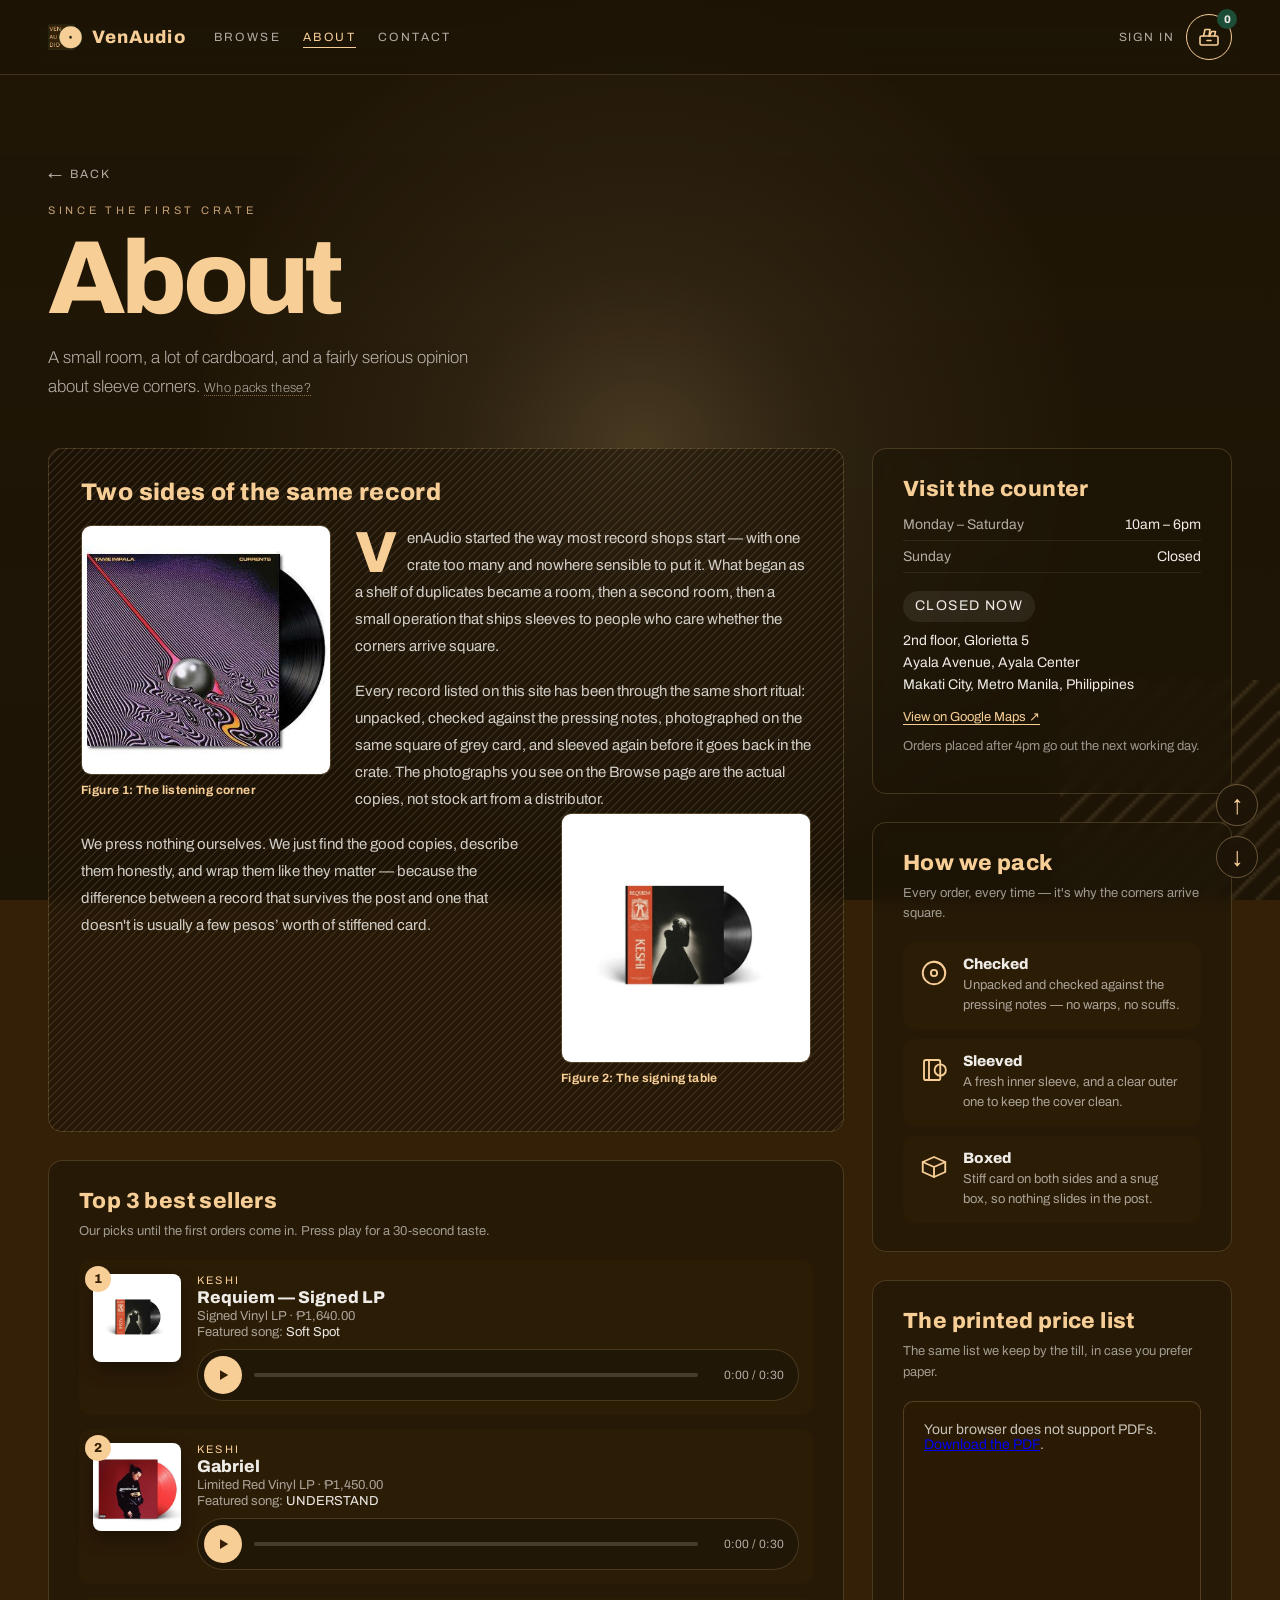
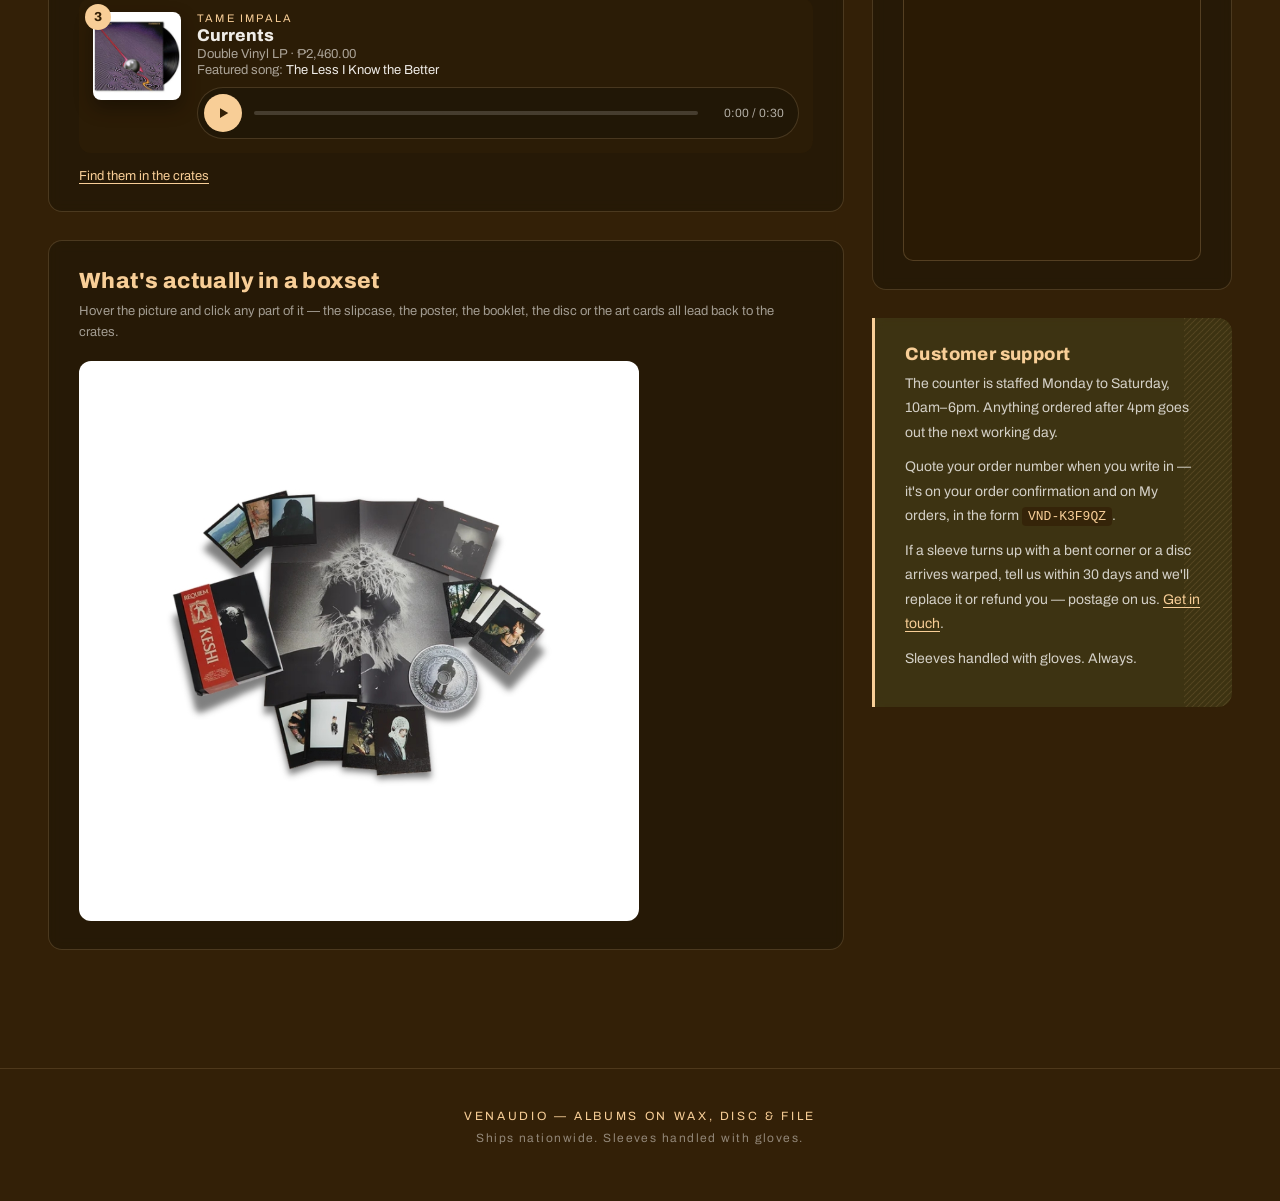
==== commit ae79e1cc: "Update the counter's hours and address, add a Maps link - Visit the counter: open Monday to Saturday" ====
--- a/about.html
+++ b/about.html
@@ -181,13 +181,18 @@
             <h2 id="visit-title">Visit the counter</h2>
             <div class="visit">
                 <dl class="visit-hours">
-                    <div><dt>Monday – Friday</dt><dd>10am – 6pm</dd></div>
-                    <div><dt>Saturday</dt><dd>Closed</dd></div>
+                    <div><dt>Monday – Saturday</dt><dd>10am – 6pm</dd></div>
                     <div><dt>Sunday</dt><dd>Closed</dd></div>
                 </dl>
                 <div class="visit-where">
                     <p class="visit-status" id="visit-status" hidden></p>
-                    <p>Second floor, above the laundrette. Ring the bell twice.</p>
+                    <address class="visit-address">
+                        2nd floor, Glorietta 5<br>
+                        Ayala Avenue, Ayala Center<br>
+                        Makati City, Metro Manila, Philippines
+                    </address>
+                    <a class="visit-map" href="https://www.google.com/maps/search/?api=1&amp;query=Glorietta+5%2C+Ayala+Center%2C+Makati+City"
+                       target="_blank" rel="noopener">View on Google Maps</a>
                     <p class="muted">Orders placed after 4pm go out the next working day.</p>
                 </div>
             </div>
@@ -240,7 +245,7 @@
         <!-- ============ Customer support ============ -->
         <aside class="sidenote">
             <h2>Customer support</h2>
-            <p>The counter is staffed Monday to Friday, 10am–6pm. Anything ordered after 4pm
+            <p>The counter is staffed Monday to Saturday, 10am–6pm. Anything ordered after 4pm
             goes out the next working day.</p>
             <p>Quote your order number when you write in — it's on your order confirmation
             and on My orders, in the form <code>VND-K3F9QZ</code>.</p>
--- a/style.css
+++ b/style.css
@@ -2649,8 +2649,41 @@
 
 .visit-where p {
     margin-bottom: 8px;
+    color: var(--bone);
     font-size: 14px;
     line-height: 1.6;
+}
+
+/* <address> is italic by default — keep it like the rest of the panel */
+.visit-address {
+    margin-bottom: 10px;
+    color: var(--bone);
+    font-size: 14px;
+    font-style: normal;
+    line-height: 1.6;
+}
+
+/* Opens Google Maps in a new tab */
+.visit-map {
+    display: inline-block;
+    margin-bottom: 12px;
+    color: var(--cream);
+    font-size: 13px;
+    text-underline-offset: 3px;
+}
+
+.visit-map::after {
+    content: " ↗";
+}
+
+.visit-map:hover,
+.visit-map:focus-visible {
+    color: var(--bone);
+}
+
+.visit-where .muted {
+    color: rgba(239, 236, 231, 0.6);
+    font-size: 13px;
 }
 
 .visit-status {
